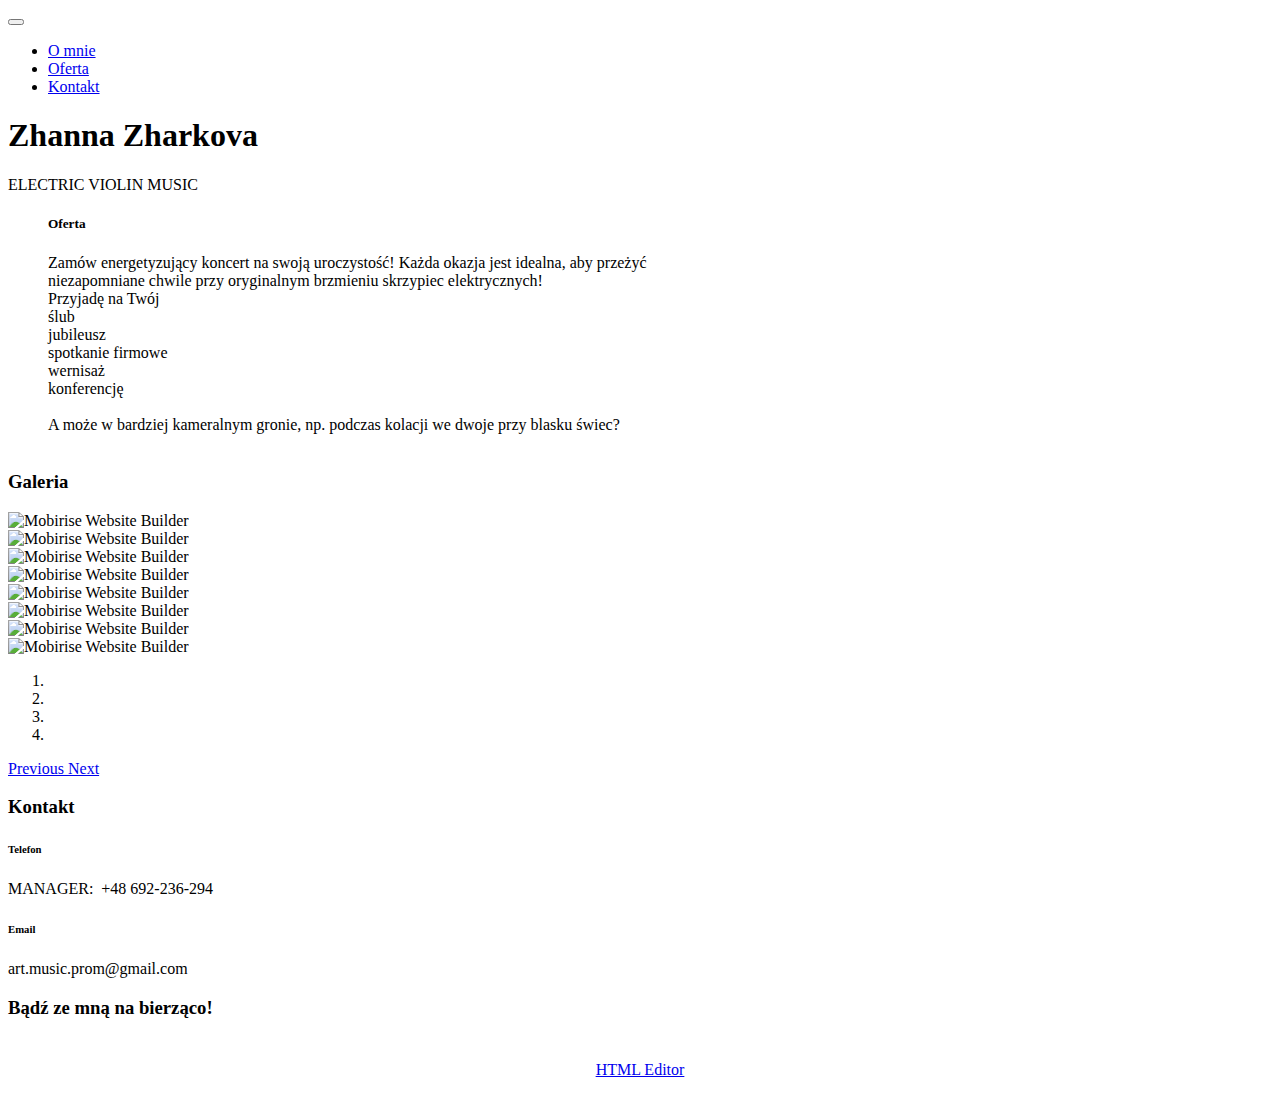
==== index.html @ 55a88ba4 "Add files via upload" ====
<!DOCTYPE html>
<html  >
<head>
  <!-- Site made with Mobirise Website Builder v5.9.6, https://mobirise.com -->
  <meta charset="UTF-8">
  <meta http-equiv="X-UA-Compatible" content="IE=edge">
  <meta name="generator" content="Mobirise v5.9.6, mobirise.com">
  <meta name="viewport" content="width=device-width, initial-scale=1, minimum-scale=1">
  <link rel="shortcut icon" href="assets/images/fb-128x128.png" type="image/x-icon">
  <meta name="description" content="">
  
  
  <title>Home</title>
  <link rel="stylesheet" href="assets/web/assets/mobirise-icons2/mobirise2.css">
  <link rel="stylesheet" href="assets/bootstrap/css/bootstrap.min.css">
  <link rel="stylesheet" href="assets/bootstrap/css/bootstrap-grid.min.css">
  <link rel="stylesheet" href="assets/bootstrap/css/bootstrap-reboot.min.css">
  <link rel="stylesheet" href="assets/parallax/jarallax.css">
  <link rel="stylesheet" href="assets/animatecss/animate.css">
  <link rel="stylesheet" href="assets/dropdown/css/style.css">
  <link rel="stylesheet" href="assets/socicon/css/styles.css">
  <link rel="stylesheet" href="assets/theme/css/style.css">
  <link rel="preload" href="https://fonts.googleapis.com/css?family=PT+Sans+Caption:400,700&display=swap" as="style" onload="this.onload=null;this.rel='stylesheet'">
  <noscript><link rel="stylesheet" href="https://fonts.googleapis.com/css?family=PT+Sans+Caption:400,700&display=swap"></noscript>
  <link rel="preload" href="https://fonts.googleapis.com/css?family=Inter+Tight:100,200,300,400,500,600,700,800,900,100i,200i,300i,400i,500i,600i,700i,800i,900i&display=swap" as="style" onload="this.onload=null;this.rel='stylesheet'">
  <noscript><link rel="stylesheet" href="https://fonts.googleapis.com/css?family=Inter+Tight:100,200,300,400,500,600,700,800,900,100i,200i,300i,400i,500i,600i,700i,800i,900i&display=swap"></noscript>
  <link rel="preload" href="https://fonts.googleapis.com/css?family=Caveat:400,500,600,700&display=swap" as="style" onload="this.onload=null;this.rel='stylesheet'">
  <noscript><link rel="stylesheet" href="https://fonts.googleapis.com/css?family=Caveat:400,500,600,700&display=swap"></noscript>
  <link rel="preload" as="style" href="assets/mobirise/css/mbr-additional.css"><link rel="stylesheet" href="assets/mobirise/css/mbr-additional.css" type="text/css">

  
  
  
</head>
<body>
  
  <section data-bs-version="5.1" class="menu menu2 cid-tUJLwpXNKQ" once="menu" id="menu02-1l">
	

	<nav class="navbar navbar-dropdown navbar-expand-lg">
		<div class="container">
			<div class="navbar-brand">
				
				
			</div>
			<button class="navbar-toggler" type="button" data-toggle="collapse" data-bs-toggle="collapse" data-target="#navbarSupportedContent" data-bs-target="#navbarSupportedContent" aria-controls="navbarNavAltMarkup" aria-expanded="false" aria-label="Toggle navigation">
				<div class="hamburger">
					<span></span>
					<span></span>
					<span></span>
					<span></span>
				</div>
			</button>
			<div class="collapse navbar-collapse" id="navbarSupportedContent">
				<ul class="navbar-nav nav-dropdown nav-right navbar-nav-top-padding" data-app-modern-menu="true"><li class="nav-item">
						<a class="nav-link link text-black display-7" href="https://mobiri.se">O mnie</a>
					</li>
					<li class="nav-item">
						<a class="nav-link link text-black text-primary display-7" href="index.html#content7-28" aria-expanded="false">Oferta</a>
					</li>
					<li class="nav-item">
						<a class="nav-link link text-black text-primary display-7" href="index.html#contacts01-1t">Kontakt</a>
					</li></ul>
				
				
			</div>
		</div>
	</nav>
</section>

<section data-bs-version="5.1" class="header10 cid-tUJQJvYsWj mbr-fullscreen mbr-parallax-background" id="header10-1q">
  
  
  <div class="container-fluid">
    <div class="row">
      <div class="content-wrap col-12 col-md-12">
        <h1 class="mbr-section-title mbr-fonts-style mbr-white mb-4 display-1"><strong>Zhanna Zharkova</strong></h1>
        
        <p class="mbr-fonts-style mbr-text mbr-white mb-4 display-2">ELECTRIC VIOLIN MUSIC</p>
        
      </div>
    </div>
  </div>
</section>

<section data-bs-version="5.1" class="content7 cid-tUKwWPxSkw" id="content7-28">
    
    <div class="container">
        <div class="row justify-content-center">
            <div class="col-12 col-md-12">
                <blockquote>
                <h5 class="mbr-section-title mbr-fonts-style mb-2 display-7"><strong>Oferta</strong></h5>
                <p class="mbr-text mbr-fonts-style display-4">Zamów energetyzujący koncert na swoją uroczystość!&nbsp;Każda okazja jest idealna, aby przeżyć <br>niezapomniane chwile przy oryginalnym brzmieniu skrzypiec elektrycznych!<br> Przyjadę na Twój<br>ślub<br>jubileusz<br>spotkanie firmowe<br>wernisaż <br>konferencję<br><br>A może w bardziej kameralnym gronie, np. podczas kolacji we dwoje przy blasku świec?<br><br></p></blockquote>
            </div>
        </div>
    </div>
</section>

<section data-bs-version="5.1" class="gallery6 mbr-gallery cid-tUKwRuwR7y" id="gallery6-27">
    

    
    

    <div class="container-fluid">
        <div class="mbr-section-head">
            <h3 class="mbr-section-title mbr-fonts-style align-center m-0 display-7"><strong>Galeria</strong></h3>
            
        </div>
        <div class="row mbr-gallery mt-4">
            <div class="col-12 col-md-6 col-lg-3 item gallery-image active">
                <div class="item-wrapper" data-toggle="modal" data-bs-toggle="modal" data-target="#tUKMWouZsG-modal" data-bs-target="#tUKMWouZsG-modal">
                    <img class="w-100" src="assets/images/img-1930-609x426.jpeg" alt="Mobirise Website Builder" data-slide-to="0" data-bs-slide-to="0" data-target="#lb-tUKMWouZsG" data-bs-target="#lb-tUKMWouZsG">
                    <div class="icon-wrapper">
                        <span class="mobi-mbri mobi-mbri-search mbr-iconfont mbr-iconfont-btn"></span>
                    </div>
                </div>
                
            </div>
            <div class="col-12 col-md-6 col-lg-3 item gallery-image">
                <div class="item-wrapper" data-toggle="modal" data-bs-toggle="modal" data-target="#tUKMWouZsG-modal" data-bs-target="#tUKMWouZsG-modal">
                    <img class="w-100" src="assets/images/img-1409-609x436.jpeg" alt="Mobirise Website Builder" data-slide-to="1" data-bs-slide-to="1" data-target="#lb-tUKMWouZsG" data-bs-target="#lb-tUKMWouZsG">
                    <div class="icon-wrapper">
                        <span class="mobi-mbri mobi-mbri-search mbr-iconfont mbr-iconfont-btn"></span>
                    </div>
                </div>
                
            </div>
            
            <div class="col-12 col-md-6 col-lg-3 item gallery-image">
                <div class="item-wrapper" data-toggle="modal" data-bs-toggle="modal" data-target="#tUKMWouZsG-modal" data-bs-target="#tUKMWouZsG-modal">
                    <img class="w-100" src="assets/images/img-e4713-609x457.jpeg" alt="Mobirise Website Builder" data-slide-to="2" data-bs-slide-to="2" data-target="#lb-tUKMWouZsG" data-bs-target="#lb-tUKMWouZsG">
                    <div class="icon-wrapper">
                        <span class="mobi-mbri mobi-mbri-search mbr-iconfont mbr-iconfont-btn"></span>
                    </div>
                </div>
                
            </div><div class="col-12 col-md-6 col-lg-3 item gallery-image">
                <div class="item-wrapper" data-toggle="modal" data-bs-toggle="modal" data-target="#tUKMWouZsG-modal" data-bs-target="#tUKMWouZsG-modal">
                    <img class="w-100" src="assets/images/img-e5365-609x812.jpeg" alt="Mobirise Website Builder" data-slide-to="3" data-bs-slide-to="3" data-target="#lb-tUKMWouZsG" data-bs-target="#lb-tUKMWouZsG">
                    <div class="icon-wrapper">
                        <span class="mobi-mbri mobi-mbri-search mbr-iconfont mbr-iconfont-btn"></span>
                    </div>
                </div>
                
            </div>
        </div>

        <div class="modal mbr-slider" tabindex="-1" role="dialog" aria-hidden="true" id="tUKMWouZsG-modal">
            <div class="modal-dialog" role="document">
                <div class="modal-content">
                    <div class="modal-body">
                        <div class="carousel slide" id="lb-tUKMWouZsG" data-interval="5000" data-bs-interval="5000">
                            <div class="carousel-inner">
                                <div class="carousel-item active">
                                    <img class="d-block w-100" src="assets/images/img-1930-609x426.jpeg" alt="Mobirise Website Builder">
                                </div>
                                <div class="carousel-item">
                                    <img class="d-block w-100" src="assets/images/img-1409-609x436.jpeg" alt="Mobirise Website Builder">
                                </div>
                                
                                <div class="carousel-item">
                                    <img class="d-block w-100" src="assets/images/img-e4713-609x457.jpeg" alt="Mobirise Website Builder">
                                </div><div class="carousel-item">
                                    <img class="d-block w-100" src="assets/images/img-e5365-609x812.jpeg" alt="Mobirise Website Builder">
                                </div>
                            </div>
                            <ol class="carousel-indicators">
                                <li data-slide-to="0" data-bs-slide-to="0" class="active" data-target="#lb-tUKMWouZsG" data-bs-target="#lb-tUKMWouZsG"></li>
                                <li data-slide-to="1" data-bs-slide-to="1" data-target="#lb-tUKMWouZsG" data-bs-target="#lb-tUKMWouZsG"></li>
                                <li data-slide-to="2" data-bs-slide-to="2" data-target="#lb-tUKMWouZsG" data-bs-target="#lb-tUKMWouZsG"></li>
                                <li data-slide-to="3" data-bs-slide-to="3" data-target="#lb-tUKMWouZsG" data-bs-target="#lb-tUKMWouZsG"></li>
                            </ol>
                            <a role="button" href="" class="close" data-dismiss="modal" data-bs-dismiss="modal" aria-label="Close">
                            </a>
                            <a class="carousel-control-prev carousel-control" role="button" data-slide="prev" data-bs-slide="prev" href="#lb-tUKMWouZsG">
                                <span class="mobi-mbri mobi-mbri-arrow-prev" aria-hidden="true"></span>
                                <span class="sr-only visually-hidden">Previous</span>
                            </a>
                            <a class="carousel-control-next carousel-control" role="button" data-slide="next" data-bs-slide="next" href="#lb-tUKMWouZsG">
                                <span class="mobi-mbri mobi-mbri-arrow-next" aria-hidden="true"></span>
                                <span class="sr-only visually-hidden">Next</span>
                            </a>
                        </div>
                    </div>
                </div>
            </div>
        </div>
    </div>
</section>

<section data-bs-version="5.1" class="contacts01 cid-tUK9Y1uUa4" id="contacts01-1t">
    

    
    
    <div class="container">
        <div class="row justify-content-center">
            <div class="col-12 content-head">
                <div class="mbr-section-head mb-5">
                    <h3 class="mbr-section-title mbr-fonts-style align-center mb-0 display-7"><strong>Kontakt</strong></h3>
                    
                </div>
            </div>
        </div>
        <div class="row">
            <div class="item features-without-image col-12 col-md-6 active">
                <div class="item-wrapper">
                    <div class="text-wrapper">
                        <h6 class="card-title mbr-fonts-style mb-3 display-7"><strong>Telefon</strong></h6>
                        <p class="mbr-text mbr-fonts-style display-5">MANAGER:&nbsp; +48 692-236-294</p>
                    </div>
                </div>
            </div>
            <div class="item features-without-image col-12 col-md-6">
                <div class="item-wrapper">
                    <div class="text-wrapper">
                        <h6 class="card-title mbr-fonts-style mb-3 display-7">
                            <strong>Email</strong>
                        </h6>
                        <p class="mbr-text mbr-fonts-style display-5">art.music.prom@gmail.com</p>
                    </div>
                </div>
            </div>
            
            
        </div>
    </div>
</section>

<section data-bs-version="5.1" class="share3 cid-tUKwksnj5Y" id="share3-24">
    
     
    
    
    

    <div class="container">
        <div class="media-container-row">
            <div class="col-12">
                <h3 class="mbr-section-title align-center mb-3 mbr-fonts-style display-4"><strong>Bądź ze mną na bierząco!</strong></h3>
                <div class="social-list align-center">
                   
                    <a class="iconfont-wrapper bg-facebook m-2 " target="_blank" href="https://www.facebook.com/zhanna.zharkova.376">
                            <span class="socicon-facebook socicon"></span>
                        </a>
                        
                        <a class="iconfont-wrapper bg-instagram m-2" href="https://www.instagram.com/zhanna_zharkova_violin/?fbclid=IwAR37mHgytPIfY0Ta3Z9OA874rUL0DGo09KaD--SPhFUNAhpJ6UYrJX3VeI4" target="_blank">
                            <span class="socicon-instagram socicon"></span>
                        </a>
                        
                        
                        
                        
                        
                        
                        
                        
                </div>
            </div>
        </div>
    </div>
</section><section class="display-7" style="padding: 0;align-items: center;justify-content: center;flex-wrap: wrap;    align-content: center;display: flex;position: relative;height: 4rem;"><a href="https://mobiri.se/3108109" style="flex: 1 1;height: 4rem;position: absolute;width: 100%;z-index: 1;"><img alt="" style="height: 4rem;" src="[data-uri]"></a><p style="margin: 0;text-align: center;" class="display-7">&#8204;</p><a style="z-index:1" href="https://mobirise.com/html-editor.html">HTML Editor</a></section><script src="assets/bootstrap/js/bootstrap.bundle.min.js"></script>  <script src="assets/parallax/jarallax.js"></script>  <script src="assets/web/assets/cookies-alert-plugin/cookies-alert-core.js"></script>  <script src="assets/web/assets/cookies-alert-plugin/cookies-alert-script.js"></script>  <script src="assets/smoothscroll/smooth-scroll.js"></script>  <script src="assets/ytplayer/index.js"></script>  <script src="assets/dropdown/js/navbar-dropdown.js"></script>  <script src="assets/theme/js/script.js"></script>  
  
  
<input name="cookieData" type="hidden" data-cookie-cookiesAlertType='false' data-cookie-customDialogSelector='null' data-cookie-colorText='#424a4d' data-cookie-colorBg='rgb(255, 255, 255)' data-cookie-opacityOverlay='0' data-cookie-bgOpacity='100' data-cookie-textButton='GOT IT' data-cookie-rejectText='REJECT' data-cookie-colorButton='#2b7a69' data-cookie-rejectColor='#ffffff' data-cookie-colorLink='#424a4d' data-cookie-underlineLink='true' data-cookie-text="We use cookies to give you the best experience. Read our <a href='polityka-prywatnosci.html'>Polityka Prywatności</a>.">
    <input name="animation" type="hidden">
  </body>
</html>
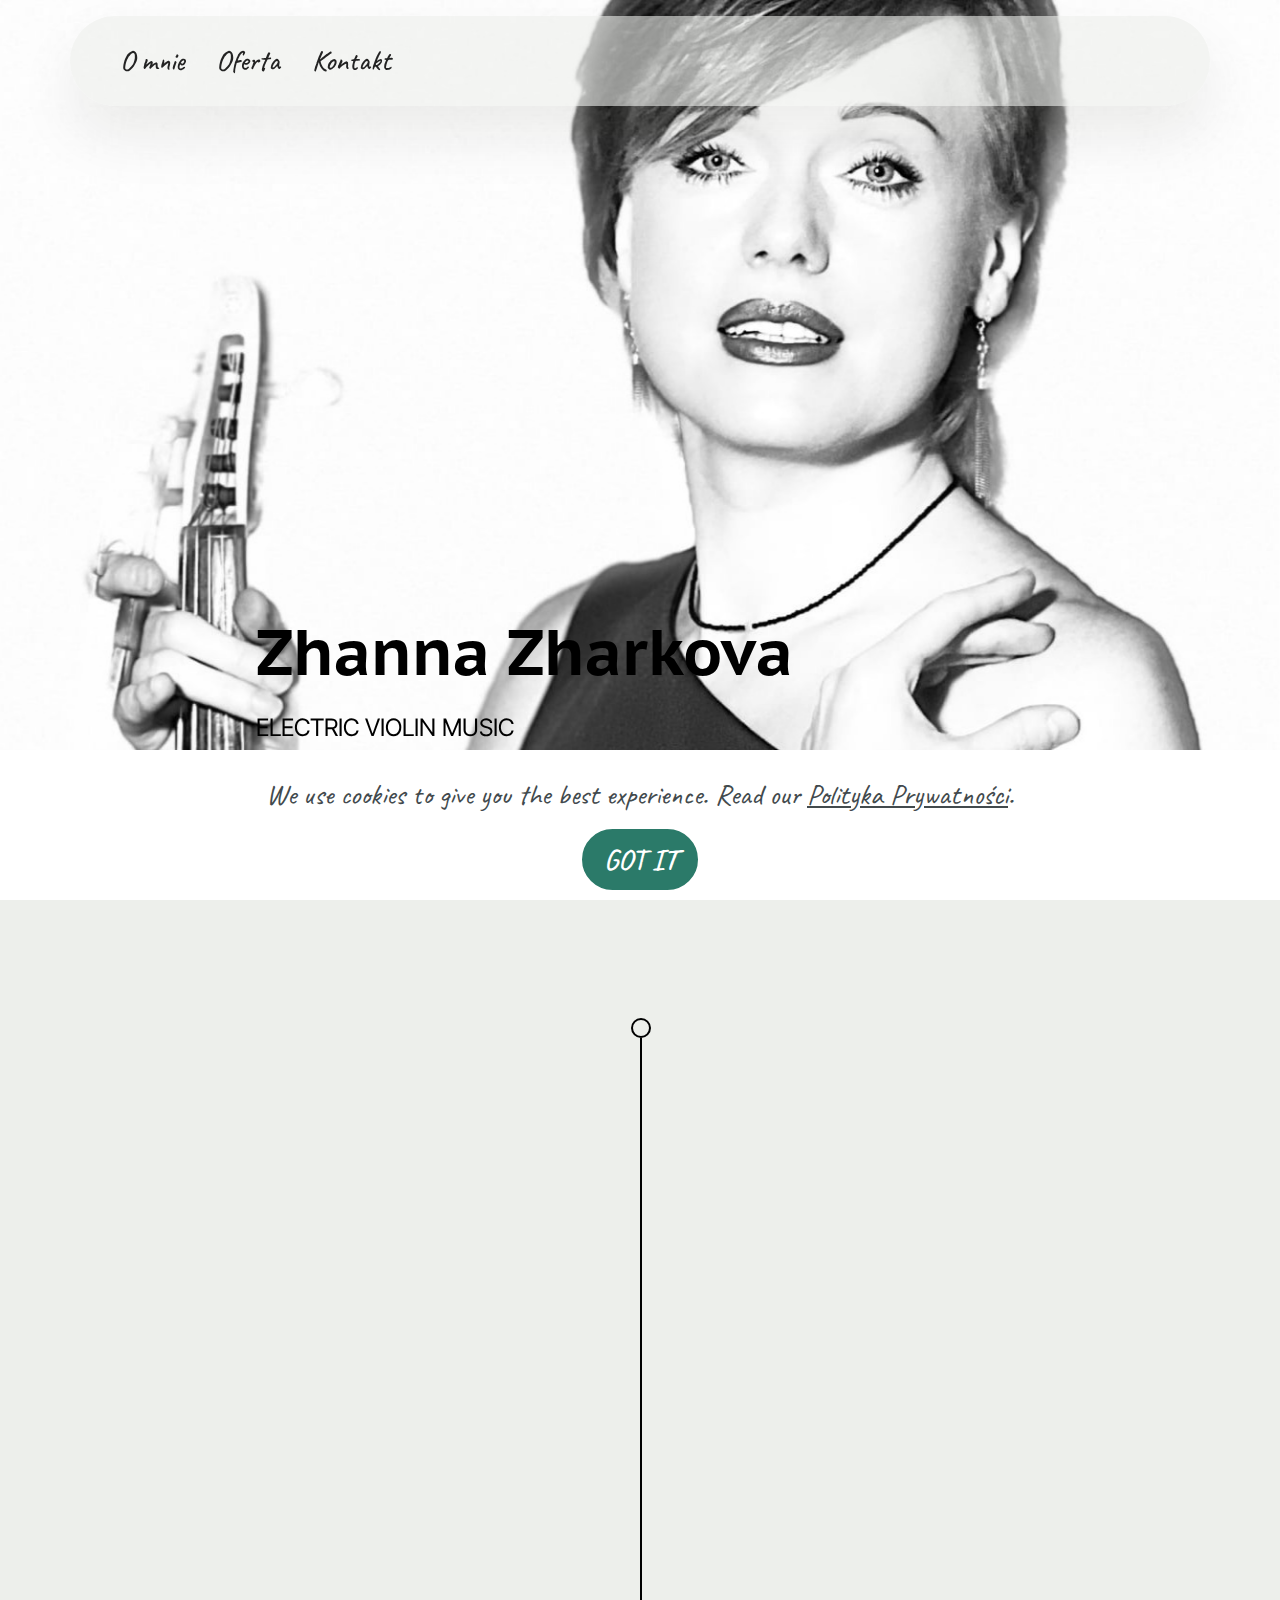
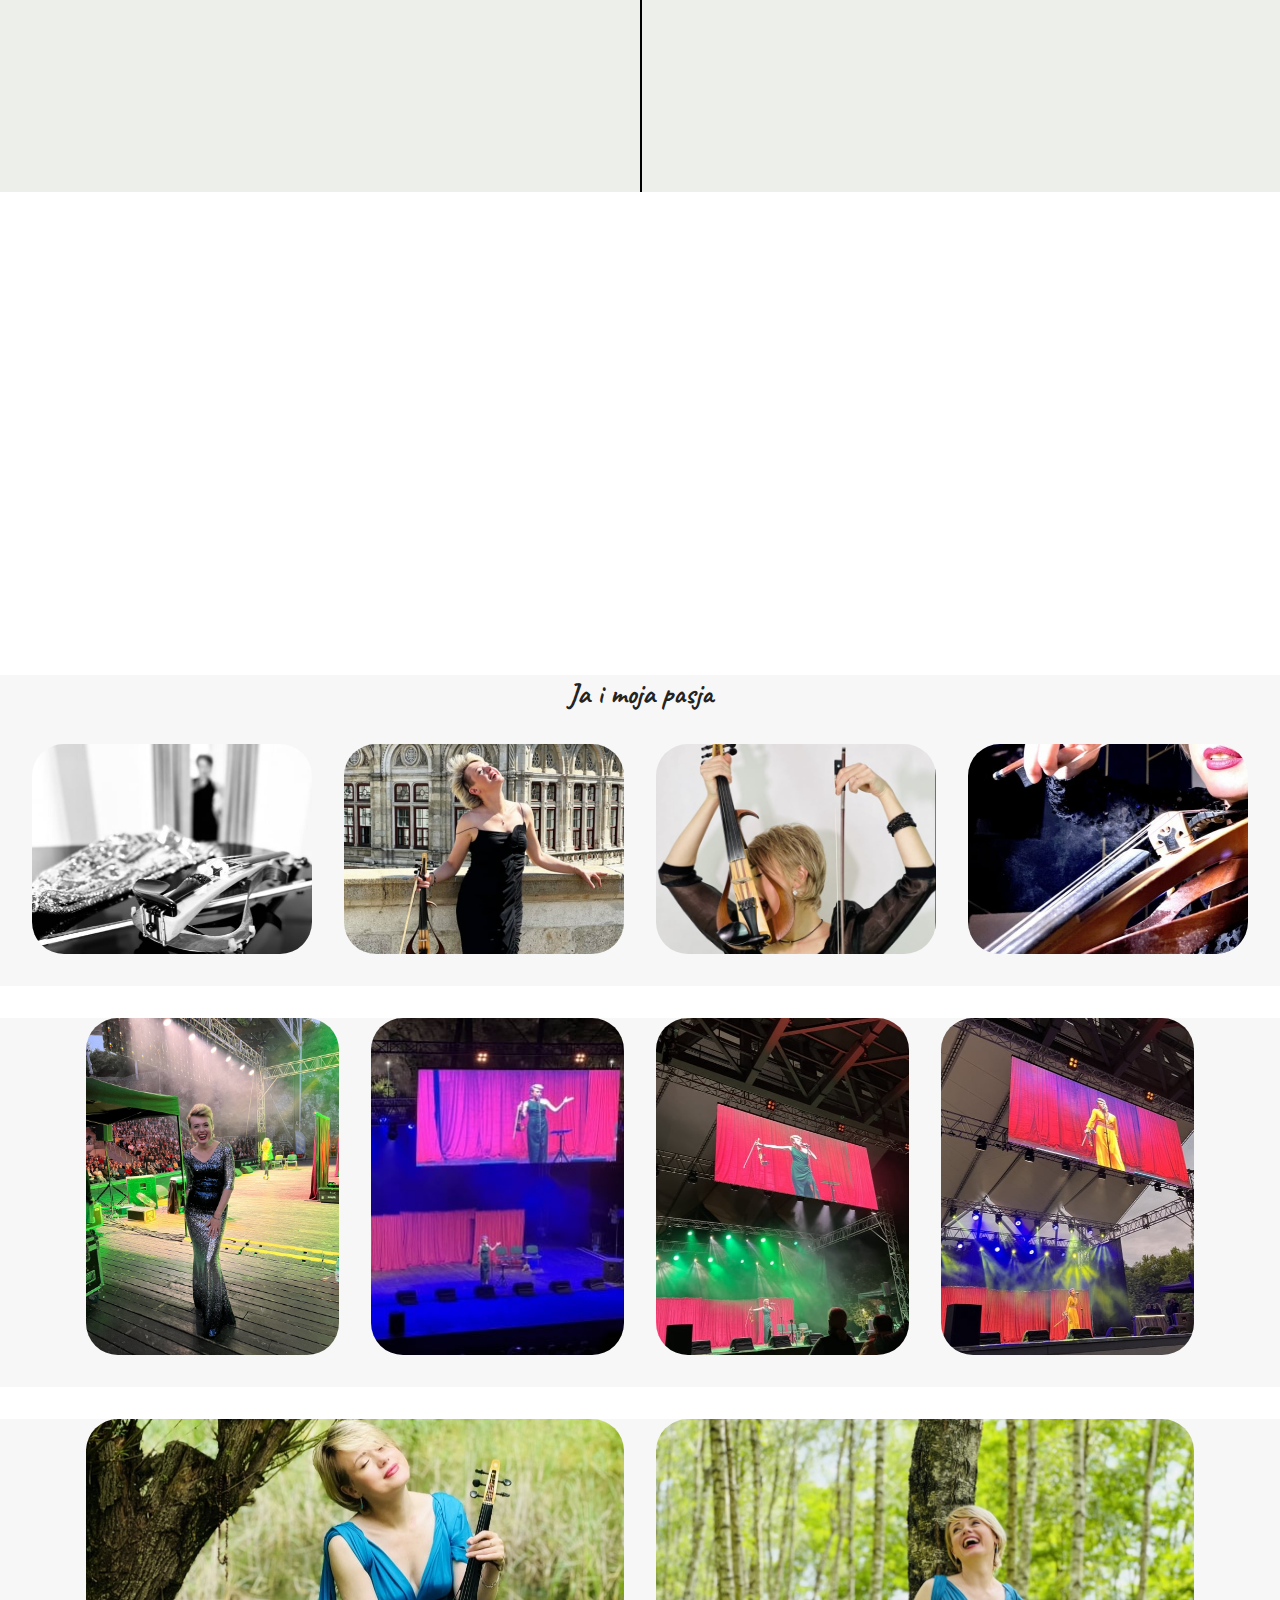
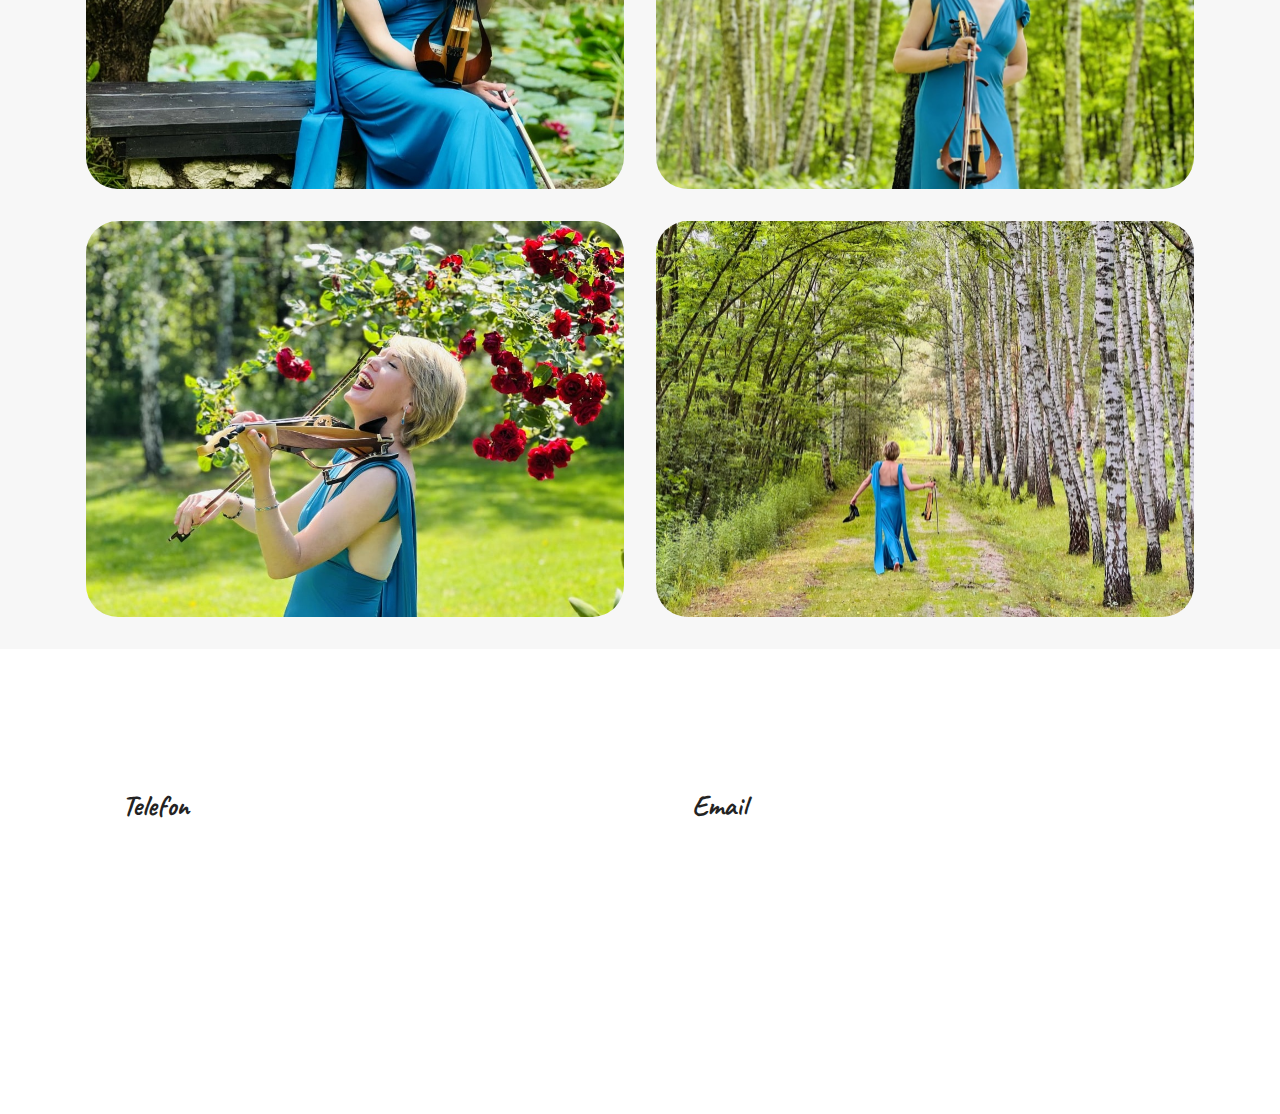
==== commit 80b557bb: "Add files via upload" ====
--- a/index.html
+++ b/index.html
@@ -53,7 +53,7 @@
 			</button>
 			<div class="collapse navbar-collapse" id="navbarSupportedContent">
 				<ul class="navbar-nav nav-dropdown nav-right navbar-nav-top-padding" data-app-modern-menu="true"><li class="nav-item">
-						<a class="nav-link link text-black display-7" href="https://mobiri.se">O mnie</a>
+						<a class="nav-link link text-black text-primary display-7" href="index.html#timeline3-2c">O mnie</a>
 					</li>
 					<li class="nav-item">
 						<a class="nav-link link text-black text-primary display-7" href="index.html#content7-28" aria-expanded="false">Oferta</a>
@@ -83,6 +83,50 @@
   </div>
 </section>
 
+<section data-bs-version="5.1" class="timeline3 cid-tUM5frnSaA" id="timeline3-2c">
+    
+
+    
+    
+    <div class="container">
+        
+        <div class="timelines-container mt-4">
+            <div class="row timeline-element first-separline mb-5">
+                <div class="timeline-date col-12">
+                    <div class="timeline-date-wrapper">
+                        
+                    </div>
+                </div>
+                <span class="iconBackground"></span>
+                <div class="col-12 col-md-6">
+                    <div class="image-wrapper">
+                        <img src="assets/images/img-2534-948x711.jpeg" alt="Mobirise Website Builder" title="">
+                    </div>
+                </div>
+                <div class="col-12 col-md-6">
+                    <div class="timeline-text-wrapper">
+                        <h4 class="mbr-timeline-title mbr-fonts-style mb-0 display-7"><strong>O mnie</strong></h4>
+                        <p class="mbr-text mbr-fonts-style mt-3 mb-0 display-7">Jestem ukraińską skrzypaczką, a mą miłością i pasją życiową są skrzypce. Chcę dzielić się tym głębokim uczuciem...<br>
+<br>Koncertuję w różnych miastach Polski i Europy wykonując muzykę do znanych cover'ów, posiadam bogaty repertuar i gram w różnych stylach. <br>Z wielką radością poprowadzę przy tym każdą uroczystość czy imprezę okolicznościową.&nbsp;<br>
+<br>Jeśli szukają Państwo oprawy muzycznej, by wzbogacić swój WYJĄTKOWY DZIEŃ nadając mu niepowtarzalnego charakteru, będę szczęśliwa stając się jego częścią.<br>&nbsp; &nbsp; &nbsp; &nbsp; &nbsp; &nbsp; &nbsp; &nbsp; &nbsp; &nbsp; &nbsp; &nbsp; &nbsp; &nbsp; &nbsp; &nbsp; &nbsp;Zhanna Zharkova</p>
+                    </div>
+                </div>
+            </div>
+            
+            
+            
+            
+            
+            
+            
+            
+            
+            
+            
+        </div>
+    </div>
+</section>
+
 <section data-bs-version="5.1" class="content7 cid-tUKwWPxSkw" id="content7-28">
     
     <div class="container">
@@ -90,7 +134,7 @@
             <div class="col-12 col-md-12">
                 <blockquote>
                 <h5 class="mbr-section-title mbr-fonts-style mb-2 display-7"><strong>Oferta</strong></h5>
-                <p class="mbr-text mbr-fonts-style display-4">Zamów energetyzujący koncert na swoją uroczystość!&nbsp;Każda okazja jest idealna, aby przeżyć <br>niezapomniane chwile przy oryginalnym brzmieniu skrzypiec elektrycznych!<br> Przyjadę na Twój<br>ślub<br>jubileusz<br>spotkanie firmowe<br>wernisaż <br>konferencję<br><br>A może w bardziej kameralnym gronie, np. podczas kolacji we dwoje przy blasku świec?<br><br></p></blockquote>
+                <p class="mbr-text mbr-fonts-style display-4">Zamów energetyzujący koncert na swoją uroczystość!&nbsp;Każda okazja jest idealna, aby przeżyć <br>niezapomniane chwile przy oryginalnym brzmieniu skrzypiec elektrycznych!<br> Przyjadę na Twój<br>&nbsp; &nbsp; &nbsp; &nbsp; &nbsp; &nbsp; &nbsp; &nbsp; &nbsp; &nbsp; &nbsp; &nbsp;ślub<br>&nbsp; &nbsp; &nbsp; &nbsp; &nbsp; &nbsp; &nbsp; &nbsp; &nbsp; &nbsp; &nbsp; &nbsp; &nbsp; &nbsp; &nbsp; &nbsp;jubileusz<br>&nbsp; &nbsp; &nbsp; &nbsp; &nbsp; &nbsp; &nbsp; &nbsp; &nbsp; &nbsp; &nbsp; &nbsp; &nbsp; &nbsp; &nbsp; &nbsp; &nbsp; &nbsp; &nbsp; &nbsp; spotkanie firmowe<br>&nbsp; &nbsp; &nbsp; &nbsp; &nbsp; &nbsp; &nbsp; &nbsp; &nbsp; &nbsp; &nbsp; &nbsp; &nbsp; &nbsp; &nbsp; &nbsp; &nbsp; &nbsp; &nbsp; &nbsp; &nbsp; &nbsp; &nbsp; &nbsp; &nbsp;wernisaż <br>&nbsp; &nbsp; &nbsp; &nbsp; &nbsp; &nbsp; &nbsp; &nbsp; &nbsp; &nbsp; &nbsp; &nbsp; &nbsp; &nbsp; &nbsp; &nbsp; &nbsp; &nbsp; &nbsp; &nbsp; &nbsp; &nbsp; &nbsp; &nbsp; &nbsp; &nbsp; &nbsp; &nbsp; &nbsp; konferencję<br>&nbsp; &nbsp; &nbsp; &nbsp; &nbsp; &nbsp; &nbsp; &nbsp; &nbsp; &nbsp; &nbsp; &nbsp; &nbsp; &nbsp; &nbsp; &nbsp; &nbsp; &nbsp; &nbsp; &nbsp; &nbsp; &nbsp; &nbsp; &nbsp; &nbsp; &nbsp; &nbsp; &nbsp; &nbsp; &nbsp; &nbsp; &nbsp; imprezę plenerową<br><br>A może w bardziej kameralnym gronie, np. podczas kolacji we dwoje przy muzyce i blasku świec?<br><br></p></blockquote>
             </div>
         </div>
     </div>
@@ -104,80 +148,80 @@
 
     <div class="container-fluid">
         <div class="mbr-section-head">
-            <h3 class="mbr-section-title mbr-fonts-style align-center m-0 display-7"><strong>Galeria</strong></h3>
+            <h3 class="mbr-section-title mbr-fonts-style align-center m-0 display-7"><strong>Ja i moja pasja</strong></h3>
             
         </div>
         <div class="row mbr-gallery mt-4">
             <div class="col-12 col-md-6 col-lg-3 item gallery-image active">
-                <div class="item-wrapper" data-toggle="modal" data-bs-toggle="modal" data-target="#tUKMWouZsG-modal" data-bs-target="#tUKMWouZsG-modal">
-                    <img class="w-100" src="assets/images/img-1930-609x426.jpeg" alt="Mobirise Website Builder" data-slide-to="0" data-bs-slide-to="0" data-target="#lb-tUKMWouZsG" data-bs-target="#lb-tUKMWouZsG">
-                    <div class="icon-wrapper">
-                        <span class="mobi-mbri mobi-mbri-search mbr-iconfont mbr-iconfont-btn"></span>
-                    </div>
-                </div>
-                
-            </div>
+                <div class="item-wrapper" data-toggle="modal" data-bs-toggle="modal" data-target="#tUMhgvOVwA-modal" data-bs-target="#tUMhgvOVwA-modal">
+                    <img class="w-100" src="assets/images/img-1930-609x426.jpeg" alt="Mobirise Website Builder" data-slide-to="0" data-bs-slide-to="0" data-target="#lb-tUMhgvOVwA" data-bs-target="#lb-tUMhgvOVwA">
+                    <div class="icon-wrapper">
+                        <span class="mobi-mbri mobi-mbri-search mbr-iconfont mbr-iconfont-btn"></span>
+                    </div>
+                </div>
+                
+            </div>
+            
+            
             <div class="col-12 col-md-6 col-lg-3 item gallery-image">
-                <div class="item-wrapper" data-toggle="modal" data-bs-toggle="modal" data-target="#tUKMWouZsG-modal" data-bs-target="#tUKMWouZsG-modal">
-                    <img class="w-100" src="assets/images/img-1409-609x436.jpeg" alt="Mobirise Website Builder" data-slide-to="1" data-bs-slide-to="1" data-target="#lb-tUKMWouZsG" data-bs-target="#lb-tUKMWouZsG">
-                    <div class="icon-wrapper">
-                        <span class="mobi-mbri mobi-mbri-search mbr-iconfont mbr-iconfont-btn"></span>
-                    </div>
-                </div>
-                
-            </div>
-            
-            <div class="col-12 col-md-6 col-lg-3 item gallery-image">
-                <div class="item-wrapper" data-toggle="modal" data-bs-toggle="modal" data-target="#tUKMWouZsG-modal" data-bs-target="#tUKMWouZsG-modal">
-                    <img class="w-100" src="assets/images/img-e4713-609x457.jpeg" alt="Mobirise Website Builder" data-slide-to="2" data-bs-slide-to="2" data-target="#lb-tUKMWouZsG" data-bs-target="#lb-tUKMWouZsG">
+                <div class="item-wrapper" data-toggle="modal" data-bs-toggle="modal" data-target="#tUMhgvOVwA-modal" data-bs-target="#tUMhgvOVwA-modal">
+                    <img class="w-100" src="assets/images/img-8738-kopia-561x427.jpeg" alt="Mobirise Website Builder" data-slide-to="1" data-bs-slide-to="1" data-target="#lb-tUMhgvOVwA" data-bs-target="#lb-tUMhgvOVwA">
                     <div class="icon-wrapper">
                         <span class="mobi-mbri mobi-mbri-search mbr-iconfont mbr-iconfont-btn"></span>
                     </div>
                 </div>
                 
             </div><div class="col-12 col-md-6 col-lg-3 item gallery-image">
-                <div class="item-wrapper" data-toggle="modal" data-bs-toggle="modal" data-target="#tUKMWouZsG-modal" data-bs-target="#tUKMWouZsG-modal">
-                    <img class="w-100" src="assets/images/img-e5365-609x812.jpeg" alt="Mobirise Website Builder" data-slide-to="3" data-bs-slide-to="3" data-target="#lb-tUKMWouZsG" data-bs-target="#lb-tUKMWouZsG">
-                    <div class="icon-wrapper">
-                        <span class="mobi-mbri mobi-mbri-search mbr-iconfont mbr-iconfont-btn"></span>
-                    </div>
-                </div>
-                
-            </div>
-        </div>
-
-        <div class="modal mbr-slider" tabindex="-1" role="dialog" aria-hidden="true" id="tUKMWouZsG-modal">
+                <div class="item-wrapper" data-toggle="modal" data-bs-toggle="modal" data-target="#tUMhgvOVwA-modal" data-bs-target="#tUMhgvOVwA-modal">
+                    <img class="w-100" src="assets/images/img-e5365-609x812.jpeg" alt="Mobirise Website Builder" data-slide-to="2" data-bs-slide-to="2" data-target="#lb-tUMhgvOVwA" data-bs-target="#lb-tUMhgvOVwA">
+                    <div class="icon-wrapper">
+                        <span class="mobi-mbri mobi-mbri-search mbr-iconfont mbr-iconfont-btn"></span>
+                    </div>
+                </div>
+                
+            </div><div class="col-12 col-md-6 col-lg-3 item gallery-image">
+                <div class="item-wrapper" data-toggle="modal" data-bs-toggle="modal" data-target="#tUMhgvOVwA-modal" data-bs-target="#tUMhgvOVwA-modal">
+                    <img class="w-100" src="assets/images/img-1409-609x436.jpeg" alt="Mobirise Website Builder" data-slide-to="3" data-bs-slide-to="3" data-target="#lb-tUMhgvOVwA" data-bs-target="#lb-tUMhgvOVwA">
+                    <div class="icon-wrapper">
+                        <span class="mobi-mbri mobi-mbri-search mbr-iconfont mbr-iconfont-btn"></span>
+                    </div>
+                </div>
+                
+            </div>
+        </div>
+
+        <div class="modal mbr-slider" tabindex="-1" role="dialog" aria-hidden="true" id="tUMhgvOVwA-modal">
             <div class="modal-dialog" role="document">
                 <div class="modal-content">
                     <div class="modal-body">
-                        <div class="carousel slide" id="lb-tUKMWouZsG" data-interval="5000" data-bs-interval="5000">
+                        <div class="carousel slide" id="lb-tUMhgvOVwA" data-interval="5000" data-bs-interval="5000">
                             <div class="carousel-inner">
                                 <div class="carousel-item active">
                                     <img class="d-block w-100" src="assets/images/img-1930-609x426.jpeg" alt="Mobirise Website Builder">
                                 </div>
+                                
+                                
                                 <div class="carousel-item">
+                                    <img class="d-block w-100" src="assets/images/img-8738-kopia-561x427.jpeg" alt="Mobirise Website Builder">
+                                </div><div class="carousel-item">
+                                    <img class="d-block w-100" src="assets/images/img-e5365-609x812.jpeg" alt="Mobirise Website Builder">
+                                </div><div class="carousel-item">
                                     <img class="d-block w-100" src="assets/images/img-1409-609x436.jpeg" alt="Mobirise Website Builder">
-                                </div>
-                                
-                                <div class="carousel-item">
-                                    <img class="d-block w-100" src="assets/images/img-e4713-609x457.jpeg" alt="Mobirise Website Builder">
-                                </div><div class="carousel-item">
-                                    <img class="d-block w-100" src="assets/images/img-e5365-609x812.jpeg" alt="Mobirise Website Builder">
                                 </div>
                             </div>
                             <ol class="carousel-indicators">
-                                <li data-slide-to="0" data-bs-slide-to="0" class="active" data-target="#lb-tUKMWouZsG" data-bs-target="#lb-tUKMWouZsG"></li>
-                                <li data-slide-to="1" data-bs-slide-to="1" data-target="#lb-tUKMWouZsG" data-bs-target="#lb-tUKMWouZsG"></li>
-                                <li data-slide-to="2" data-bs-slide-to="2" data-target="#lb-tUKMWouZsG" data-bs-target="#lb-tUKMWouZsG"></li>
-                                <li data-slide-to="3" data-bs-slide-to="3" data-target="#lb-tUKMWouZsG" data-bs-target="#lb-tUKMWouZsG"></li>
+                                <li data-slide-to="0" data-bs-slide-to="0" class="active" data-target="#lb-tUMhgvOVwA" data-bs-target="#lb-tUMhgvOVwA"></li>
+                                <li data-slide-to="1" data-bs-slide-to="1" data-target="#lb-tUMhgvOVwA" data-bs-target="#lb-tUMhgvOVwA"></li>
+                                <li data-slide-to="2" data-bs-slide-to="2" data-target="#lb-tUMhgvOVwA" data-bs-target="#lb-tUMhgvOVwA"></li>
+                                <li data-slide-to="3" data-bs-slide-to="3" data-target="#lb-tUMhgvOVwA" data-bs-target="#lb-tUMhgvOVwA"></li>
                             </ol>
                             <a role="button" href="" class="close" data-dismiss="modal" data-bs-dismiss="modal" aria-label="Close">
                             </a>
-                            <a class="carousel-control-prev carousel-control" role="button" data-slide="prev" data-bs-slide="prev" href="#lb-tUKMWouZsG">
+                            <a class="carousel-control-prev carousel-control" role="button" data-slide="prev" data-bs-slide="prev" href="#lb-tUMhgvOVwA">
                                 <span class="mobi-mbri mobi-mbri-arrow-prev" aria-hidden="true"></span>
                                 <span class="sr-only visually-hidden">Previous</span>
                             </a>
-                            <a class="carousel-control-next carousel-control" role="button" data-slide="next" data-bs-slide="next" href="#lb-tUKMWouZsG">
+                            <a class="carousel-control-next carousel-control" role="button" data-slide="next" data-bs-slide="next" href="#lb-tUMhgvOVwA">
                                 <span class="mobi-mbri mobi-mbri-arrow-next" aria-hidden="true"></span>
                                 <span class="sr-only visually-hidden">Next</span>
                             </a>
@@ -189,11 +233,192 @@
     </div>
 </section>
 
-<section data-bs-version="5.1" class="contacts01 cid-tUK9Y1uUa4" id="contacts01-1t">
-    
-
-    
-    
+<section data-bs-version="5.1" class="gallery6 mbr-gallery cid-tULKWG4HGP" id="gallery6-29">
+    
+
+    
+    
+
+    <div class="container">
+        
+        <div class="row mbr-gallery mt-4">
+            <div class="col-12 col-md-6 col-lg-3 item gallery-image active">
+                <div class="item-wrapper" data-toggle="modal" data-bs-toggle="modal" data-target="#tUMhgwsOCK-modal" data-bs-target="#tUMhgwsOCK-modal">
+                    <img class="w-100" src="assets/images/img-6471-3024x4032.jpg" alt="Mobirise Website Builder" data-slide-to="0" data-bs-slide-to="0" data-target="#lb-tUMhgwsOCK" data-bs-target="#lb-tUMhgwsOCK">
+                    <div class="icon-wrapper">
+                        <span class="mobi-mbri mobi-mbri-search mbr-iconfont mbr-iconfont-btn"></span>
+                    </div>
+                </div>
+                
+            </div><div class="col-12 col-md-6 col-lg-3 item gallery-image">
+                <div class="item-wrapper" data-toggle="modal" data-bs-toggle="modal" data-target="#tUMhgwsOCK-modal" data-bs-target="#tUMhgwsOCK-modal">
+                    <img class="w-100" src="assets/images/img-6495-506x380.jpeg" alt="Mobirise Website Builder" data-slide-to="1" data-bs-slide-to="1" data-target="#lb-tUMhgwsOCK" data-bs-target="#lb-tUMhgwsOCK">
+                    <div class="icon-wrapper">
+                        <span class="mobi-mbri mobi-mbri-search mbr-iconfont mbr-iconfont-btn"></span>
+                    </div>
+                </div>
+                
+            </div>
+            
+            
+            <div class="col-12 col-md-6 col-lg-3 item gallery-image">
+                <div class="item-wrapper" data-toggle="modal" data-bs-toggle="modal" data-target="#tUMhgwsOCK-modal" data-bs-target="#tUMhgwsOCK-modal">
+                    <img class="w-100" src="assets/images/img-6506-609x812.jpeg" alt="Mobirise Website Builder" data-slide-to="2" data-bs-slide-to="2" data-target="#lb-tUMhgwsOCK" data-bs-target="#lb-tUMhgwsOCK">
+                    <div class="icon-wrapper">
+                        <span class="mobi-mbri mobi-mbri-search mbr-iconfont mbr-iconfont-btn"></span>
+                    </div>
+                </div>
+                
+            </div><div class="col-12 col-md-6 col-lg-3 item gallery-image">
+                <div class="item-wrapper" data-toggle="modal" data-bs-toggle="modal" data-target="#tUMhgwsOCK-modal" data-bs-target="#tUMhgwsOCK-modal">
+                    <img class="w-100" src="assets/images/img-6452-609x812.jpeg" alt="Mobirise Website Builder" data-slide-to="3" data-bs-slide-to="3" data-target="#lb-tUMhgwsOCK" data-bs-target="#lb-tUMhgwsOCK">
+                    <div class="icon-wrapper">
+                        <span class="mobi-mbri mobi-mbri-search mbr-iconfont mbr-iconfont-btn"></span>
+                    </div>
+                </div>
+                
+            </div>
+        </div>
+
+        <div class="modal mbr-slider" tabindex="-1" role="dialog" aria-hidden="true" id="tUMhgwsOCK-modal">
+            <div class="modal-dialog" role="document">
+                <div class="modal-content">
+                    <div class="modal-body">
+                        <div class="carousel slide" id="lb-tUMhgwsOCK" data-interval="5000" data-bs-interval="5000">
+                            <div class="carousel-inner">
+                                <div class="carousel-item active">
+                                    <img class="d-block w-100" src="assets/images/img-6471-3024x4032.jpg" alt="Mobirise Website Builder">
+                                </div><div class="carousel-item">
+                                    <img class="d-block w-100" src="assets/images/img-6495-506x380.jpeg" alt="Mobirise Website Builder">
+                                </div>
+                                
+                                
+                                <div class="carousel-item">
+                                    <img class="d-block w-100" src="assets/images/img-6506-609x812.jpeg" alt="Mobirise Website Builder">
+                                </div><div class="carousel-item">
+                                    <img class="d-block w-100" src="assets/images/img-6452-609x812.jpeg" alt="Mobirise Website Builder">
+                                </div>
+                            </div>
+                            <ol class="carousel-indicators">
+                                <li data-slide-to="0" data-bs-slide-to="0" class="active" data-target="#lb-tUMhgwsOCK" data-bs-target="#lb-tUMhgwsOCK"></li>
+                                <li data-slide-to="1" data-bs-slide-to="1" data-target="#lb-tUMhgwsOCK" data-bs-target="#lb-tUMhgwsOCK"></li>
+                                <li data-slide-to="2" data-bs-slide-to="2" data-target="#lb-tUMhgwsOCK" data-bs-target="#lb-tUMhgwsOCK"></li><li data-slide-to="3" data-bs-slide-to="3" data-target="#lb-tUMhgwsOCK" data-bs-target="#lb-tUMhgwsOCK"></li>
+                                
+                            </ol>
+                            <a role="button" href="" class="close" data-dismiss="modal" data-bs-dismiss="modal" aria-label="Close">
+                            </a>
+                            <a class="carousel-control-prev carousel-control" role="button" data-slide="prev" data-bs-slide="prev" href="#lb-tUMhgwsOCK">
+                                <span class="mobi-mbri mobi-mbri-arrow-prev" aria-hidden="true"></span>
+                                <span class="sr-only visually-hidden">Previous</span>
+                            </a>
+                            <a class="carousel-control-next carousel-control" role="button" data-slide="next" data-bs-slide="next" href="#lb-tUMhgwsOCK">
+                                <span class="mobi-mbri mobi-mbri-arrow-next" aria-hidden="true"></span>
+                                <span class="sr-only visually-hidden">Next</span>
+                            </a>
+                        </div>
+                    </div>
+                </div>
+            </div>
+        </div>
+    </div>
+</section>
+
+<section data-bs-version="5.1" class="gallery4 mbr-gallery cid-tUM1V3l8sF" id="gallery4-2b">
+    
+
+    
+    
+
+    <div class="container">
+        
+        <div class="row mbr-gallery mt-4">
+            
+            
+            <div class="col-12 col-md-6 col-lg-6 item gallery-image active">
+                <div class="item-wrapper" data-toggle="modal" data-bs-toggle="modal" data-target="#tUMhgx57Pv-modal" data-bs-target="#tUMhgx57Pv-modal">
+                    <img class="w-100" src="assets/images/img-e6956-1-1108x831.jpeg" alt="Mobirise Website Builder" data-slide-to="0" data-bs-slide-to="0" data-target="#lb-tUMhgx57Pv" data-bs-target="#lb-tUMhgx57Pv">
+                    <div class="icon-wrapper">
+                        <span class="mobi-mbri mobi-mbri-search mbr-iconfont mbr-iconfont-btn"></span>
+                    </div>
+                </div>
+                
+            </div><div class="col-12 col-md-6 col-lg-6 item gallery-image">
+                <div class="item-wrapper" data-toggle="modal" data-bs-toggle="modal" data-target="#tUMhgx57Pv-modal" data-bs-target="#tUMhgx57Pv-modal">
+                    <img class="w-100" src="assets/images/img-e6863-1108x831.jpeg" alt="Mobirise Website Builder" data-slide-to="1" data-bs-slide-to="1" data-target="#lb-tUMhgx57Pv" data-bs-target="#lb-tUMhgx57Pv">
+                    <div class="icon-wrapper">
+                        <span class="mobi-mbri mobi-mbri-search mbr-iconfont mbr-iconfont-btn"></span>
+                    </div>
+                </div>
+                
+            </div><div class="col-12 col-md-6 col-lg-6 item gallery-image">
+                <div class="item-wrapper" data-toggle="modal" data-bs-toggle="modal" data-target="#tUMhgx57Pv-modal" data-bs-target="#tUMhgx57Pv-modal">
+                    <img class="w-100" src="assets/images/img-e6937-1108x754.jpeg" alt="Mobirise Website Builder" data-slide-to="2" data-bs-slide-to="2" data-target="#lb-tUMhgx57Pv" data-bs-target="#lb-tUMhgx57Pv">
+                    <div class="icon-wrapper">
+                        <span class="mobi-mbri mobi-mbri-search mbr-iconfont mbr-iconfont-btn"></span>
+                    </div>
+                </div>
+                
+            </div><div class="col-12 col-md-6 col-lg-6 item gallery-image">
+                <div class="item-wrapper" data-toggle="modal" data-bs-toggle="modal" data-target="#tUMhgx57Pv-modal" data-bs-target="#tUMhgx57Pv-modal">
+                    <img class="w-100" src="assets/images/img-e6892-1076x807.jpeg" alt="Mobirise Website Builder" data-slide-to="3" data-bs-slide-to="3" data-target="#lb-tUMhgx57Pv" data-bs-target="#lb-tUMhgx57Pv">
+                    <div class="icon-wrapper">
+                        <span class="mobi-mbri mobi-mbri-search mbr-iconfont mbr-iconfont-btn"></span>
+                    </div>
+                </div>
+                
+            </div>
+            
+        </div>
+
+        <div class="modal mbr-slider" tabindex="-1" role="dialog" aria-hidden="true" id="tUMhgx57Pv-modal">
+            <div class="modal-dialog" role="document">
+                <div class="modal-content">
+                    <div class="modal-body">
+                        <div class="carousel slide" id="lb-tUMhgx57Pv" data-interval="5000" data-bs-interval="5000">
+                            <div class="carousel-inner">
+                                
+                                
+                                <div class="carousel-item active">
+                                    <img class="d-block w-100" src="assets/images/img-e6956-1-1108x831.jpeg" alt="Mobirise Website Builder">
+                                </div><div class="carousel-item">
+                                    <img class="d-block w-100" src="assets/images/img-e6863-1108x831.jpeg" alt="Mobirise Website Builder">
+                                </div><div class="carousel-item active">
+                                    <img class="d-block w-100" src="assets/images/img-e6937-1108x754.jpeg" alt="Mobirise Website Builder">
+                                </div><div class="carousel-item">
+                                    <img class="d-block w-100" src="assets/images/img-e6892-1076x807.jpeg" alt="Mobirise Website Builder">
+                                </div>
+                                
+                            </div>
+                            <ol class="carousel-indicators">
+                                <li data-slide-to="0" data-bs-slide-to="0" class="active" data-target="#lb-tUMhgx57Pv" data-bs-target="#lb-tUMhgx57Pv"></li>
+                                <li data-slide-to="1" data-bs-slide-to="1" data-target="#lb-tUMhgx57Pv" data-bs-target="#lb-tUMhgx57Pv"></li>
+                                <li data-slide-to="2" data-bs-slide-to="2" data-target="#lb-tUMhgx57Pv" data-bs-target="#lb-tUMhgx57Pv"></li>
+                                <li data-slide-to="3" data-bs-slide-to="3" data-target="#lb-tUMhgx57Pv" data-bs-target="#lb-tUMhgx57Pv"></li>
+                            </ol>
+                            <a role="button" href="" class="close" data-dismiss="modal" data-bs-dismiss="modal" aria-label="Close">
+                            </a>
+                            <a class="carousel-control-prev carousel-control" role="button" data-slide="prev" data-bs-slide="prev" href="#lb-tUMhgx57Pv">
+                                <span class="mobi-mbri mobi-mbri-arrow-prev" aria-hidden="true"></span>
+                                <span class="sr-only visually-hidden">Previous</span>
+                            </a>
+                            <a class="carousel-control-next carousel-control" role="button" data-slide="next" data-bs-slide="next" href="#lb-tUMhgx57Pv">
+                                <span class="mobi-mbri mobi-mbri-arrow-next" aria-hidden="true"></span>
+                                <span class="sr-only visually-hidden">Next</span>
+                            </a>
+                        </div>
+                    </div>
+                </div>
+            </div>
+        </div>
+    </div>
+</section>
+
+<section data-bs-version="5.1" class="contacts01 cid-tUK9Y1uUa4 mbr-parallax-background" id="contacts01-1t">
+    
+
+    
+    <div class="mbr-overlay" style="opacity: 0; background-color: rgb(206, 191, 175);">
+    </div>
     <div class="container">
         <div class="row justify-content-center">
             <div class="col-12 content-head">
@@ -218,7 +443,7 @@
                         <h6 class="card-title mbr-fonts-style mb-3 display-7">
                             <strong>Email</strong>
                         </h6>
-                        <p class="mbr-text mbr-fonts-style display-5">art.music.prom@gmail.com</p>
+                        <p class="mbr-text mbr-fonts-style display-5">zhannazharkova18@gmail.com</p>
                     </div>
                 </div>
             </div>
@@ -238,7 +463,7 @@
     <div class="container">
         <div class="media-container-row">
             <div class="col-12">
-                <h3 class="mbr-section-title align-center mb-3 mbr-fonts-style display-4"><strong>Bądź ze mną na bierząco!</strong></h3>
+                <h3 class="mbr-section-title align-center mb-3 mbr-fonts-style display-5"><strong>Bądź ze mną na bierząco!</strong></h3>
                 <div class="social-list align-center">
                    
                     <a class="iconfont-wrapper bg-facebook m-2 " target="_blank" href="https://www.facebook.com/zhanna.zharkova.376">
@@ -260,7 +485,7 @@
             </div>
         </div>
     </div>
-</section><section class="display-7" style="padding: 0;align-items: center;justify-content: center;flex-wrap: wrap;    align-content: center;display: flex;position: relative;height: 4rem;"><a href="https://mobiri.se/3108109" style="flex: 1 1;height: 4rem;position: absolute;width: 100%;z-index: 1;"><img alt="" style="height: 4rem;" src="[data-uri]"></a><p style="margin: 0;text-align: center;" class="display-7">&#8204;</p><a style="z-index:1" href="https://mobirise.com/html-editor.html">HTML Editor</a></section><script src="assets/bootstrap/js/bootstrap.bundle.min.js"></script>  <script src="assets/parallax/jarallax.js"></script>  <script src="assets/web/assets/cookies-alert-plugin/cookies-alert-core.js"></script>  <script src="assets/web/assets/cookies-alert-plugin/cookies-alert-script.js"></script>  <script src="assets/smoothscroll/smooth-scroll.js"></script>  <script src="assets/ytplayer/index.js"></script>  <script src="assets/dropdown/js/navbar-dropdown.js"></script>  <script src="assets/theme/js/script.js"></script>  
+</section><section class="display-7" style="padding: 0;align-items: center;justify-content: center;flex-wrap: wrap;    align-content: center;display: flex;position: relative;height: 4rem;"><a href="https://mobiri.se/3108109" style="flex: 1 1;height: 4rem;position: absolute;width: 100%;z-index: 1;"><img alt="" style="height: 4rem;" src="[data-uri]"></a><p style="margin: 0;text-align: center;" class="display-7">&#8204;</p><a style="z-index:1" href="https://mobirise.com/builder/easiest-website-builder.html">Easy Website Builder</a></section><script src="assets/bootstrap/js/bootstrap.bundle.min.js"></script>  <script src="assets/parallax/jarallax.js"></script>  <script src="assets/web/assets/cookies-alert-plugin/cookies-alert-core.js"></script>  <script src="assets/web/assets/cookies-alert-plugin/cookies-alert-script.js"></script>  <script src="assets/smoothscroll/smooth-scroll.js"></script>  <script src="assets/ytplayer/index.js"></script>  <script src="assets/dropdown/js/navbar-dropdown.js"></script>  <script src="assets/theme/js/script.js"></script>  
   
   
 <input name="cookieData" type="hidden" data-cookie-cookiesAlertType='false' data-cookie-customDialogSelector='null' data-cookie-colorText='#424a4d' data-cookie-colorBg='rgb(255, 255, 255)' data-cookie-opacityOverlay='0' data-cookie-bgOpacity='100' data-cookie-textButton='GOT IT' data-cookie-rejectText='REJECT' data-cookie-colorButton='#2b7a69' data-cookie-rejectColor='#ffffff' data-cookie-colorLink='#424a4d' data-cookie-underlineLink='true' data-cookie-text="We use cookies to give you the best experience. Read our <a href='polityka-prywatnosci.html'>Polityka Prywatności</a>.">
--- a/assets/web/assets/mobirise-icons2/mobirise2.css
+++ b/assets/web/assets/mobirise-icons2/mobirise2.css
@@ -0,0 +1,498 @@
+@font-face {
+  font-family: 'Moririse2';
+  font-display: swap;
+  src:  url('mobirise2.eot?f2bix4');
+  src:  url('mobirise2.eot?f2bix4#iefix') format('embedded-opentype'),
+    url('mobirise2.ttf?f2bix4') format('truetype'),
+    url('mobirise2.woff?f2bix4') format('woff'),
+    url('mobirise2.svg?f2bix4#mobirise2') format('svg');
+  font-weight: normal;
+  font-style: normal;
+}
+
+[class^="mobi-"], [class*=" mobi-"] {
+  /* use !important to prevent issues with browser extensions that change fonts */
+  font-family: 'Moririse2' !important;
+  speak: none;
+  font-style: normal;
+  font-weight: normal;
+  font-variant: normal;
+  text-transform: none;
+  line-height: 1;
+
+  /* Better Font Rendering =========== */
+  -webkit-font-smoothing: antialiased;
+  -moz-osx-font-smoothing: grayscale;
+}
+
+.mobi-mbri-add-submenu:before {
+  content: "\e900";
+}
+.mobi-mbri-alert:before {
+  content: "\e901";
+}
+.mobi-mbri-align-center:before {
+  content: "\e902";
+}
+.mobi-mbri-align-justify:before {
+  content: "\e903";
+}
+.mobi-mbri-align-left:before {
+  content: "\e904";
+}
+.mobi-mbri-align-right:before {
+  content: "\e905";
+}
+.mobi-mbri-android:before {
+  content: "\e906";
+}
+.mobi-mbri-apple:before {
+  content: "\e907";
+}
+.mobi-mbri-arrow-down:before {
+  content: "\e908";
+}
+.mobi-mbri-arrow-next:before {
+  content: "\e909";
+}
+.mobi-mbri-arrow-prev:before {
+  content: "\e90a";
+}
+.mobi-mbri-arrow-up:before {
+  content: "\e90b";
+}
+.mobi-mbri-bold:before {
+  content: "\e90c";
+}
+.mobi-mbri-bookmark:before {
+  content: "\e90d";
+}
+.mobi-mbri-bootstrap:before {
+  content: "\e90e";
+}
+.mobi-mbri-briefcase:before {
+  content: "\e90f";
+}
+.mobi-mbri-browse:before {
+  content: "\e910";
+}
+.mobi-mbri-bulleted-list:before {
+  content: "\e911";
+}
+.mobi-mbri-calendar:before {
+  content: "\e912";
+}
+.mobi-mbri-camera:before {
+  content: "\e913";
+}
+.mobi-mbri-cart-add:before {
+  content: "\e914";
+}
+.mobi-mbri-cart-full:before {
+  content: "\e915";
+}
+.mobi-mbri-cash:before {
+  content: "\e916";
+}
+.mobi-mbri-change-style:before {
+  content: "\e917";
+}
+.mobi-mbri-chat:before {
+  content: "\e918";
+}
+.mobi-mbri-clock:before {
+  content: "\e919";
+}
+.mobi-mbri-close:before {
+  content: "\e91a";
+}
+.mobi-mbri-cloud:before {
+  content: "\e91b";
+}
+.mobi-mbri-code:before {
+  content: "\e91c";
+}
+.mobi-mbri-contact-form:before {
+  content: "\e91d";
+}
+.mobi-mbri-credit-card:before {
+  content: "\e91e";
+}
+.mobi-mbri-cursor-click:before {
+  content: "\e91f";
+}
+.mobi-mbri-cust-feedback:before {
+  content: "\e920";
+}
+.mobi-mbri-database:before {
+  content: "\e921";
+}
+.mobi-mbri-delivery:before {
+  content: "\e922";
+}
+.mobi-mbri-desktop:before {
+  content: "\e923";
+}
+.mobi-mbri-devices:before {
+  content: "\e924";
+}
+.mobi-mbri-down:before {
+  content: "\e925";
+}
+.mobi-mbri-download-2:before {
+  content: "\e926";
+}
+.mobi-mbri-download:before {
+  content: "\e927";
+}
+.mobi-mbri-drag-n-drop-2:before {
+  content: "\e928";
+}
+.mobi-mbri-drag-n-drop:before {
+  content: "\e929";
+}
+.mobi-mbri-edit-2:before {
+  content: "\e92a";
+}
+.mobi-mbri-edit:before {
+  content: "\e92b";
+}
+.mobi-mbri-error:before {
+  content: "\e92c";
+}
+.mobi-mbri-extension:before {
+  content: "\e92d";
+}
+.mobi-mbri-features:before {
+  content: "\e92e";
+}
+.mobi-mbri-file:before {
+  content: "\e92f";
+}
+.mobi-mbri-flag:before {
+  content: "\e930";
+}
+.mobi-mbri-folder:before {
+  content: "\e931";
+}
+.mobi-mbri-gift:before {
+  content: "\e932";
+}
+.mobi-mbri-github:before {
+  content: "\e933";
+}
+.mobi-mbri-globe-2:before {
+  content: "\e934";
+}
+.mobi-mbri-globe:before {
+  content: "\e935";
+}
+.mobi-mbri-growing-chart:before {
+  content: "\e936";
+}
+.mobi-mbri-hearth:before {
+  content: "\e937";
+}
+.mobi-mbri-help:before {
+  content: "\e938";
+}
+.mobi-mbri-home:before {
+  content: "\e939";
+}
+.mobi-mbri-hot-cup:before {
+  content: "\e93a";
+}
+.mobi-mbri-idea:before {
+  content: "\e93b";
+}
+.mobi-mbri-image-gallery:before {
+  content: "\e93c";
+}
+.mobi-mbri-image-slider:before {
+  content: "\e93d";
+}
+.mobi-mbri-info:before {
+  content: "\e93e";
+}
+.mobi-mbri-italic:before {
+  content: "\e93f";
+}
+.mobi-mbri-key:before {
+  content: "\e940";
+}
+.mobi-mbri-laptop:before {
+  content: "\e941";
+}
+.mobi-mbri-layers:before {
+  content: "\e942";
+}
+.mobi-mbri-left-right:before {
+  content: "\e943";
+}
+.mobi-mbri-left:before {
+  content: "\e944";
+}
+.mobi-mbri-letter:before {
+  content: "\e945";
+}
+.mobi-mbri-like:before {
+  content: "\e946";
+}
+.mobi-mbri-link:before {
+  content: "\e947";
+}
+.mobi-mbri-lock:before {
+  content: "\e948";
+}
+.mobi-mbri-login:before {
+  content: "\e949";
+}
+.mobi-mbri-logout:before {
+  content: "\e94a";
+}
+.mobi-mbri-magic-stick:before {
+  content: "\e94b";
+}
+.mobi-mbri-map-pin:before {
+  content: "\e94c";
+}
+.mobi-mbri-menu:before {
+  content: "\e94d";
+}
+.mobi-mbri-mobile-2:before {
+  content: "\e94e";
+}
+.mobi-mbri-mobile-horizontal:before {
+  content: "\e94f";
+}
+.mobi-mbri-mobile:before {
+  content: "\e950";
+}
+.mobi-mbri-mobirise:before {
+  content: "\e951";
+}
+.mobi-mbri-more-horizontal:before {
+  content: "\e952";
+}
+.mobi-mbri-more-vertical:before {
+  content: "\e953";
+}
+.mobi-mbri-music:before {
+  content: "\e954";
+}
+.mobi-mbri-new-file:before {
+  content: "\e955";
+}
+.mobi-mbri-numbered-list:before {
+  content: "\e956";
+}
+.mobi-mbri-opened-folder:before {
+  content: "\e957";
+}
+.mobi-mbri-pages:before {
+  content: "\e958";
+}
+.mobi-mbri-paper-plane:before {
+  content: "\e959";
+}
+.mobi-mbri-paperclip:before {
+  content: "\e95a";
+}
+.mobi-mbri-phone:before {
+  content: "\e95b";
+}
+.mobi-mbri-photo:before {
+  content: "\e95c";
+}
+.mobi-mbri-photos:before {
+  content: "\e95d";
+}
+.mobi-mbri-pin:before {
+  content: "\e95e";
+}
+.mobi-mbri-play:before {
+  content: "\e95f";
+}
+.mobi-mbri-plus:before {
+  content: "\e960";
+}
+.mobi-mbri-preview:before {
+  content: "\e961";
+}
+.mobi-mbri-print:before {
+  content: "\e962";
+}
+.mobi-mbri-protect:before {
+  content: "\e963";
+}
+.mobi-mbri-question:before {
+  content: "\e964";
+}
+.mobi-mbri-quote-left:before {
+  content: "\e965";
+}
+.mobi-mbri-quote-right:before {
+  content: "\e966";
+}
+.mobi-mbri-redo:before {
+  content: "\e967";
+}
+.mobi-mbri-refresh:before {
+  content: "\e968";
+}
+.mobi-mbri-responsive-2:before {
+  content: "\e969";
+}
+.mobi-mbri-responsive:before {
+  content: "\e96a";
+}
+.mobi-mbri-right:before {
+  content: "\e96b";
+}
+.mobi-mbri-rocket:before {
+  content: "\e96c";
+}
+.mobi-mbri-sad-face:before {
+  content: "\e96d";
+}
+.mobi-mbri-sale:before {
+  content: "\e96e";
+}
+.mobi-mbri-save:before {
+  content: "\e96f";
+}
+.mobi-mbri-search:before {
+  content: "\e970";
+}
+.mobi-mbri-setting-2:before {
+  content: "\e971";
+}
+.mobi-mbri-setting-3:before {
+  content: "\e972";
+}
+.mobi-mbri-setting:before {
+  content: "\e973";
+}
+.mobi-mbri-share:before {
+  content: "\e974";
+}
+.mobi-mbri-shopping-bag:before {
+  content: "\e975";
+}
+.mobi-mbri-shopping-basket:before {
+  content: "\e976";
+}
+.mobi-mbri-shopping-cart:before {
+  content: "\e977";
+}
+.mobi-mbri-sites:before {
+  content: "\e978";
+}
+.mobi-mbri-smile-face:before {
+  content: "\e979";
+}
+.mobi-mbri-speed:before {
+  content: "\e97a";
+}
+.mobi-mbri-star:before {
+  content: "\e97b";
+}
+.mobi-mbri-success:before {
+  content: "\e97c";
+}
+.mobi-mbri-sun:before {
+  content: "\e97d";
+}
+.mobi-mbri-sun2:before {
+  content: "\e97e";
+}
+.mobi-mbri-tablet-vertical:before {
+  content: "\e97f";
+}
+.mobi-mbri-tablet:before {
+  content: "\e980";
+}
+.mobi-mbri-target:before {
+  content: "\e981";
+}
+.mobi-mbri-timer:before {
+  content: "\e982";
+}
+.mobi-mbri-to-ftp:before {
+  content: "\e983";
+}
+.mobi-mbri-to-local-drive:before {
+  content: "\e984";
+}
+.mobi-mbri-touch-swipe:before {
+  content: "\e985";
+}
+.mobi-mbri-touch:before {
+  content: "\e986";
+}
+.mobi-mbri-trash:before {
+  content: "\e987";
+}
+.mobi-mbri-underline:before {
+  content: "\e988";
+}
+.mobi-mbri-undo:before {
+  content: "\e989";
+}
+.mobi-mbri-unlink:before {
+  content: "\e98a";
+}
+.mobi-mbri-unlock:before {
+  content: "\e98b";
+}
+.mobi-mbri-up-down:before {
+  content: "\e98c";
+}
+.mobi-mbri-up:before {
+  content: "\e98d";
+}
+.mobi-mbri-update:before {
+  content: "\e98e";
+}
+.mobi-mbri-upload-2:before {
+  content: "\e98f";
+}
+.mobi-mbri-upload:before {
+  content: "\e990";
+}
+.mobi-mbri-user-2:before {
+  content: "\e991";
+}
+.mobi-mbri-user:before {
+  content: "\e992";
+}
+.mobi-mbri-users:before {
+  content: "\e993";
+}
+.mobi-mbri-video-play:before {
+  content: "\e994";
+}
+.mobi-mbri-video:before {
+  content: "\e995";
+}
+.mobi-mbri-watch:before {
+  content: "\e996";
+}
+.mobi-mbri-website-theme-2:before {
+  content: "\e997";
+}
+.mobi-mbri-website-theme:before {
+  content: "\e998";
+}
+.mobi-mbri-wifi:before {
+  content: "\e999";
+}
+.mobi-mbri-windows:before {
+  content: "\e99a";
+}
+.mobi-mbri-zoom-in:before {
+  content: "\e99b";
+}
+.mobi-mbri-zoom-out:before {
+  content: "\e99c";
+}
--- a/assets/parallax/jarallax.css
+++ b/assets/parallax/jarallax.css
@@ -0,0 +1,15 @@
+.jarallax {
+    position: relative;
+    z-index: 0;
+}
+.jarallax > .jarallax-img {
+    position: absolute;
+    object-fit: cover;
+    /* support for plugin https://github.com/bfred-it/object-fit-images */
+    font-family: 'object-fit: cover;';
+    top: 0;
+    left: 0;
+    width: 100%;
+    height: 100%;
+    z-index: -1;
+}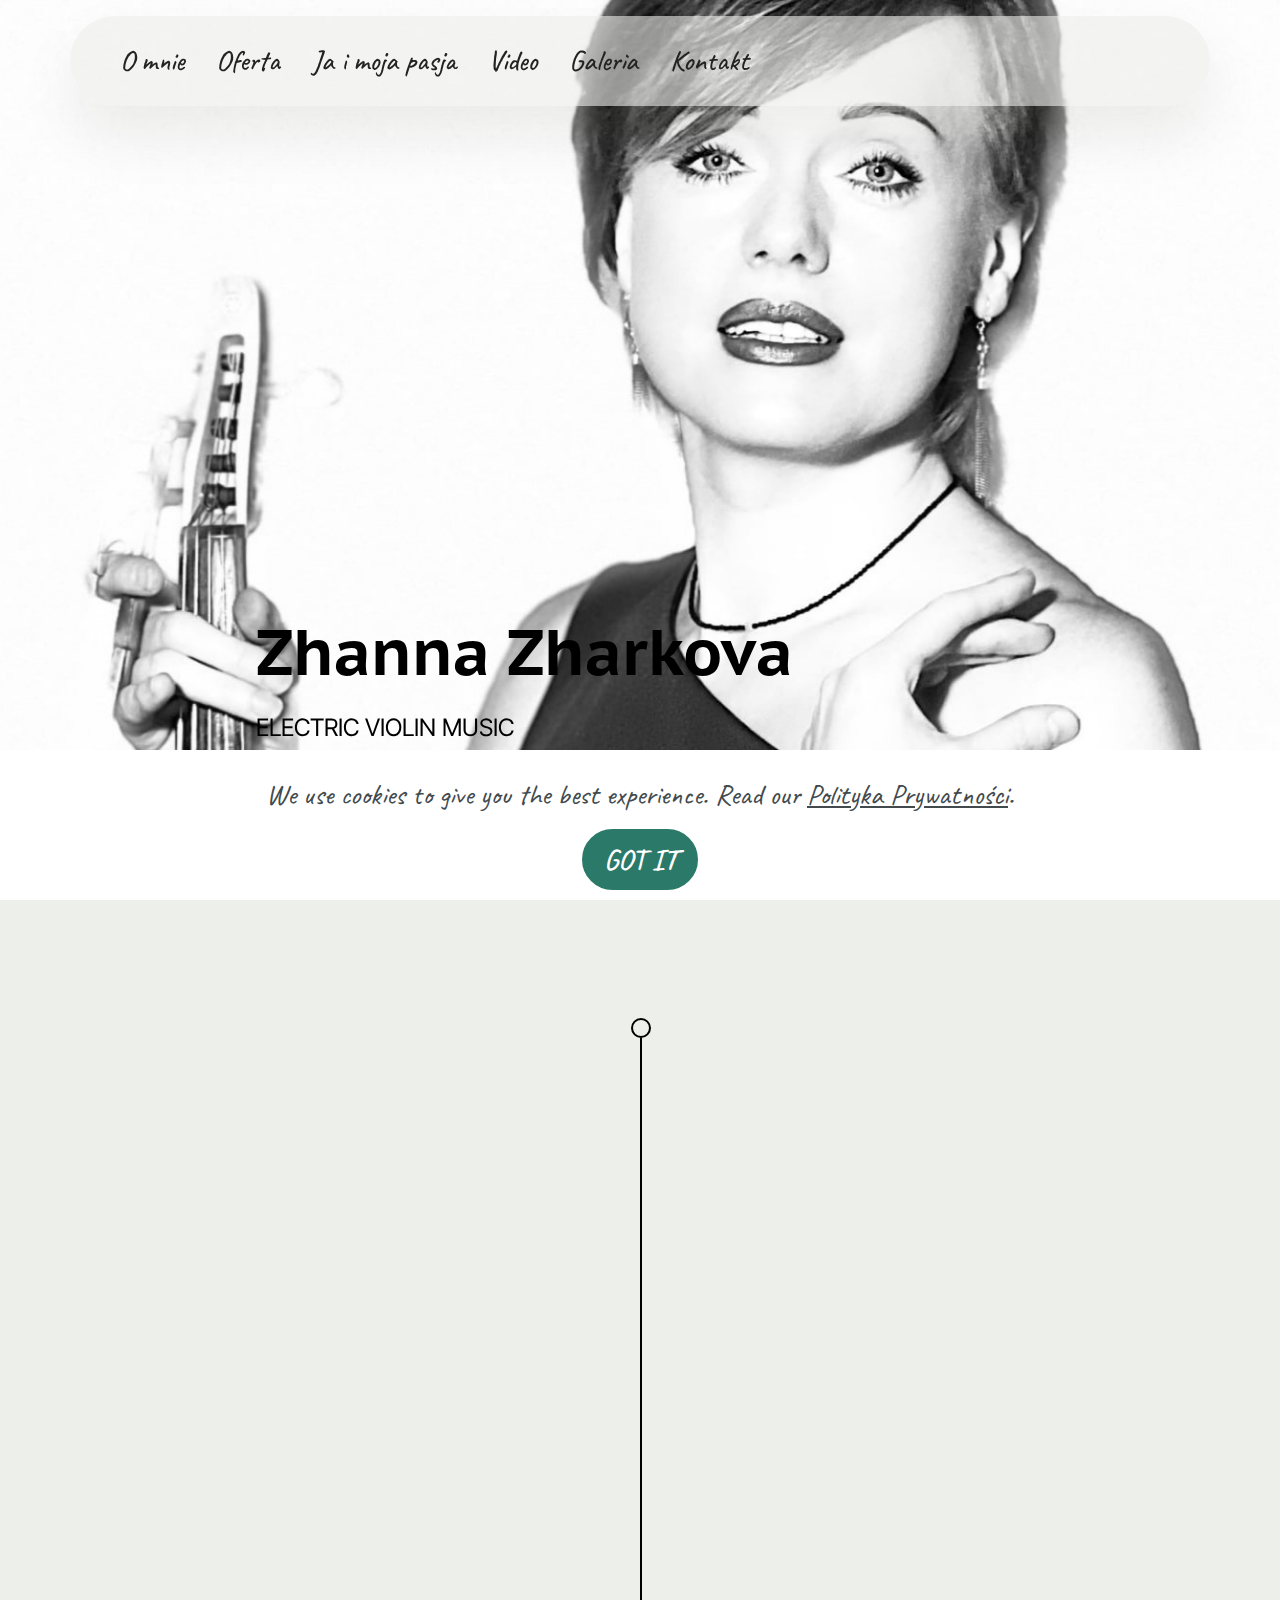
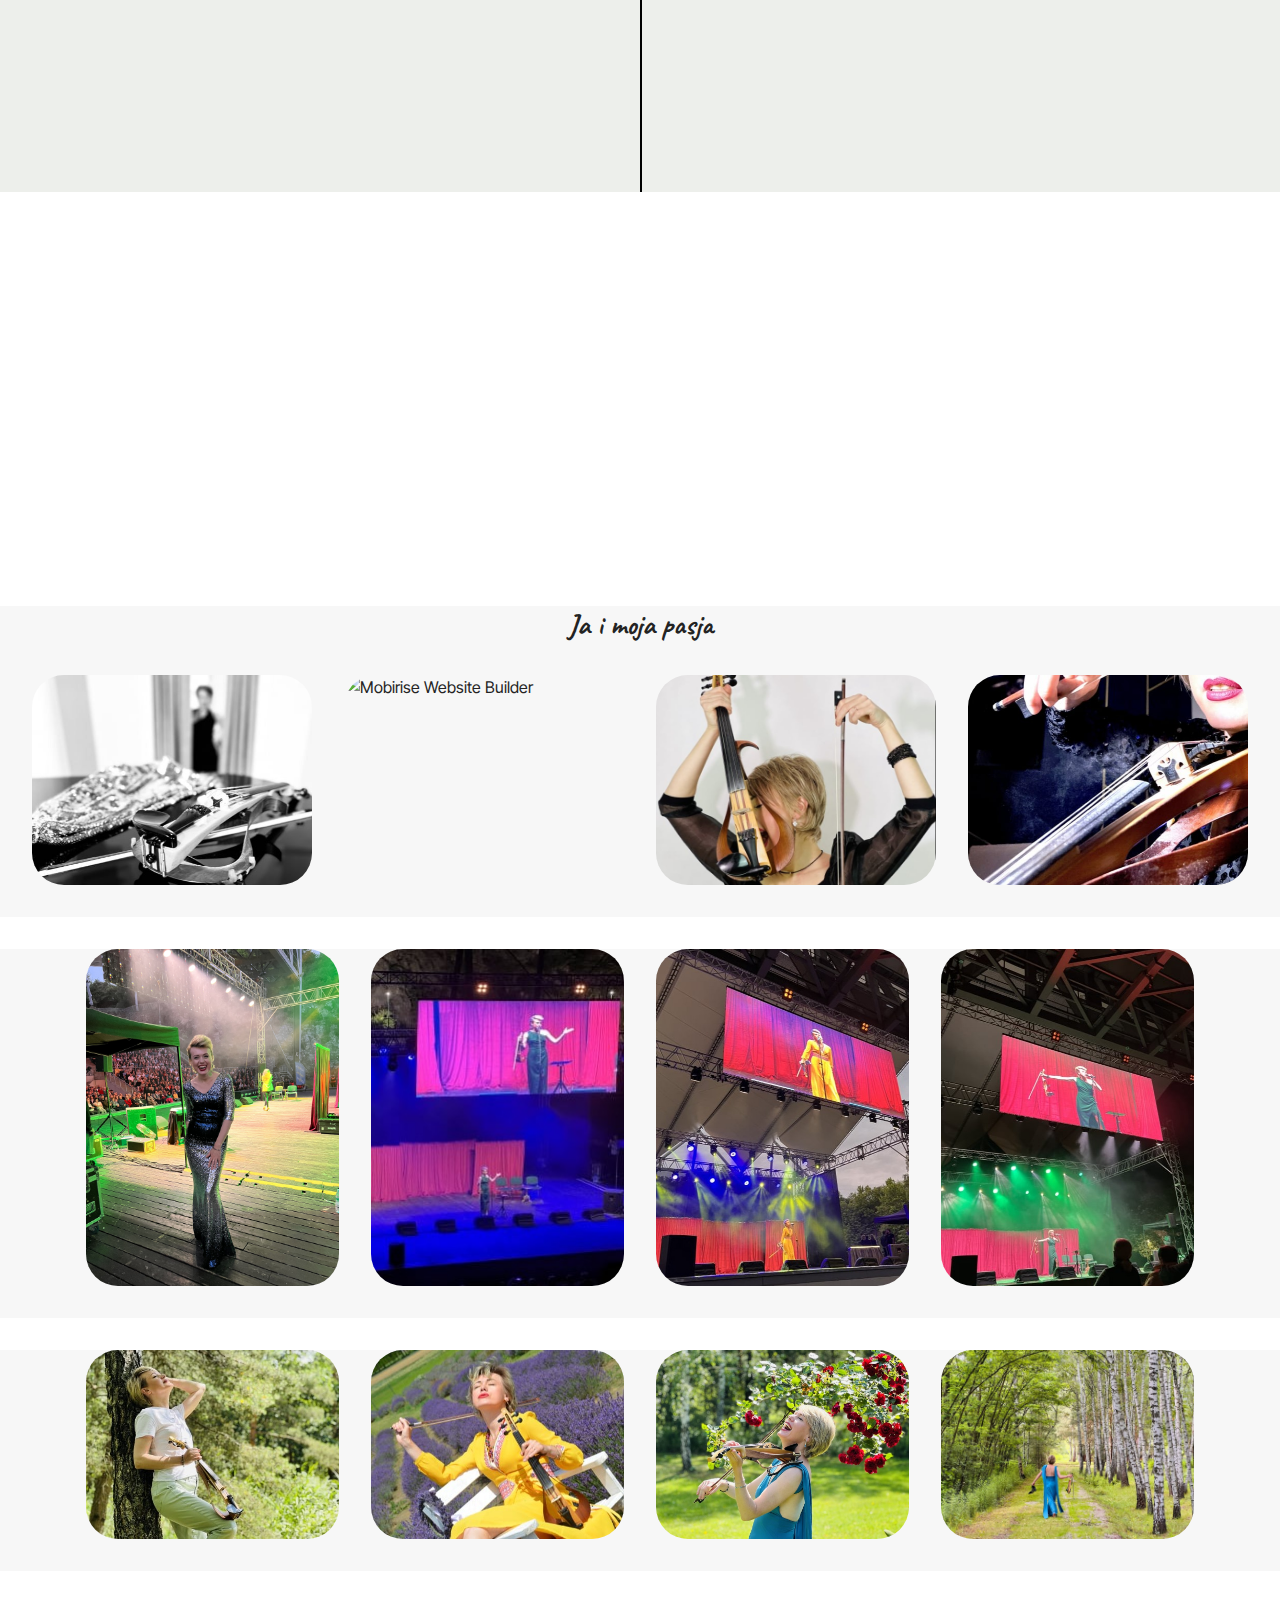
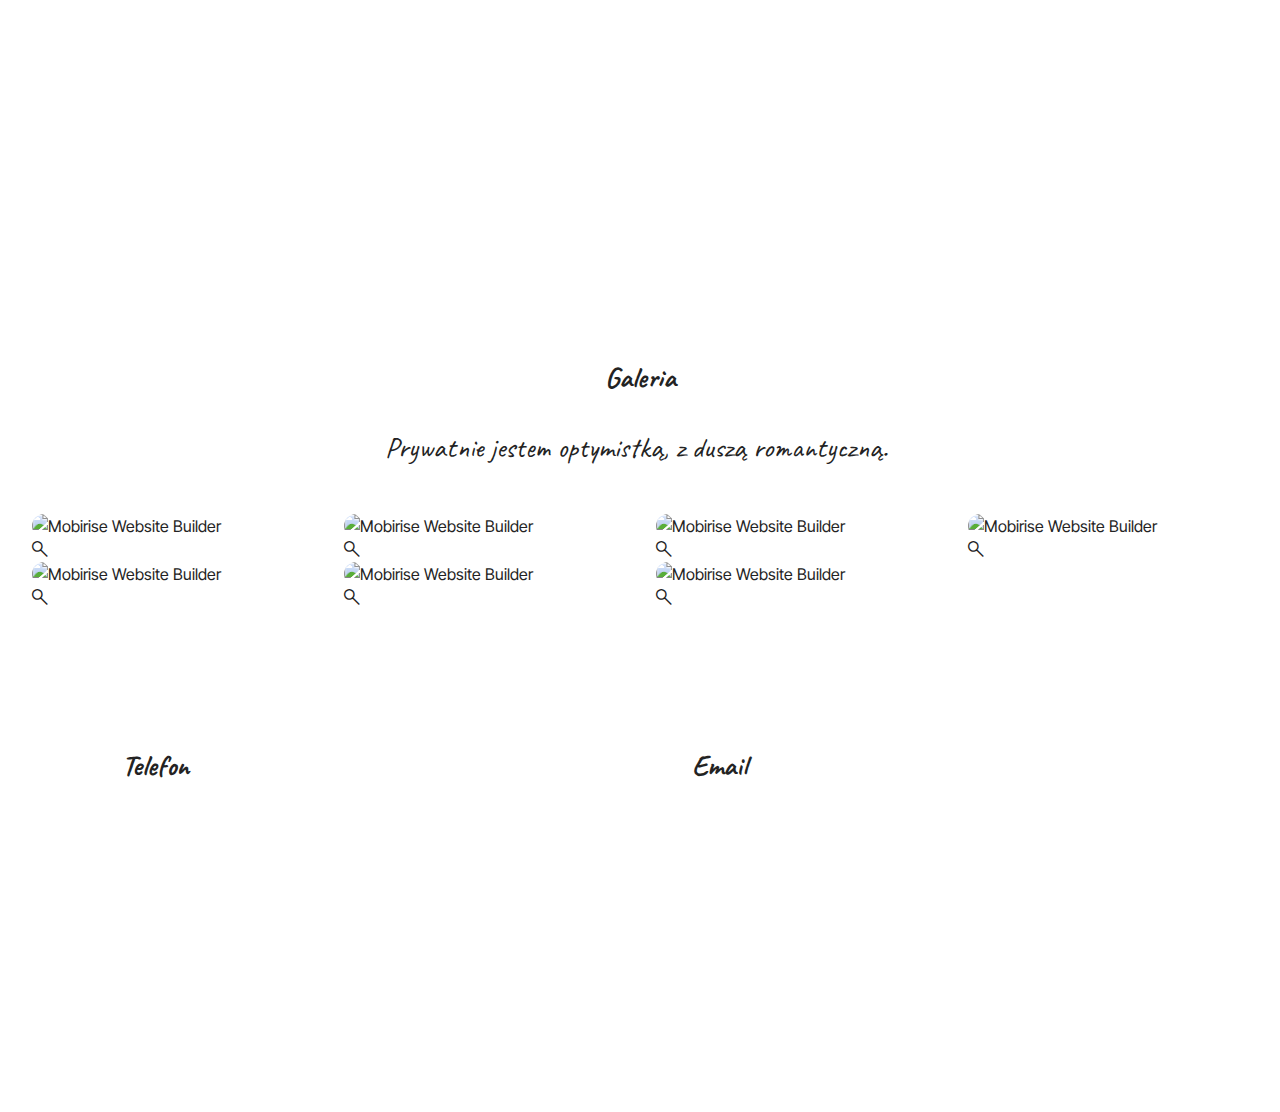
==== commit 6c371ba0: "Add files via upload" ====
--- a/index.html
+++ b/index.html
@@ -20,6 +20,7 @@
   <link rel="stylesheet" href="assets/dropdown/css/style.css">
   <link rel="stylesheet" href="assets/socicon/css/styles.css">
   <link rel="stylesheet" href="assets/theme/css/style.css">
+  <link rel="stylesheet" href="assets/gallery/style.css">
   <link rel="preload" href="https://fonts.googleapis.com/css?family=PT+Sans+Caption:400,700&display=swap" as="style" onload="this.onload=null;this.rel='stylesheet'">
   <noscript><link rel="stylesheet" href="https://fonts.googleapis.com/css?family=PT+Sans+Caption:400,700&display=swap"></noscript>
   <link rel="preload" href="https://fonts.googleapis.com/css?family=Inter+Tight:100,200,300,400,500,600,700,800,900,100i,200i,300i,400i,500i,600i,700i,800i,900i&display=swap" as="style" onload="this.onload=null;this.rel='stylesheet'">
@@ -57,8 +58,8 @@
 					</li>
 					<li class="nav-item">
 						<a class="nav-link link text-black text-primary display-7" href="index.html#content7-28" aria-expanded="false">Oferta</a>
-					</li>
-					<li class="nav-item">
+					</li><li class="nav-item"><a class="nav-link link text-black text-primary display-7" href="index.html#gallery6-27">Ja i moja pasja</a></li><li class="nav-item"><a class="nav-link link text-black text-primary display-7" href="index.html#video05-2d">Video</a></li>
+					<li class="nav-item"><a class="nav-link link text-black text-primary display-7" href="index.html#gallery02-2f">Galeria</a></li><li class="nav-item">
 						<a class="nav-link link text-black text-primary display-7" href="index.html#contacts01-1t">Kontakt</a>
 					</li></ul>
 				
@@ -100,44 +101,69 @@
                 <span class="iconBackground"></span>
                 <div class="col-12 col-md-6">
                     <div class="image-wrapper">
-                        <img src="assets/images/img-2534-948x711.jpeg" alt="Mobirise Website Builder" title="">
+                        <img src="assets/images/img-8045-948x1264.jpeg" alt="Mobirise Website Builder" title="">
                     </div>
                 </div>
                 <div class="col-12 col-md-6">
                     <div class="timeline-text-wrapper">
                         <h4 class="mbr-timeline-title mbr-fonts-style mb-0 display-7"><strong>O mnie</strong></h4>
-                        <p class="mbr-text mbr-fonts-style mt-3 mb-0 display-7">Jestem ukraińską skrzypaczką, a mą miłością i pasją życiową są skrzypce. Chcę dzielić się tym głębokim uczuciem...<br>
+                        <p class="mbr-text mbr-fonts-style mt-3 mb-0 display-7">Jestem ukraińską skrzypaczką, a moją pasją życiową są skrzypce. Pragnę dzielić się tą miłością do muzyki z innymi!<br>
 <br>Koncertuję w różnych miastach Polski i Europy wykonując muzykę do znanych cover'ów, posiadam bogaty repertuar i gram w różnych stylach. <br>Z wielką radością poprowadzę przy tym każdą uroczystość czy imprezę okolicznościową.&nbsp;<br>
-<br>Jeśli szukają Państwo oprawy muzycznej, by wzbogacić swój WYJĄTKOWY DZIEŃ nadając mu niepowtarzalnego charakteru, będę szczęśliwa stając się jego częścią.<br>&nbsp; &nbsp; &nbsp; &nbsp; &nbsp; &nbsp; &nbsp; &nbsp; &nbsp; &nbsp; &nbsp; &nbsp; &nbsp; &nbsp; &nbsp; &nbsp; &nbsp;Zhanna Zharkova</p>
-                    </div>
-                </div>
-            </div>
-            
-            
-            
-            
-            
-            
-            
-            
-            
-            
-            
-        </div>
-    </div>
-</section>
-
-<section data-bs-version="5.1" class="content7 cid-tUKwWPxSkw" id="content7-28">
-    
-    <div class="container">
-        <div class="row justify-content-center">
-            <div class="col-12 col-md-12">
-                <blockquote>
-                <h5 class="mbr-section-title mbr-fonts-style mb-2 display-7"><strong>Oferta</strong></h5>
-                <p class="mbr-text mbr-fonts-style display-4">Zamów energetyzujący koncert na swoją uroczystość!&nbsp;Każda okazja jest idealna, aby przeżyć <br>niezapomniane chwile przy oryginalnym brzmieniu skrzypiec elektrycznych!<br> Przyjadę na Twój<br>&nbsp; &nbsp; &nbsp; &nbsp; &nbsp; &nbsp; &nbsp; &nbsp; &nbsp; &nbsp; &nbsp; &nbsp;ślub<br>&nbsp; &nbsp; &nbsp; &nbsp; &nbsp; &nbsp; &nbsp; &nbsp; &nbsp; &nbsp; &nbsp; &nbsp; &nbsp; &nbsp; &nbsp; &nbsp;jubileusz<br>&nbsp; &nbsp; &nbsp; &nbsp; &nbsp; &nbsp; &nbsp; &nbsp; &nbsp; &nbsp; &nbsp; &nbsp; &nbsp; &nbsp; &nbsp; &nbsp; &nbsp; &nbsp; &nbsp; &nbsp; spotkanie firmowe<br>&nbsp; &nbsp; &nbsp; &nbsp; &nbsp; &nbsp; &nbsp; &nbsp; &nbsp; &nbsp; &nbsp; &nbsp; &nbsp; &nbsp; &nbsp; &nbsp; &nbsp; &nbsp; &nbsp; &nbsp; &nbsp; &nbsp; &nbsp; &nbsp; &nbsp;wernisaż <br>&nbsp; &nbsp; &nbsp; &nbsp; &nbsp; &nbsp; &nbsp; &nbsp; &nbsp; &nbsp; &nbsp; &nbsp; &nbsp; &nbsp; &nbsp; &nbsp; &nbsp; &nbsp; &nbsp; &nbsp; &nbsp; &nbsp; &nbsp; &nbsp; &nbsp; &nbsp; &nbsp; &nbsp; &nbsp; konferencję<br>&nbsp; &nbsp; &nbsp; &nbsp; &nbsp; &nbsp; &nbsp; &nbsp; &nbsp; &nbsp; &nbsp; &nbsp; &nbsp; &nbsp; &nbsp; &nbsp; &nbsp; &nbsp; &nbsp; &nbsp; &nbsp; &nbsp; &nbsp; &nbsp; &nbsp; &nbsp; &nbsp; &nbsp; &nbsp; &nbsp; &nbsp; &nbsp; imprezę plenerową<br><br>A może w bardziej kameralnym gronie, np. podczas kolacji we dwoje przy muzyce i blasku świec?<br><br></p></blockquote>
-            </div>
-        </div>
-    </div>
+<br>Jeśli szukają Państwo oprawy muzycznej, by wzbogacić swój WYJĄTKOWY DZIEŃ nadając mu niepowtarzalny charakter, będę szczęśliwa stając się jego częścią.<br>&nbsp; &nbsp; &nbsp; &nbsp; &nbsp; &nbsp; &nbsp; &nbsp; &nbsp; &nbsp; &nbsp; &nbsp; &nbsp; &nbsp; &nbsp; &nbsp; &nbsp;Zhanna Zharkova</p>
+                    </div>
+                </div>
+            </div>
+            
+            
+            
+            
+            
+            
+            
+            
+            
+            
+            
+        </div>
+    </div>
+</section>
+
+<section data-bs-version="5.1" class="article05 cid-tURIvfn29y" id="article05-2e">
+  
+
+  
+  
+
+  <div class="container-fluid">
+    <div class="row justify-content-center align-items-center">
+      <div class="col-12">
+        <div class="card-wrapper">
+          <div class="row">
+            <div class="col-12 col-md-12 col-lg-5 image-wrapper">
+              <img class="w-100" src="assets/images/img-8814-978x734.jpeg" alt="Mobirise Website Builder">
+            </div>
+            <div class="col-12 col-lg col-md-12">
+              <div class="text-wrapper align-left">
+                <h1 class="mbr-section-title mbr-fonts-style mb-4 display-7"><strong>Oferta</strong></h1>
+                <p class="mbr-text mbr-fonts-style mb-4 display-4">Zamów energetyzujący koncert na swoją uroczystość! Każda okazja jest idealna, <br>aby przeżyć niezapomniane chwile przy oryginalnym brzmieniu skrzypiec elektrycznych!
+<br>Przyjadę na Twój:<br>              ślub
+<br>              urodziny
+<br>              jubileusz
+<br>              spotkanie firmowe
+<br>              wernisaż
+<br>              konferencję
+<br>              imprezę plenerową
+<br>              bankiet
+<br>
+<br>A może w bardziej kameralnym gronie, np. podczas kolacji we dwoje, przy muzyce i blasku świec?</p>
+                
+              </div>
+            </div>
+          </div>
+        </div>
+      </div>
+    </div>
+  </div>
 </section>
 
 <section data-bs-version="5.1" class="gallery6 mbr-gallery cid-tUKwRuwR7y" id="gallery6-27">
@@ -153,8 +179,8 @@
         </div>
         <div class="row mbr-gallery mt-4">
             <div class="col-12 col-md-6 col-lg-3 item gallery-image active">
-                <div class="item-wrapper" data-toggle="modal" data-bs-toggle="modal" data-target="#tUMhgvOVwA-modal" data-bs-target="#tUMhgvOVwA-modal">
-                    <img class="w-100" src="assets/images/img-1930-609x426.jpeg" alt="Mobirise Website Builder" data-slide-to="0" data-bs-slide-to="0" data-target="#lb-tUMhgvOVwA" data-bs-target="#lb-tUMhgvOVwA">
+                <div class="item-wrapper" data-toggle="modal" data-bs-toggle="modal" data-target="#tUSedi7y4S-modal" data-bs-target="#tUSedi7y4S-modal">
+                    <img class="w-100" src="assets/images/img-1930-609x426.jpeg" alt="Mobirise Website Builder" data-slide-to="0" data-bs-slide-to="0" data-target="#lb-tUSedi7y4S" data-bs-target="#lb-tUSedi7y4S">
                     <div class="icon-wrapper">
                         <span class="mobi-mbri mobi-mbri-search mbr-iconfont mbr-iconfont-btn"></span>
                     </div>
@@ -164,37 +190,37 @@
             
             
             <div class="col-12 col-md-6 col-lg-3 item gallery-image">
-                <div class="item-wrapper" data-toggle="modal" data-bs-toggle="modal" data-target="#tUMhgvOVwA-modal" data-bs-target="#tUMhgvOVwA-modal">
-                    <img class="w-100" src="assets/images/img-8738-kopia-561x427.jpeg" alt="Mobirise Website Builder" data-slide-to="1" data-bs-slide-to="1" data-target="#lb-tUMhgvOVwA" data-bs-target="#lb-tUMhgvOVwA">
-                    <div class="icon-wrapper">
-                        <span class="mobi-mbri mobi-mbri-search mbr-iconfont mbr-iconfont-btn"></span>
-                    </div>
-                </div>
-                
-            </div><div class="col-12 col-md-6 col-lg-3 item gallery-image">
-                <div class="item-wrapper" data-toggle="modal" data-bs-toggle="modal" data-target="#tUMhgvOVwA-modal" data-bs-target="#tUMhgvOVwA-modal">
-                    <img class="w-100" src="assets/images/img-e5365-609x812.jpeg" alt="Mobirise Website Builder" data-slide-to="2" data-bs-slide-to="2" data-target="#lb-tUMhgvOVwA" data-bs-target="#lb-tUMhgvOVwA">
-                    <div class="icon-wrapper">
-                        <span class="mobi-mbri mobi-mbri-search mbr-iconfont mbr-iconfont-btn"></span>
-                    </div>
-                </div>
-                
-            </div><div class="col-12 col-md-6 col-lg-3 item gallery-image">
-                <div class="item-wrapper" data-toggle="modal" data-bs-toggle="modal" data-target="#tUMhgvOVwA-modal" data-bs-target="#tUMhgvOVwA-modal">
-                    <img class="w-100" src="assets/images/img-1409-609x436.jpeg" alt="Mobirise Website Builder" data-slide-to="3" data-bs-slide-to="3" data-target="#lb-tUMhgvOVwA" data-bs-target="#lb-tUMhgvOVwA">
-                    <div class="icon-wrapper">
-                        <span class="mobi-mbri mobi-mbri-search mbr-iconfont mbr-iconfont-btn"></span>
-                    </div>
-                </div>
-                
-            </div>
-        </div>
-
-        <div class="modal mbr-slider" tabindex="-1" role="dialog" aria-hidden="true" id="tUMhgvOVwA-modal">
+                <div class="item-wrapper" data-toggle="modal" data-bs-toggle="modal" data-target="#tUSedi7y4S-modal" data-bs-target="#tUSedi7y4S-modal">
+                    <img class="w-100" src="assets/images/img-8739-561x748.jpeg" alt="Mobirise Website Builder" data-slide-to="1" data-bs-slide-to="1" data-target="#lb-tUSedi7y4S" data-bs-target="#lb-tUSedi7y4S">
+                    <div class="icon-wrapper">
+                        <span class="mobi-mbri mobi-mbri-search mbr-iconfont mbr-iconfont-btn"></span>
+                    </div>
+                </div>
+                
+            </div><div class="col-12 col-md-6 col-lg-3 item gallery-image">
+                <div class="item-wrapper" data-toggle="modal" data-bs-toggle="modal" data-target="#tUSedi7y4S-modal" data-bs-target="#tUSedi7y4S-modal">
+                    <img class="w-100" src="assets/images/img-e5365-609x812.jpeg" alt="Mobirise Website Builder" data-slide-to="2" data-bs-slide-to="2" data-target="#lb-tUSedi7y4S" data-bs-target="#lb-tUSedi7y4S">
+                    <div class="icon-wrapper">
+                        <span class="mobi-mbri mobi-mbri-search mbr-iconfont mbr-iconfont-btn"></span>
+                    </div>
+                </div>
+                
+            </div><div class="col-12 col-md-6 col-lg-3 item gallery-image">
+                <div class="item-wrapper" data-toggle="modal" data-bs-toggle="modal" data-target="#tUSedi7y4S-modal" data-bs-target="#tUSedi7y4S-modal">
+                    <img class="w-100" src="assets/images/img-1409-609x436.jpeg" alt="Mobirise Website Builder" data-slide-to="3" data-bs-slide-to="3" data-target="#lb-tUSedi7y4S" data-bs-target="#lb-tUSedi7y4S">
+                    <div class="icon-wrapper">
+                        <span class="mobi-mbri mobi-mbri-search mbr-iconfont mbr-iconfont-btn"></span>
+                    </div>
+                </div>
+                
+            </div>
+        </div>
+
+        <div class="modal mbr-slider" tabindex="-1" role="dialog" aria-hidden="true" id="tUSedi7y4S-modal">
             <div class="modal-dialog" role="document">
                 <div class="modal-content">
                     <div class="modal-body">
-                        <div class="carousel slide" id="lb-tUMhgvOVwA" data-interval="5000" data-bs-interval="5000">
+                        <div class="carousel slide" id="lb-tUSedi7y4S" data-interval="5000" data-bs-interval="5000">
                             <div class="carousel-inner">
                                 <div class="carousel-item active">
                                     <img class="d-block w-100" src="assets/images/img-1930-609x426.jpeg" alt="Mobirise Website Builder">
@@ -202,7 +228,7 @@
                                 
                                 
                                 <div class="carousel-item">
-                                    <img class="d-block w-100" src="assets/images/img-8738-kopia-561x427.jpeg" alt="Mobirise Website Builder">
+                                    <img class="d-block w-100" src="assets/images/img-8739-561x748.jpeg" alt="Mobirise Website Builder">
                                 </div><div class="carousel-item">
                                     <img class="d-block w-100" src="assets/images/img-e5365-609x812.jpeg" alt="Mobirise Website Builder">
                                 </div><div class="carousel-item">
@@ -210,18 +236,18 @@
                                 </div>
                             </div>
                             <ol class="carousel-indicators">
-                                <li data-slide-to="0" data-bs-slide-to="0" class="active" data-target="#lb-tUMhgvOVwA" data-bs-target="#lb-tUMhgvOVwA"></li>
-                                <li data-slide-to="1" data-bs-slide-to="1" data-target="#lb-tUMhgvOVwA" data-bs-target="#lb-tUMhgvOVwA"></li>
-                                <li data-slide-to="2" data-bs-slide-to="2" data-target="#lb-tUMhgvOVwA" data-bs-target="#lb-tUMhgvOVwA"></li>
-                                <li data-slide-to="3" data-bs-slide-to="3" data-target="#lb-tUMhgvOVwA" data-bs-target="#lb-tUMhgvOVwA"></li>
+                                <li data-slide-to="0" data-bs-slide-to="0" class="active" data-target="#lb-tUSedi7y4S" data-bs-target="#lb-tUSedi7y4S"></li>
+                                <li data-slide-to="1" data-bs-slide-to="1" data-target="#lb-tUSedi7y4S" data-bs-target="#lb-tUSedi7y4S"></li>
+                                <li data-slide-to="2" data-bs-slide-to="2" data-target="#lb-tUSedi7y4S" data-bs-target="#lb-tUSedi7y4S"></li>
+                                <li data-slide-to="3" data-bs-slide-to="3" data-target="#lb-tUSedi7y4S" data-bs-target="#lb-tUSedi7y4S"></li>
                             </ol>
                             <a role="button" href="" class="close" data-dismiss="modal" data-bs-dismiss="modal" aria-label="Close">
                             </a>
-                            <a class="carousel-control-prev carousel-control" role="button" data-slide="prev" data-bs-slide="prev" href="#lb-tUMhgvOVwA">
+                            <a class="carousel-control-prev carousel-control" role="button" data-slide="prev" data-bs-slide="prev" href="#lb-tUSedi7y4S">
                                 <span class="mobi-mbri mobi-mbri-arrow-prev" aria-hidden="true"></span>
                                 <span class="sr-only visually-hidden">Previous</span>
                             </a>
-                            <a class="carousel-control-next carousel-control" role="button" data-slide="next" data-bs-slide="next" href="#lb-tUMhgvOVwA">
+                            <a class="carousel-control-next carousel-control" role="button" data-slide="next" data-bs-slide="next" href="#lb-tUSedi7y4S">
                                 <span class="mobi-mbri mobi-mbri-arrow-next" aria-hidden="true"></span>
                                 <span class="sr-only visually-hidden">Next</span>
                             </a>
@@ -243,16 +269,16 @@
         
         <div class="row mbr-gallery mt-4">
             <div class="col-12 col-md-6 col-lg-3 item gallery-image active">
-                <div class="item-wrapper" data-toggle="modal" data-bs-toggle="modal" data-target="#tUMhgwsOCK-modal" data-bs-target="#tUMhgwsOCK-modal">
-                    <img class="w-100" src="assets/images/img-6471-3024x4032.jpg" alt="Mobirise Website Builder" data-slide-to="0" data-bs-slide-to="0" data-target="#lb-tUMhgwsOCK" data-bs-target="#lb-tUMhgwsOCK">
-                    <div class="icon-wrapper">
-                        <span class="mobi-mbri mobi-mbri-search mbr-iconfont mbr-iconfont-btn"></span>
-                    </div>
-                </div>
-                
-            </div><div class="col-12 col-md-6 col-lg-3 item gallery-image">
-                <div class="item-wrapper" data-toggle="modal" data-bs-toggle="modal" data-target="#tUMhgwsOCK-modal" data-bs-target="#tUMhgwsOCK-modal">
-                    <img class="w-100" src="assets/images/img-6495-506x380.jpeg" alt="Mobirise Website Builder" data-slide-to="1" data-bs-slide-to="1" data-target="#lb-tUMhgwsOCK" data-bs-target="#lb-tUMhgwsOCK">
+                <div class="item-wrapper" data-toggle="modal" data-bs-toggle="modal" data-target="#tUSediPSpB-modal" data-bs-target="#tUSediPSpB-modal">
+                    <img class="w-100" src="assets/images/img-6471-3024x4032.jpg" alt="Mobirise Website Builder" data-slide-to="0" data-bs-slide-to="0" data-target="#lb-tUSediPSpB" data-bs-target="#lb-tUSediPSpB">
+                    <div class="icon-wrapper">
+                        <span class="mobi-mbri mobi-mbri-search mbr-iconfont mbr-iconfont-btn"></span>
+                    </div>
+                </div>
+                
+            </div><div class="col-12 col-md-6 col-lg-3 item gallery-image">
+                <div class="item-wrapper" data-toggle="modal" data-bs-toggle="modal" data-target="#tUSediPSpB-modal" data-bs-target="#tUSediPSpB-modal">
+                    <img class="w-100" src="assets/images/img-6495-506x380.jpeg" alt="Mobirise Website Builder" data-slide-to="1" data-bs-slide-to="1" data-target="#lb-tUSediPSpB" data-bs-target="#lb-tUSediPSpB">
                     <div class="icon-wrapper">
                         <span class="mobi-mbri mobi-mbri-search mbr-iconfont mbr-iconfont-btn"></span>
                     </div>
@@ -262,29 +288,29 @@
             
             
             <div class="col-12 col-md-6 col-lg-3 item gallery-image">
-                <div class="item-wrapper" data-toggle="modal" data-bs-toggle="modal" data-target="#tUMhgwsOCK-modal" data-bs-target="#tUMhgwsOCK-modal">
-                    <img class="w-100" src="assets/images/img-6506-609x812.jpeg" alt="Mobirise Website Builder" data-slide-to="2" data-bs-slide-to="2" data-target="#lb-tUMhgwsOCK" data-bs-target="#lb-tUMhgwsOCK">
-                    <div class="icon-wrapper">
-                        <span class="mobi-mbri mobi-mbri-search mbr-iconfont mbr-iconfont-btn"></span>
-                    </div>
-                </div>
-                
-            </div><div class="col-12 col-md-6 col-lg-3 item gallery-image">
-                <div class="item-wrapper" data-toggle="modal" data-bs-toggle="modal" data-target="#tUMhgwsOCK-modal" data-bs-target="#tUMhgwsOCK-modal">
-                    <img class="w-100" src="assets/images/img-6452-609x812.jpeg" alt="Mobirise Website Builder" data-slide-to="3" data-bs-slide-to="3" data-target="#lb-tUMhgwsOCK" data-bs-target="#lb-tUMhgwsOCK">
-                    <div class="icon-wrapper">
-                        <span class="mobi-mbri mobi-mbri-search mbr-iconfont mbr-iconfont-btn"></span>
-                    </div>
-                </div>
-                
-            </div>
-        </div>
-
-        <div class="modal mbr-slider" tabindex="-1" role="dialog" aria-hidden="true" id="tUMhgwsOCK-modal">
+                <div class="item-wrapper" data-toggle="modal" data-bs-toggle="modal" data-target="#tUSediPSpB-modal" data-bs-target="#tUSediPSpB-modal">
+                    <img class="w-100" src="assets/images/img-6452-609x812.jpeg" alt="Mobirise Website Builder" data-slide-to="2" data-bs-slide-to="2" data-target="#lb-tUSediPSpB" data-bs-target="#lb-tUSediPSpB">
+                    <div class="icon-wrapper">
+                        <span class="mobi-mbri mobi-mbri-search mbr-iconfont mbr-iconfont-btn"></span>
+                    </div>
+                </div>
+                
+            </div><div class="col-12 col-md-6 col-lg-3 item gallery-image">
+                <div class="item-wrapper" data-toggle="modal" data-bs-toggle="modal" data-target="#tUSediPSpB-modal" data-bs-target="#tUSediPSpB-modal">
+                    <img class="w-100" src="assets/images/img-6506-609x812.jpeg" alt="Mobirise Website Builder" data-slide-to="3" data-bs-slide-to="3" data-target="#lb-tUSediPSpB" data-bs-target="#lb-tUSediPSpB">
+                    <div class="icon-wrapper">
+                        <span class="mobi-mbri mobi-mbri-search mbr-iconfont mbr-iconfont-btn"></span>
+                    </div>
+                </div>
+                
+            </div>
+        </div>
+
+        <div class="modal mbr-slider" tabindex="-1" role="dialog" aria-hidden="true" id="tUSediPSpB-modal">
             <div class="modal-dialog" role="document">
                 <div class="modal-content">
                     <div class="modal-body">
-                        <div class="carousel slide" id="lb-tUMhgwsOCK" data-interval="5000" data-bs-interval="5000">
+                        <div class="carousel slide" id="lb-tUSediPSpB" data-interval="5000" data-bs-interval="5000">
                             <div class="carousel-inner">
                                 <div class="carousel-item active">
                                     <img class="d-block w-100" src="assets/images/img-6471-3024x4032.jpg" alt="Mobirise Website Builder">
@@ -294,24 +320,24 @@
                                 
                                 
                                 <div class="carousel-item">
+                                    <img class="d-block w-100" src="assets/images/img-6452-609x812.jpeg" alt="Mobirise Website Builder">
+                                </div><div class="carousel-item">
                                     <img class="d-block w-100" src="assets/images/img-6506-609x812.jpeg" alt="Mobirise Website Builder">
-                                </div><div class="carousel-item">
-                                    <img class="d-block w-100" src="assets/images/img-6452-609x812.jpeg" alt="Mobirise Website Builder">
                                 </div>
                             </div>
                             <ol class="carousel-indicators">
-                                <li data-slide-to="0" data-bs-slide-to="0" class="active" data-target="#lb-tUMhgwsOCK" data-bs-target="#lb-tUMhgwsOCK"></li>
-                                <li data-slide-to="1" data-bs-slide-to="1" data-target="#lb-tUMhgwsOCK" data-bs-target="#lb-tUMhgwsOCK"></li>
-                                <li data-slide-to="2" data-bs-slide-to="2" data-target="#lb-tUMhgwsOCK" data-bs-target="#lb-tUMhgwsOCK"></li><li data-slide-to="3" data-bs-slide-to="3" data-target="#lb-tUMhgwsOCK" data-bs-target="#lb-tUMhgwsOCK"></li>
+                                <li data-slide-to="0" data-bs-slide-to="0" class="active" data-target="#lb-tUSediPSpB" data-bs-target="#lb-tUSediPSpB"></li>
+                                <li data-slide-to="1" data-bs-slide-to="1" data-target="#lb-tUSediPSpB" data-bs-target="#lb-tUSediPSpB"></li>
+                                <li data-slide-to="2" data-bs-slide-to="2" data-target="#lb-tUSediPSpB" data-bs-target="#lb-tUSediPSpB"></li><li data-slide-to="3" data-bs-slide-to="3" data-target="#lb-tUSediPSpB" data-bs-target="#lb-tUSediPSpB"></li>
                                 
                             </ol>
                             <a role="button" href="" class="close" data-dismiss="modal" data-bs-dismiss="modal" aria-label="Close">
                             </a>
-                            <a class="carousel-control-prev carousel-control" role="button" data-slide="prev" data-bs-slide="prev" href="#lb-tUMhgwsOCK">
+                            <a class="carousel-control-prev carousel-control" role="button" data-slide="prev" data-bs-slide="prev" href="#lb-tUSediPSpB">
                                 <span class="mobi-mbri mobi-mbri-arrow-prev" aria-hidden="true"></span>
                                 <span class="sr-only visually-hidden">Previous</span>
                             </a>
-                            <a class="carousel-control-next carousel-control" role="button" data-slide="next" data-bs-slide="next" href="#lb-tUMhgwsOCK">
+                            <a class="carousel-control-next carousel-control" role="button" data-slide="next" data-bs-slide="next" href="#lb-tUSediPSpB">
                                 <span class="mobi-mbri mobi-mbri-arrow-next" aria-hidden="true"></span>
                                 <span class="sr-only visually-hidden">Next</span>
                             </a>
@@ -334,54 +360,54 @@
         <div class="row mbr-gallery mt-4">
             
             
-            <div class="col-12 col-md-6 col-lg-6 item gallery-image active">
-                <div class="item-wrapper" data-toggle="modal" data-bs-toggle="modal" data-target="#tUMhgx57Pv-modal" data-bs-target="#tUMhgx57Pv-modal">
-                    <img class="w-100" src="assets/images/img-e6956-1-1108x831.jpeg" alt="Mobirise Website Builder" data-slide-to="0" data-bs-slide-to="0" data-target="#lb-tUMhgx57Pv" data-bs-target="#lb-tUMhgx57Pv">
-                    <div class="icon-wrapper">
-                        <span class="mobi-mbri mobi-mbri-search mbr-iconfont mbr-iconfont-btn"></span>
-                    </div>
-                </div>
-                
-            </div><div class="col-12 col-md-6 col-lg-6 item gallery-image">
-                <div class="item-wrapper" data-toggle="modal" data-bs-toggle="modal" data-target="#tUMhgx57Pv-modal" data-bs-target="#tUMhgx57Pv-modal">
-                    <img class="w-100" src="assets/images/img-e6863-1108x831.jpeg" alt="Mobirise Website Builder" data-slide-to="1" data-bs-slide-to="1" data-target="#lb-tUMhgx57Pv" data-bs-target="#lb-tUMhgx57Pv">
-                    <div class="icon-wrapper">
-                        <span class="mobi-mbri mobi-mbri-search mbr-iconfont mbr-iconfont-btn"></span>
-                    </div>
-                </div>
-                
-            </div><div class="col-12 col-md-6 col-lg-6 item gallery-image">
-                <div class="item-wrapper" data-toggle="modal" data-bs-toggle="modal" data-target="#tUMhgx57Pv-modal" data-bs-target="#tUMhgx57Pv-modal">
-                    <img class="w-100" src="assets/images/img-e6937-1108x754.jpeg" alt="Mobirise Website Builder" data-slide-to="2" data-bs-slide-to="2" data-target="#lb-tUMhgx57Pv" data-bs-target="#lb-tUMhgx57Pv">
-                    <div class="icon-wrapper">
-                        <span class="mobi-mbri mobi-mbri-search mbr-iconfont mbr-iconfont-btn"></span>
-                    </div>
-                </div>
-                
-            </div><div class="col-12 col-md-6 col-lg-6 item gallery-image">
-                <div class="item-wrapper" data-toggle="modal" data-bs-toggle="modal" data-target="#tUMhgx57Pv-modal" data-bs-target="#tUMhgx57Pv-modal">
-                    <img class="w-100" src="assets/images/img-e6892-1076x807.jpeg" alt="Mobirise Website Builder" data-slide-to="3" data-bs-slide-to="3" data-target="#lb-tUMhgx57Pv" data-bs-target="#lb-tUMhgx57Pv">
-                    <div class="icon-wrapper">
-                        <span class="mobi-mbri mobi-mbri-search mbr-iconfont mbr-iconfont-btn"></span>
-                    </div>
-                </div>
-                
-            </div>
-            
-        </div>
-
-        <div class="modal mbr-slider" tabindex="-1" role="dialog" aria-hidden="true" id="tUMhgx57Pv-modal">
+            <div class="col-12 col-md-6 col-lg-3 item gallery-image active">
+                <div class="item-wrapper" data-toggle="modal" data-bs-toggle="modal" data-target="#tUSedjo1Um-modal" data-bs-target="#tUSedjo1Um-modal">
+                    <img class="w-100" src="assets/images/img-e6726-506x380.jpeg" alt="Mobirise Website Builder" data-slide-to="0" data-bs-slide-to="0" data-target="#lb-tUSedjo1Um" data-bs-target="#lb-tUSedjo1Um">
+                    <div class="icon-wrapper">
+                        <span class="mobi-mbri mobi-mbri-search mbr-iconfont mbr-iconfont-btn"></span>
+                    </div>
+                </div>
+                
+            </div><div class="col-12 col-md-6 col-lg-3 item gallery-image">
+                <div class="item-wrapper" data-toggle="modal" data-bs-toggle="modal" data-target="#tUSedjo1Um-modal" data-bs-target="#tUSedjo1Um-modal">
+                    <img class="w-100" src="assets/images/dsc-7613-506x335.jpeg" alt="Mobirise Website Builder" data-slide-to="1" data-bs-slide-to="1" data-target="#lb-tUSedjo1Um" data-bs-target="#lb-tUSedjo1Um">
+                    <div class="icon-wrapper">
+                        <span class="mobi-mbri mobi-mbri-search mbr-iconfont mbr-iconfont-btn"></span>
+                    </div>
+                </div>
+                
+            </div><div class="col-12 col-md-6 col-lg-3 item gallery-image">
+                <div class="item-wrapper" data-toggle="modal" data-bs-toggle="modal" data-target="#tUSedjo1Um-modal" data-bs-target="#tUSedjo1Um-modal">
+                    <img class="w-100" src="assets/images/img-e6937-1108x754.jpeg" alt="Mobirise Website Builder" data-slide-to="2" data-bs-slide-to="2" data-target="#lb-tUSedjo1Um" data-bs-target="#lb-tUSedjo1Um">
+                    <div class="icon-wrapper">
+                        <span class="mobi-mbri mobi-mbri-search mbr-iconfont mbr-iconfont-btn"></span>
+                    </div>
+                </div>
+                
+            </div><div class="col-12 col-md-6 col-lg-3 item gallery-image">
+                <div class="item-wrapper" data-toggle="modal" data-bs-toggle="modal" data-target="#tUSedjo1Um-modal" data-bs-target="#tUSedjo1Um-modal">
+                    <img class="w-100" src="assets/images/img-e6892-1076x807.jpeg" alt="Mobirise Website Builder" data-slide-to="3" data-bs-slide-to="3" data-target="#lb-tUSedjo1Um" data-bs-target="#lb-tUSedjo1Um">
+                    <div class="icon-wrapper">
+                        <span class="mobi-mbri mobi-mbri-search mbr-iconfont mbr-iconfont-btn"></span>
+                    </div>
+                </div>
+                
+            </div>
+            
+        </div>
+
+        <div class="modal mbr-slider" tabindex="-1" role="dialog" aria-hidden="true" id="tUSedjo1Um-modal">
             <div class="modal-dialog" role="document">
                 <div class="modal-content">
                     <div class="modal-body">
-                        <div class="carousel slide" id="lb-tUMhgx57Pv" data-interval="5000" data-bs-interval="5000">
+                        <div class="carousel slide carousel-fade" id="lb-tUSedjo1Um" data-ride="carousel" data-bs-ride="carousel" data-interval="5000" data-bs-interval="5000">
                             <div class="carousel-inner">
                                 
                                 
                                 <div class="carousel-item active">
-                                    <img class="d-block w-100" src="assets/images/img-e6956-1-1108x831.jpeg" alt="Mobirise Website Builder">
-                                </div><div class="carousel-item">
-                                    <img class="d-block w-100" src="assets/images/img-e6863-1108x831.jpeg" alt="Mobirise Website Builder">
+                                    <img class="d-block w-100" src="assets/images/img-e6726-506x380.jpeg" alt="Mobirise Website Builder">
+                                </div><div class="carousel-item">
+                                    <img class="d-block w-100" src="assets/images/dsc-7613-506x335.jpeg" alt="Mobirise Website Builder">
                                 </div><div class="carousel-item active">
                                     <img class="d-block w-100" src="assets/images/img-e6937-1108x754.jpeg" alt="Mobirise Website Builder">
                                 </div><div class="carousel-item">
@@ -390,18 +416,181 @@
                                 
                             </div>
                             <ol class="carousel-indicators">
-                                <li data-slide-to="0" data-bs-slide-to="0" class="active" data-target="#lb-tUMhgx57Pv" data-bs-target="#lb-tUMhgx57Pv"></li>
-                                <li data-slide-to="1" data-bs-slide-to="1" data-target="#lb-tUMhgx57Pv" data-bs-target="#lb-tUMhgx57Pv"></li>
-                                <li data-slide-to="2" data-bs-slide-to="2" data-target="#lb-tUMhgx57Pv" data-bs-target="#lb-tUMhgx57Pv"></li>
-                                <li data-slide-to="3" data-bs-slide-to="3" data-target="#lb-tUMhgx57Pv" data-bs-target="#lb-tUMhgx57Pv"></li>
+                                <li data-slide-to="0" data-bs-slide-to="0" class="active" data-target="#lb-tUSedjo1Um" data-bs-target="#lb-tUSedjo1Um"></li>
+                                <li data-slide-to="1" data-bs-slide-to="1" data-target="#lb-tUSedjo1Um" data-bs-target="#lb-tUSedjo1Um"></li>
+                                <li data-slide-to="2" data-bs-slide-to="2" data-target="#lb-tUSedjo1Um" data-bs-target="#lb-tUSedjo1Um"></li>
+                                <li data-slide-to="3" data-bs-slide-to="3" data-target="#lb-tUSedjo1Um" data-bs-target="#lb-tUSedjo1Um"></li>
                             </ol>
                             <a role="button" href="" class="close" data-dismiss="modal" data-bs-dismiss="modal" aria-label="Close">
                             </a>
-                            <a class="carousel-control-prev carousel-control" role="button" data-slide="prev" data-bs-slide="prev" href="#lb-tUMhgx57Pv">
+                            <a class="carousel-control-prev carousel-control" role="button" data-slide="prev" data-bs-slide="prev" href="#lb-tUSedjo1Um">
                                 <span class="mobi-mbri mobi-mbri-arrow-prev" aria-hidden="true"></span>
                                 <span class="sr-only visually-hidden">Previous</span>
                             </a>
-                            <a class="carousel-control-next carousel-control" role="button" data-slide="next" data-bs-slide="next" href="#lb-tUMhgx57Pv">
+                            <a class="carousel-control-next carousel-control" role="button" data-slide="next" data-bs-slide="next" href="#lb-tUSedjo1Um">
+                                <span class="mobi-mbri mobi-mbri-arrow-next" aria-hidden="true"></span>
+                                <span class="sr-only visually-hidden">Next</span>
+                            </a>
+                        </div>
+                    </div>
+                </div>
+            </div>
+        </div>
+    </div>
+</section>
+
+<section data-bs-version="5.1" class="video05 cid-tURCE1n4RX" id="video05-2d">
+    
+
+    
+    
+
+    <div class="container">
+        <div class="row justify-content-center">
+            <div class="title-wrapper mb-5">
+                <h4 class="mbr-section-title mbr-fonts-style mb-0 display-7"><strong>Video</strong>
+                </h4>
+            </div>
+            <div class="col-12 col-md">
+                <div class="text-wrapper">
+                    <h2 class="mb-4 mbr-fonts-style display-5"></h2>
+                    <p class="mbr-text mb-4 mbr-fonts-style display-7">Moim motto życiowym jest:<br>"Rób to, co kochasz i kochaj to, co robisz". <br>Nie wyobrażam sobie życia bez muzyki, która daje mi siłę do podejmowania nowych wyzwań. Poza grą na skrzypcach, uwielbiam przebywać w otoczeniu przyrody. To ona przekazuje to, co najważniejsze- energię życiową!</p>
+                    
+                </div>
+            </div>
+            <div class="col-12 col-md-6 video-block">
+                <div class="mbr-figure"><iframe class="mbr-embedded-video" src="https://www.youtube.com/embed/XmOs6L87G7E?rel=0&amp;amp;mute=1&amp;showinfo=0&amp;autoplay=1&amp;loop=1&amp;playlist=XmOs6L87G7E" width="1280" height="720" frameborder="0" allowfullscreen></iframe></div>
+                
+            </div>
+        </div>
+    </div>
+</section>
+
+<section data-bs-version="5.1" class="gallery1 mbr-gallery cid-tURNJOyL15" id="gallery02-2f">
+    
+
+    
+    
+
+    <div class="container-fluid">
+        <div class="row justify-content-center">
+            <div class="col-12 content-head">
+                <div class="mbr-section-head mb-5">
+                    <h3 class="mbr-section-title mbr-fonts-style align-center m-0 display-7"><strong>Galeria</strong></h3>
+                    <h4 class="mbr-section-subtitle mbr-fonts-style align-center mb-0 mt-4 display-7">Prywatnie jestem optymistką, z duszą romantyczną.&nbsp;</h4>
+                </div>
+            </div>
+        </div>
+        <div class="row mbr-gallery mbr-masonry" data-masonry="{&quot;percentPosition&quot;: true }">
+            <div class="col-12 col-md-6 col-lg-3 item gallery-image active">
+                <div class="item-wrapper" data-toggle="modal" data-bs-toggle="modal" data-target="#tUSedkm0az-modal" data-bs-target="#tUSedkm0az-modal">
+                    <img class="w-100" src="assets/images/img-6958-561x421.jpeg" alt="Mobirise Website Builder" data-slide-to="0" data-bs-slide-to="0" data-target="#lb-tUSedkm0az" data-bs-target="#lb-tUSedkm0az">
+                    <div class="icon-wrapper">
+                        <span class="mobi-mbri mobi-mbri-search mbr-iconfont mbr-iconfont-btn"></span>
+                    </div>
+                </div>
+                
+            </div><div class="col-12 col-md-6 col-lg-3 item gallery-image">
+                <div class="item-wrapper" data-toggle="modal" data-bs-toggle="modal" data-target="#tUSedkm0az-modal" data-bs-target="#tUSedkm0az-modal">
+                    <img class="w-100" src="assets/images/img-6965-561x421.jpeg" alt="Mobirise Website Builder" data-slide-to="1" data-bs-slide-to="1" data-target="#lb-tUSedkm0az" data-bs-target="#lb-tUSedkm0az">
+                    <div class="icon-wrapper">
+                        <span class="mobi-mbri mobi-mbri-search mbr-iconfont mbr-iconfont-btn"></span>
+                    </div>
+                </div>
+                
+            </div>
+            
+            <div class="col-12 col-md-6 col-lg-3 item gallery-image">
+                <div class="item-wrapper" data-toggle="modal" data-bs-toggle="modal" data-target="#tUSedkm0az-modal" data-bs-target="#tUSedkm0az-modal">
+                    <img class="w-100" src="assets/images/img-8011-561x748.jpeg" alt="Mobirise Website Builder" data-slide-to="2" data-bs-slide-to="2" data-target="#lb-tUSedkm0az" data-bs-target="#lb-tUSedkm0az">
+                    <div class="icon-wrapper">
+                        <span class="mobi-mbri mobi-mbri-search mbr-iconfont mbr-iconfont-btn"></span>
+                    </div>
+                </div>
+                
+            </div>
+            <div class="col-12 col-md-6 col-lg-3 item gallery-image">
+                <div class="item-wrapper" data-toggle="modal" data-bs-toggle="modal" data-target="#tUSedkm0az-modal" data-bs-target="#tUSedkm0az-modal">
+                    <img class="w-100" src="assets/images/img-8039-561x748.jpeg" alt="Mobirise Website Builder" data-slide-to="3" data-bs-slide-to="3" data-target="#lb-tUSedkm0az" data-bs-target="#lb-tUSedkm0az">
+                    <div class="icon-wrapper">
+                        <span class="mobi-mbri mobi-mbri-search mbr-iconfont mbr-iconfont-btn"></span>
+                    </div>
+                </div>
+                
+            </div>
+            <div class="col-12 col-md-6 col-lg-3 item gallery-image">
+                <div class="item-wrapper" data-toggle="modal" data-bs-toggle="modal" data-target="#tUSedkm0az-modal" data-bs-target="#tUSedkm0az-modal">
+                    <img class="w-100" src="assets/images/img-8008-561x748.jpeg" alt="Mobirise Website Builder" data-slide-to="4" data-bs-slide-to="4" data-target="#lb-tUSedkm0az" data-bs-target="#lb-tUSedkm0az">
+                    <div class="icon-wrapper">
+                        <span class="mobi-mbri mobi-mbri-search mbr-iconfont mbr-iconfont-btn"></span>
+                    </div>
+                </div>
+                
+            </div><div class="col-12 col-md-6 col-lg-3 item gallery-image">
+                <div class="item-wrapper" data-toggle="modal" data-bs-toggle="modal" data-target="#tUSedkm0az-modal" data-bs-target="#tUSedkm0az-modal">
+                    <img class="w-100" src="assets/images/img-e6933-561x748.jpeg" alt="Mobirise Website Builder" data-slide-to="5" data-bs-slide-to="5" data-target="#lb-tUSedkm0az" data-bs-target="#lb-tUSedkm0az">
+                    <div class="icon-wrapper">
+                        <span class="mobi-mbri mobi-mbri-search mbr-iconfont mbr-iconfont-btn"></span>
+                    </div>
+                </div>
+                
+            </div>
+            
+            <div class="col-12 col-md-6 col-lg-3 item gallery-image">
+                <div class="item-wrapper" data-toggle="modal" data-bs-toggle="modal" data-target="#tUSedkm0az-modal" data-bs-target="#tUSedkm0az-modal">
+                    <img class="w-100" src="assets/images/img-e8063-561x748.jpeg" alt="Mobirise Website Builder" data-slide-to="6" data-bs-slide-to="6" data-target="#lb-tUSedkm0az" data-bs-target="#lb-tUSedkm0az">
+                    <div class="icon-wrapper">
+                        <span class="mobi-mbri mobi-mbri-search mbr-iconfont mbr-iconfont-btn"></span>
+                    </div>
+                </div>
+                
+            </div>
+        </div>
+
+        <div class="modal mbr-slider" tabindex="-1" role="dialog" aria-hidden="true" id="tUSedkm0az-modal">
+            <div class="modal-dialog" role="document">
+                <div class="modal-content">
+                    <div class="modal-body">
+                        <div class="carousel slide" id="lb-tUSedkm0az" data-interval="5000" data-bs-interval="5000">
+                            <div class="carousel-inner">
+                                <div class="carousel-item active">
+                                    <img class="d-block w-100" src="assets/images/img-6958-561x421.jpeg" alt="Mobirise Website Builder">
+                                </div><div class="carousel-item">
+                                    <img class="d-block w-100" src="assets/images/img-6965-561x421.jpeg" alt="Mobirise Website Builder">
+                                </div>
+                                
+                                <div class="carousel-item">
+                                    <img class="d-block w-100" src="assets/images/img-8011-561x748.jpeg" alt="Mobirise Website Builder">
+                                </div>
+                                <div class="carousel-item">
+                                    <img class="d-block w-100" src="assets/images/img-8039-561x748.jpeg" alt="Mobirise Website Builder">
+                                </div>
+                                <div class="carousel-item">
+                                    <img class="d-block w-100" src="assets/images/img-8008-561x748.jpeg" alt="Mobirise Website Builder">
+                                </div><div class="carousel-item">
+                                    <img class="d-block w-100" src="assets/images/img-e6933-561x748.jpeg" alt="Mobirise Website Builder">
+                                </div>
+                                
+                                <div class="carousel-item">
+                                    <img class="d-block w-100" src="assets/images/img-e8063-561x748.jpeg" alt="Mobirise Website Builder">
+                                </div>
+                            </div>
+                            <ol class="carousel-indicators">
+                                <li data-slide-to="0" data-bs-slide-to="0" class="active" data-target="#lb-tUSedkm0az" data-bs-target="#lb-tUSedkm0az"></li>
+                                <li data-slide-to="1" data-bs-slide-to="1" data-target="#lb-tUSedkm0az" data-bs-target="#lb-tUSedkm0az"></li>
+                                <li data-slide-to="2" data-bs-slide-to="2" data-target="#lb-tUSedkm0az" data-bs-target="#lb-tUSedkm0az"></li>
+                                <li data-slide-to="3" data-bs-slide-to="3" data-target="#lb-tUSedkm0az" data-bs-target="#lb-tUSedkm0az"></li>
+                                <li data-slide-to="4" data-bs-slide-to="4" data-target="#lb-tUSedkm0az" data-bs-target="#lb-tUSedkm0az"></li>
+                                <li data-slide-to="5" data-bs-slide-to="5" data-target="#lb-tUSedkm0az" data-bs-target="#lb-tUSedkm0az"></li>
+                                <li data-slide-to="6" data-bs-slide-to="6" data-target="#lb-tUSedkm0az" data-bs-target="#lb-tUSedkm0az"></li>
+                            </ol>
+                            <a role="button" href="" class="close" data-dismiss="modal" data-bs-dismiss="modal" aria-label="Close">
+                            </a>
+                            <a class="carousel-control-prev carousel-control" role="button" data-slide="prev" data-bs-slide="prev" href="#lb-tUSedkm0az">
+                                <span class="mobi-mbri mobi-mbri-arrow-prev" aria-hidden="true"></span>
+                                <span class="sr-only visually-hidden">Previous</span>
+                            </a>
+                            <a class="carousel-control-next carousel-control" role="button" data-slide="next" data-bs-slide="next" href="#lb-tUSedkm0az">
                                 <span class="mobi-mbri mobi-mbri-arrow-next" aria-hidden="true"></span>
                                 <span class="sr-only visually-hidden">Next</span>
                             </a>
@@ -433,7 +622,7 @@
                 <div class="item-wrapper">
                     <div class="text-wrapper">
                         <h6 class="card-title mbr-fonts-style mb-3 display-7"><strong>Telefon</strong></h6>
-                        <p class="mbr-text mbr-fonts-style display-5">MANAGER:&nbsp; +48 692-236-294</p>
+                        <p class="mbr-text mbr-fonts-style display-5">Art &amp; Music Promotion<br>MANAGER:&nbsp; +48 692-236-294</p>
                     </div>
                 </div>
             </div>
@@ -443,7 +632,7 @@
                         <h6 class="card-title mbr-fonts-style mb-3 display-7">
                             <strong>Email</strong>
                         </h6>
-                        <p class="mbr-text mbr-fonts-style display-5">zhannazharkova18@gmail.com</p>
+                        <p class="mbr-text mbr-fonts-style display-5">zhannazharkova18@gmail.com<br>art.music.prom@gmail.com</p>
                     </div>
                 </div>
             </div>
@@ -463,7 +652,7 @@
     <div class="container">
         <div class="media-container-row">
             <div class="col-12">
-                <h3 class="mbr-section-title align-center mb-3 mbr-fonts-style display-5"><strong>Bądź ze mną na bierząco!</strong></h3>
+                <h3 class="mbr-section-title align-center mb-3 mbr-fonts-style display-7"><strong>Bądź ze mną na bierząco!</strong></h3>
                 <div class="social-list align-center">
                    
                     <a class="iconfont-wrapper bg-facebook m-2 " target="_blank" href="https://www.facebook.com/zhanna.zharkova.376">
@@ -485,7 +674,7 @@
             </div>
         </div>
     </div>
-</section><section class="display-7" style="padding: 0;align-items: center;justify-content: center;flex-wrap: wrap;    align-content: center;display: flex;position: relative;height: 4rem;"><a href="https://mobiri.se/3108109" style="flex: 1 1;height: 4rem;position: absolute;width: 100%;z-index: 1;"><img alt="" style="height: 4rem;" src="[data-uri]"></a><p style="margin: 0;text-align: center;" class="display-7">&#8204;</p><a style="z-index:1" href="https://mobirise.com/builder/easiest-website-builder.html">Easy Website Builder</a></section><script src="assets/bootstrap/js/bootstrap.bundle.min.js"></script>  <script src="assets/parallax/jarallax.js"></script>  <script src="assets/web/assets/cookies-alert-plugin/cookies-alert-core.js"></script>  <script src="assets/web/assets/cookies-alert-plugin/cookies-alert-script.js"></script>  <script src="assets/smoothscroll/smooth-scroll.js"></script>  <script src="assets/ytplayer/index.js"></script>  <script src="assets/dropdown/js/navbar-dropdown.js"></script>  <script src="assets/theme/js/script.js"></script>  
+</section><section class="display-7" style="padding: 0;align-items: center;justify-content: center;flex-wrap: wrap;    align-content: center;display: flex;position: relative;height: 4rem;"><a href="https://mobiri.se/3108109" style="flex: 1 1;height: 4rem;position: absolute;width: 100%;z-index: 1;"><img alt="" style="height: 4rem;" src="[data-uri]"></a><p style="margin: 0;text-align: center;" class="display-7">&#8204;</p><a style="z-index:1" href="https://mobirise.com/html-editor.html">WYSIWYG HTML Editor</a></section><script src="assets/bootstrap/js/bootstrap.bundle.min.js"></script>  <script src="assets/parallax/jarallax.js"></script>  <script src="assets/web/assets/cookies-alert-plugin/cookies-alert-core.js"></script>  <script src="assets/web/assets/cookies-alert-plugin/cookies-alert-script.js"></script>  <script src="assets/smoothscroll/smooth-scroll.js"></script>  <script src="assets/ytplayer/index.js"></script>  <script src="assets/dropdown/js/navbar-dropdown.js"></script>  <script src="assets/masonry/masonry.pkgd.min.js"></script>  <script src="assets/imagesloaded/imagesloaded.pkgd.min.js"></script>  <script src="assets/theme/js/script.js"></script>  <script src="assets/gallery/player.min.js"></script>  <script src="assets/gallery/script.js"></script>  
   
   
 <input name="cookieData" type="hidden" data-cookie-cookiesAlertType='false' data-cookie-customDialogSelector='null' data-cookie-colorText='#424a4d' data-cookie-colorBg='rgb(255, 255, 255)' data-cookie-opacityOverlay='0' data-cookie-bgOpacity='100' data-cookie-textButton='GOT IT' data-cookie-rejectText='REJECT' data-cookie-colorButton='#2b7a69' data-cookie-rejectColor='#ffffff' data-cookie-colorLink='#424a4d' data-cookie-underlineLink='true' data-cookie-text="We use cookies to give you the best experience. Read our <a href='polityka-prywatnosci.html'>Polityka Prywatności</a>.">
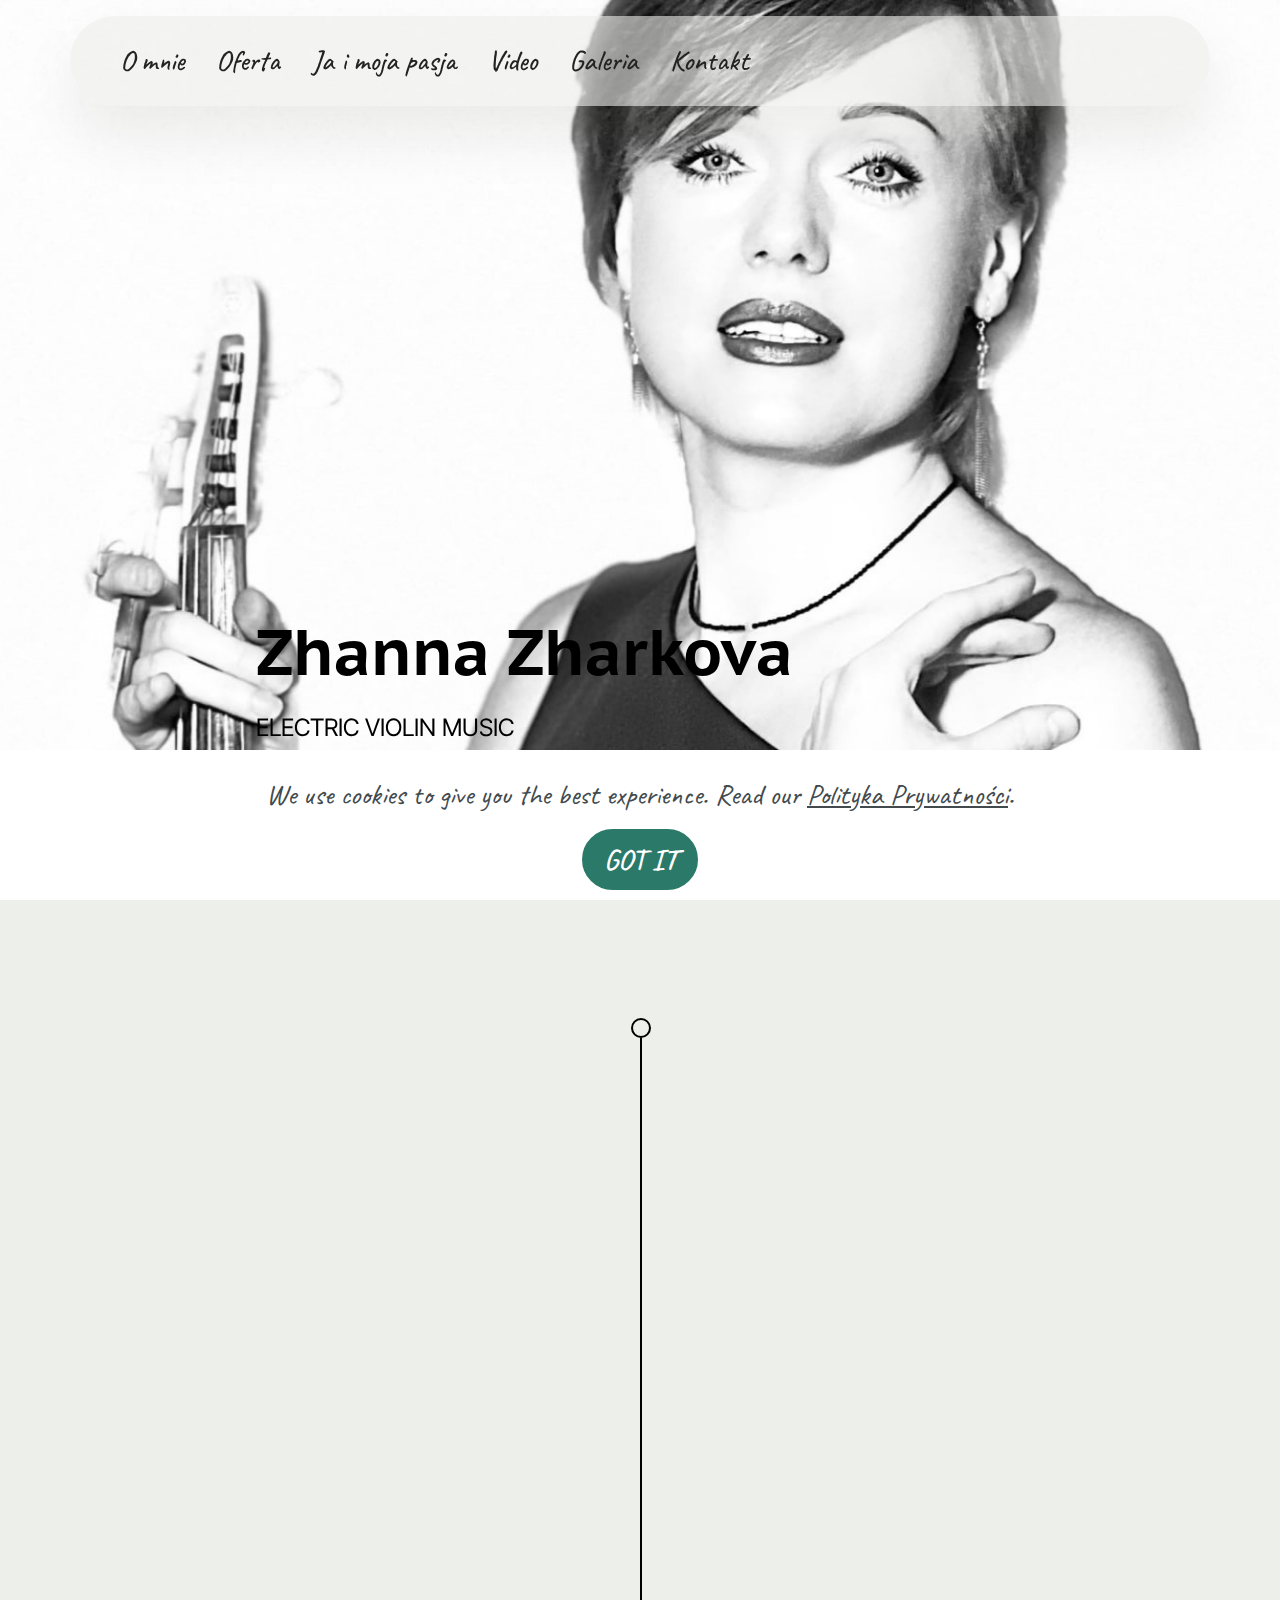
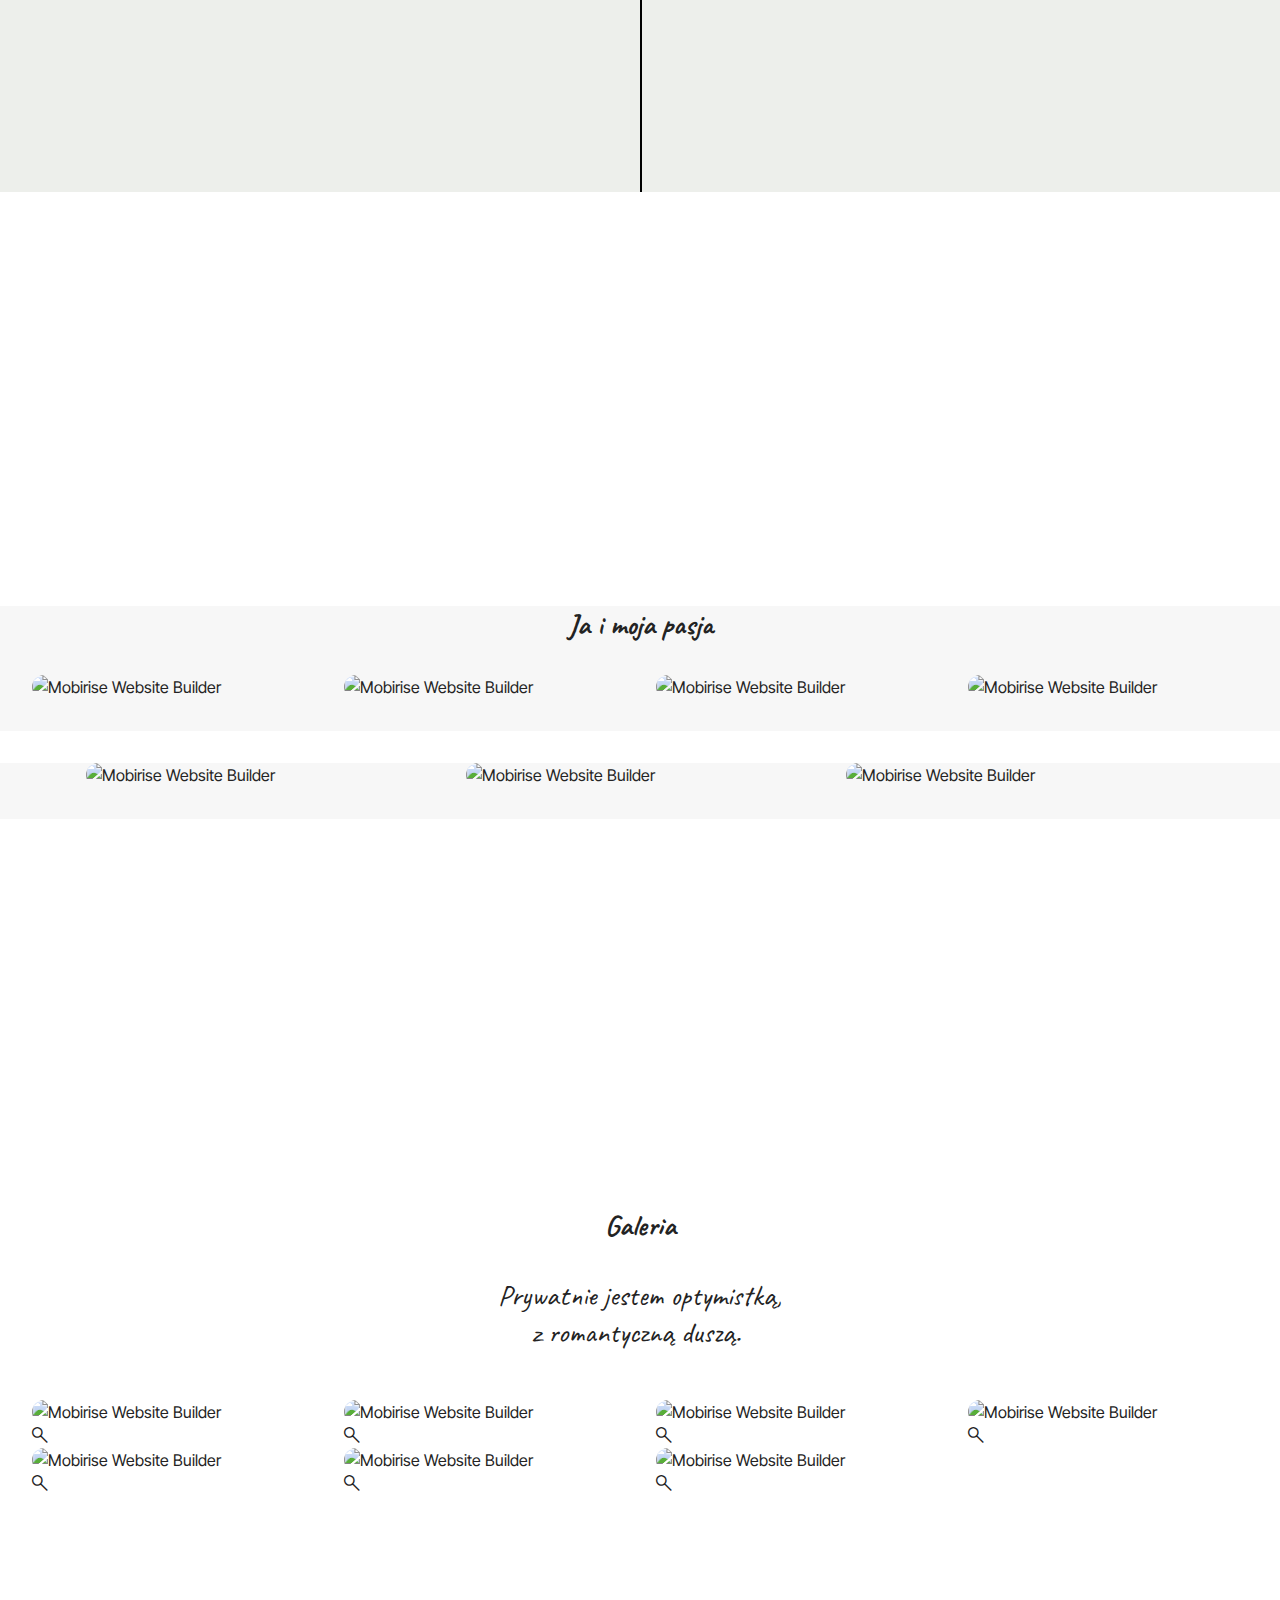
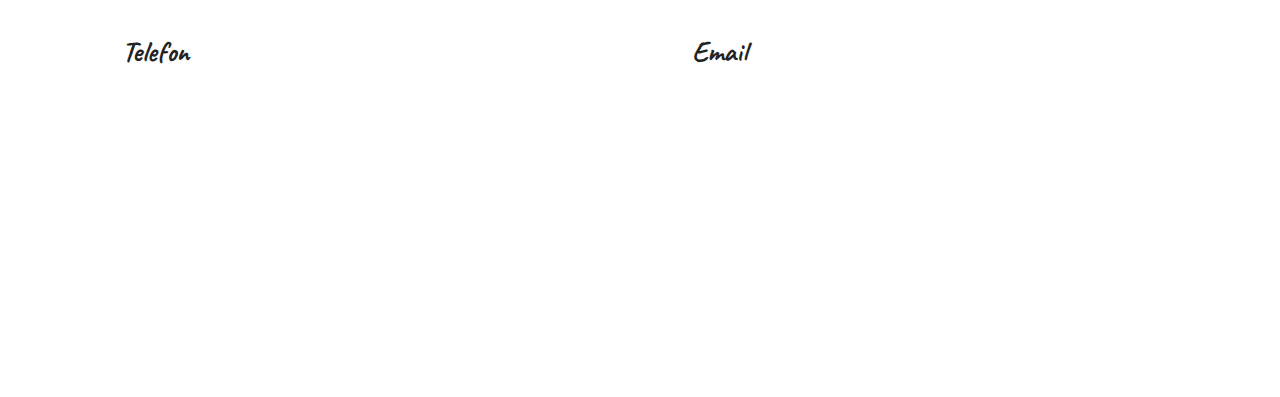
==== commit 6210ccf7: "Add files via upload" ====
--- a/index.html
+++ b/index.html
@@ -101,7 +101,7 @@
                 <span class="iconBackground"></span>
                 <div class="col-12 col-md-6">
                     <div class="image-wrapper">
-                        <img src="assets/images/img-8045-948x1264.jpeg" alt="Mobirise Website Builder" title="">
+                        <img src="assets/images/img-8045-948x1264.webp" alt="Mobirise Website Builder" title="">
                     </div>
                 </div>
                 <div class="col-12 col-md-6">
@@ -140,7 +140,7 @@
         <div class="card-wrapper">
           <div class="row">
             <div class="col-12 col-md-12 col-lg-5 image-wrapper">
-              <img class="w-100" src="assets/images/img-8814-978x734.jpeg" alt="Mobirise Website Builder">
+              <img class="w-100" src="assets/images/img-e4217-1-978x1304.webp" alt="Mobirise Website Builder">
             </div>
             <div class="col-12 col-lg col-md-12">
               <div class="text-wrapper align-left">
@@ -179,8 +179,8 @@
         </div>
         <div class="row mbr-gallery mt-4">
             <div class="col-12 col-md-6 col-lg-3 item gallery-image active">
-                <div class="item-wrapper" data-toggle="modal" data-bs-toggle="modal" data-target="#tUSedi7y4S-modal" data-bs-target="#tUSedi7y4S-modal">
-                    <img class="w-100" src="assets/images/img-1930-609x426.jpeg" alt="Mobirise Website Builder" data-slide-to="0" data-bs-slide-to="0" data-target="#lb-tUSedi7y4S" data-bs-target="#lb-tUSedi7y4S">
+                <div class="item-wrapper" data-toggle="modal" data-bs-toggle="modal" data-target="#tZ0RqpIjsg-modal" data-bs-target="#tZ0RqpIjsg-modal">
+                    <img class="w-100" src="assets/images/img-1930-609x426.webp" alt="Mobirise Website Builder" data-slide-to="0" data-bs-slide-to="0" data-target="#lb-tZ0RqpIjsg" data-bs-target="#lb-tZ0RqpIjsg">
                     <div class="icon-wrapper">
                         <span class="mobi-mbri mobi-mbri-search mbr-iconfont mbr-iconfont-btn"></span>
                     </div>
@@ -190,64 +190,64 @@
             
             
             <div class="col-12 col-md-6 col-lg-3 item gallery-image">
-                <div class="item-wrapper" data-toggle="modal" data-bs-toggle="modal" data-target="#tUSedi7y4S-modal" data-bs-target="#tUSedi7y4S-modal">
-                    <img class="w-100" src="assets/images/img-8739-561x748.jpeg" alt="Mobirise Website Builder" data-slide-to="1" data-bs-slide-to="1" data-target="#lb-tUSedi7y4S" data-bs-target="#lb-tUSedi7y4S">
+                <div class="item-wrapper" data-toggle="modal" data-bs-toggle="modal" data-target="#tZ0RqpIjsg-modal" data-bs-target="#tZ0RqpIjsg-modal">
+                    <img class="w-100" src="assets/images/img-8738-kopia-561x427.webp" alt="Mobirise Website Builder" data-slide-to="1" data-bs-slide-to="1" data-target="#lb-tZ0RqpIjsg" data-bs-target="#lb-tZ0RqpIjsg">
                     <div class="icon-wrapper">
                         <span class="mobi-mbri mobi-mbri-search mbr-iconfont mbr-iconfont-btn"></span>
                     </div>
                 </div>
                 
             </div><div class="col-12 col-md-6 col-lg-3 item gallery-image">
-                <div class="item-wrapper" data-toggle="modal" data-bs-toggle="modal" data-target="#tUSedi7y4S-modal" data-bs-target="#tUSedi7y4S-modal">
-                    <img class="w-100" src="assets/images/img-e5365-609x812.jpeg" alt="Mobirise Website Builder" data-slide-to="2" data-bs-slide-to="2" data-target="#lb-tUSedi7y4S" data-bs-target="#lb-tUSedi7y4S">
+                <div class="item-wrapper" data-toggle="modal" data-bs-toggle="modal" data-target="#tZ0RqpIjsg-modal" data-bs-target="#tZ0RqpIjsg-modal">
+                    <img class="w-100" src="assets/images/img-e5365-609x812.webp" alt="Mobirise Website Builder" data-slide-to="2" data-bs-slide-to="2" data-target="#lb-tZ0RqpIjsg" data-bs-target="#lb-tZ0RqpIjsg">
                     <div class="icon-wrapper">
                         <span class="mobi-mbri mobi-mbri-search mbr-iconfont mbr-iconfont-btn"></span>
                     </div>
                 </div>
                 
             </div><div class="col-12 col-md-6 col-lg-3 item gallery-image">
-                <div class="item-wrapper" data-toggle="modal" data-bs-toggle="modal" data-target="#tUSedi7y4S-modal" data-bs-target="#tUSedi7y4S-modal">
-                    <img class="w-100" src="assets/images/img-1409-609x436.jpeg" alt="Mobirise Website Builder" data-slide-to="3" data-bs-slide-to="3" data-target="#lb-tUSedi7y4S" data-bs-target="#lb-tUSedi7y4S">
-                    <div class="icon-wrapper">
-                        <span class="mobi-mbri mobi-mbri-search mbr-iconfont mbr-iconfont-btn"></span>
-                    </div>
-                </div>
-                
-            </div>
-        </div>
-
-        <div class="modal mbr-slider" tabindex="-1" role="dialog" aria-hidden="true" id="tUSedi7y4S-modal">
+                <div class="item-wrapper" data-toggle="modal" data-bs-toggle="modal" data-target="#tZ0RqpIjsg-modal" data-bs-target="#tZ0RqpIjsg-modal">
+                    <img class="w-100" src="assets/images/img-1409-609x436.webp" alt="Mobirise Website Builder" data-slide-to="3" data-bs-slide-to="3" data-target="#lb-tZ0RqpIjsg" data-bs-target="#lb-tZ0RqpIjsg">
+                    <div class="icon-wrapper">
+                        <span class="mobi-mbri mobi-mbri-search mbr-iconfont mbr-iconfont-btn"></span>
+                    </div>
+                </div>
+                
+            </div>
+        </div>
+
+        <div class="modal mbr-slider" tabindex="-1" role="dialog" aria-hidden="true" id="tZ0RqpIjsg-modal">
             <div class="modal-dialog" role="document">
                 <div class="modal-content">
                     <div class="modal-body">
-                        <div class="carousel slide" id="lb-tUSedi7y4S" data-interval="5000" data-bs-interval="5000">
+                        <div class="carousel slide" id="lb-tZ0RqpIjsg" data-interval="5000" data-bs-interval="5000">
                             <div class="carousel-inner">
                                 <div class="carousel-item active">
-                                    <img class="d-block w-100" src="assets/images/img-1930-609x426.jpeg" alt="Mobirise Website Builder">
+                                    <img class="d-block w-100" src="assets/images/img-1930-609x426.webp" alt="Mobirise Website Builder">
                                 </div>
                                 
                                 
                                 <div class="carousel-item">
-                                    <img class="d-block w-100" src="assets/images/img-8739-561x748.jpeg" alt="Mobirise Website Builder">
+                                    <img class="d-block w-100" src="assets/images/img-8738-kopia-561x427.webp" alt="Mobirise Website Builder">
                                 </div><div class="carousel-item">
-                                    <img class="d-block w-100" src="assets/images/img-e5365-609x812.jpeg" alt="Mobirise Website Builder">
+                                    <img class="d-block w-100" src="assets/images/img-e5365-609x812.webp" alt="Mobirise Website Builder">
                                 </div><div class="carousel-item">
-                                    <img class="d-block w-100" src="assets/images/img-1409-609x436.jpeg" alt="Mobirise Website Builder">
+                                    <img class="d-block w-100" src="assets/images/img-1409-609x436.webp" alt="Mobirise Website Builder">
                                 </div>
                             </div>
                             <ol class="carousel-indicators">
-                                <li data-slide-to="0" data-bs-slide-to="0" class="active" data-target="#lb-tUSedi7y4S" data-bs-target="#lb-tUSedi7y4S"></li>
-                                <li data-slide-to="1" data-bs-slide-to="1" data-target="#lb-tUSedi7y4S" data-bs-target="#lb-tUSedi7y4S"></li>
-                                <li data-slide-to="2" data-bs-slide-to="2" data-target="#lb-tUSedi7y4S" data-bs-target="#lb-tUSedi7y4S"></li>
-                                <li data-slide-to="3" data-bs-slide-to="3" data-target="#lb-tUSedi7y4S" data-bs-target="#lb-tUSedi7y4S"></li>
+                                <li data-slide-to="0" data-bs-slide-to="0" class="active" data-target="#lb-tZ0RqpIjsg" data-bs-target="#lb-tZ0RqpIjsg"></li>
+                                <li data-slide-to="1" data-bs-slide-to="1" data-target="#lb-tZ0RqpIjsg" data-bs-target="#lb-tZ0RqpIjsg"></li>
+                                <li data-slide-to="2" data-bs-slide-to="2" data-target="#lb-tZ0RqpIjsg" data-bs-target="#lb-tZ0RqpIjsg"></li>
+                                <li data-slide-to="3" data-bs-slide-to="3" data-target="#lb-tZ0RqpIjsg" data-bs-target="#lb-tZ0RqpIjsg"></li>
                             </ol>
                             <a role="button" href="" class="close" data-dismiss="modal" data-bs-dismiss="modal" aria-label="Close">
                             </a>
-                            <a class="carousel-control-prev carousel-control" role="button" data-slide="prev" data-bs-slide="prev" href="#lb-tUSedi7y4S">
+                            <a class="carousel-control-prev carousel-control" role="button" data-slide="prev" data-bs-slide="prev" href="#lb-tZ0RqpIjsg">
                                 <span class="mobi-mbri mobi-mbri-arrow-prev" aria-hidden="true"></span>
                                 <span class="sr-only visually-hidden">Previous</span>
                             </a>
-                            <a class="carousel-control-next carousel-control" role="button" data-slide="next" data-bs-slide="next" href="#lb-tUSedi7y4S">
+                            <a class="carousel-control-next carousel-control" role="button" data-slide="next" data-bs-slide="next" href="#lb-tZ0RqpIjsg">
                                 <span class="mobi-mbri mobi-mbri-arrow-next" aria-hidden="true"></span>
                                 <span class="sr-only visually-hidden">Next</span>
                             </a>
@@ -259,7 +259,7 @@
     </div>
 </section>
 
-<section data-bs-version="5.1" class="gallery6 mbr-gallery cid-tULKWG4HGP" id="gallery6-29">
+<section data-bs-version="5.1" class="gallery4 mbr-gallery cid-tUM1V3l8sF" id="gallery4-2b">
     
 
     
@@ -268,166 +268,66 @@
     <div class="container">
         
         <div class="row mbr-gallery mt-4">
-            <div class="col-12 col-md-6 col-lg-3 item gallery-image active">
-                <div class="item-wrapper" data-toggle="modal" data-bs-toggle="modal" data-target="#tUSediPSpB-modal" data-bs-target="#tUSediPSpB-modal">
-                    <img class="w-100" src="assets/images/img-6471-3024x4032.jpg" alt="Mobirise Website Builder" data-slide-to="0" data-bs-slide-to="0" data-target="#lb-tUSediPSpB" data-bs-target="#lb-tUSediPSpB">
-                    <div class="icon-wrapper">
-                        <span class="mobi-mbri mobi-mbri-search mbr-iconfont mbr-iconfont-btn"></span>
-                    </div>
-                </div>
-                
-            </div><div class="col-12 col-md-6 col-lg-3 item gallery-image">
-                <div class="item-wrapper" data-toggle="modal" data-bs-toggle="modal" data-target="#tUSediPSpB-modal" data-bs-target="#tUSediPSpB-modal">
-                    <img class="w-100" src="assets/images/img-6495-506x380.jpeg" alt="Mobirise Website Builder" data-slide-to="1" data-bs-slide-to="1" data-target="#lb-tUSediPSpB" data-bs-target="#lb-tUSediPSpB">
-                    <div class="icon-wrapper">
-                        <span class="mobi-mbri mobi-mbri-search mbr-iconfont mbr-iconfont-btn"></span>
-                    </div>
-                </div>
-                
-            </div>
-            
-            
-            <div class="col-12 col-md-6 col-lg-3 item gallery-image">
-                <div class="item-wrapper" data-toggle="modal" data-bs-toggle="modal" data-target="#tUSediPSpB-modal" data-bs-target="#tUSediPSpB-modal">
-                    <img class="w-100" src="assets/images/img-6452-609x812.jpeg" alt="Mobirise Website Builder" data-slide-to="2" data-bs-slide-to="2" data-target="#lb-tUSediPSpB" data-bs-target="#lb-tUSediPSpB">
-                    <div class="icon-wrapper">
-                        <span class="mobi-mbri mobi-mbri-search mbr-iconfont mbr-iconfont-btn"></span>
-                    </div>
-                </div>
-                
-            </div><div class="col-12 col-md-6 col-lg-3 item gallery-image">
-                <div class="item-wrapper" data-toggle="modal" data-bs-toggle="modal" data-target="#tUSediPSpB-modal" data-bs-target="#tUSediPSpB-modal">
-                    <img class="w-100" src="assets/images/img-6506-609x812.jpeg" alt="Mobirise Website Builder" data-slide-to="3" data-bs-slide-to="3" data-target="#lb-tUSediPSpB" data-bs-target="#lb-tUSediPSpB">
-                    <div class="icon-wrapper">
-                        <span class="mobi-mbri mobi-mbri-search mbr-iconfont mbr-iconfont-btn"></span>
-                    </div>
-                </div>
-                
-            </div>
-        </div>
-
-        <div class="modal mbr-slider" tabindex="-1" role="dialog" aria-hidden="true" id="tUSediPSpB-modal">
+            
+            
+            <div class="col-12 col-md-6 col-lg-4 item gallery-image active">
+                <div class="item-wrapper" data-toggle="modal" data-bs-toggle="modal" data-target="#tZ0RqqpnoQ-modal" data-bs-target="#tZ0RqqpnoQ-modal">
+                    <img class="w-100" src="assets/images/img-e6726-506x380.webp" alt="Mobirise Website Builder" data-slide-to="0" data-bs-slide-to="0" data-target="#lb-tZ0RqqpnoQ" data-bs-target="#lb-tZ0RqqpnoQ">
+                    <div class="icon-wrapper">
+                        <span class="mobi-mbri mobi-mbri-search mbr-iconfont mbr-iconfont-btn"></span>
+                    </div>
+                </div>
+                
+            </div><div class="col-12 col-md-6 col-lg-4 item gallery-image">
+                <div class="item-wrapper" data-toggle="modal" data-bs-toggle="modal" data-target="#tZ0RqqpnoQ-modal" data-bs-target="#tZ0RqqpnoQ-modal">
+                    <img class="w-100" src="assets/images/img-e6937-1108x754.webp" alt="Mobirise Website Builder" data-slide-to="1" data-bs-slide-to="1" data-target="#lb-tZ0RqqpnoQ" data-bs-target="#lb-tZ0RqqpnoQ">
+                    <div class="icon-wrapper">
+                        <span class="mobi-mbri mobi-mbri-search mbr-iconfont mbr-iconfont-btn"></span>
+                    </div>
+                </div>
+                
+            </div><div class="col-12 col-md-6 col-lg-4 item gallery-image">
+                <div class="item-wrapper" data-toggle="modal" data-bs-toggle="modal" data-target="#tZ0RqqpnoQ-modal" data-bs-target="#tZ0RqqpnoQ-modal">
+                    <img class="w-100" src="assets/images/img-e6892-1076x807.webp" alt="Mobirise Website Builder" data-slide-to="2" data-bs-slide-to="2" data-target="#lb-tZ0RqqpnoQ" data-bs-target="#lb-tZ0RqqpnoQ">
+                    <div class="icon-wrapper">
+                        <span class="mobi-mbri mobi-mbri-search mbr-iconfont mbr-iconfont-btn"></span>
+                    </div>
+                </div>
+                
+            </div>
+            
+        </div>
+
+        <div class="modal mbr-slider" tabindex="-1" role="dialog" aria-hidden="true" id="tZ0RqqpnoQ-modal">
             <div class="modal-dialog" role="document">
                 <div class="modal-content">
                     <div class="modal-body">
-                        <div class="carousel slide" id="lb-tUSediPSpB" data-interval="5000" data-bs-interval="5000">
+                        <div class="carousel slide carousel-fade" id="lb-tZ0RqqpnoQ" data-ride="carousel" data-bs-ride="carousel" data-interval="5000" data-bs-interval="5000">
                             <div class="carousel-inner">
+                                
+                                
                                 <div class="carousel-item active">
-                                    <img class="d-block w-100" src="assets/images/img-6471-3024x4032.jpg" alt="Mobirise Website Builder">
+                                    <img class="d-block w-100" src="assets/images/img-e6726-506x380.webp" alt="Mobirise Website Builder">
+                                </div><div class="carousel-item active">
+                                    <img class="d-block w-100" src="assets/images/img-e6937-1108x754.webp" alt="Mobirise Website Builder">
                                 </div><div class="carousel-item">
-                                    <img class="d-block w-100" src="assets/images/img-6495-506x380.jpeg" alt="Mobirise Website Builder">
-                                </div>
-                                
-                                
-                                <div class="carousel-item">
-                                    <img class="d-block w-100" src="assets/images/img-6452-609x812.jpeg" alt="Mobirise Website Builder">
-                                </div><div class="carousel-item">
-                                    <img class="d-block w-100" src="assets/images/img-6506-609x812.jpeg" alt="Mobirise Website Builder">
-                                </div>
+                                    <img class="d-block w-100" src="assets/images/img-e6892-1076x807.webp" alt="Mobirise Website Builder">
+                                </div>
+                                
                             </div>
                             <ol class="carousel-indicators">
-                                <li data-slide-to="0" data-bs-slide-to="0" class="active" data-target="#lb-tUSediPSpB" data-bs-target="#lb-tUSediPSpB"></li>
-                                <li data-slide-to="1" data-bs-slide-to="1" data-target="#lb-tUSediPSpB" data-bs-target="#lb-tUSediPSpB"></li>
-                                <li data-slide-to="2" data-bs-slide-to="2" data-target="#lb-tUSediPSpB" data-bs-target="#lb-tUSediPSpB"></li><li data-slide-to="3" data-bs-slide-to="3" data-target="#lb-tUSediPSpB" data-bs-target="#lb-tUSediPSpB"></li>
+                                <li data-slide-to="0" data-bs-slide-to="0" class="active" data-target="#lb-tZ0RqqpnoQ" data-bs-target="#lb-tZ0RqqpnoQ"></li>
+                                <li data-slide-to="1" data-bs-slide-to="1" data-target="#lb-tZ0RqqpnoQ" data-bs-target="#lb-tZ0RqqpnoQ"></li>
+                                <li data-slide-to="2" data-bs-slide-to="2" data-target="#lb-tZ0RqqpnoQ" data-bs-target="#lb-tZ0RqqpnoQ"></li>
                                 
                             </ol>
                             <a role="button" href="" class="close" data-dismiss="modal" data-bs-dismiss="modal" aria-label="Close">
                             </a>
-                            <a class="carousel-control-prev carousel-control" role="button" data-slide="prev" data-bs-slide="prev" href="#lb-tUSediPSpB">
+                            <a class="carousel-control-prev carousel-control" role="button" data-slide="prev" data-bs-slide="prev" href="#lb-tZ0RqqpnoQ">
                                 <span class="mobi-mbri mobi-mbri-arrow-prev" aria-hidden="true"></span>
                                 <span class="sr-only visually-hidden">Previous</span>
                             </a>
-                            <a class="carousel-control-next carousel-control" role="button" data-slide="next" data-bs-slide="next" href="#lb-tUSediPSpB">
-                                <span class="mobi-mbri mobi-mbri-arrow-next" aria-hidden="true"></span>
-                                <span class="sr-only visually-hidden">Next</span>
-                            </a>
-                        </div>
-                    </div>
-                </div>
-            </div>
-        </div>
-    </div>
-</section>
-
-<section data-bs-version="5.1" class="gallery4 mbr-gallery cid-tUM1V3l8sF" id="gallery4-2b">
-    
-
-    
-    
-
-    <div class="container">
-        
-        <div class="row mbr-gallery mt-4">
-            
-            
-            <div class="col-12 col-md-6 col-lg-3 item gallery-image active">
-                <div class="item-wrapper" data-toggle="modal" data-bs-toggle="modal" data-target="#tUSedjo1Um-modal" data-bs-target="#tUSedjo1Um-modal">
-                    <img class="w-100" src="assets/images/img-e6726-506x380.jpeg" alt="Mobirise Website Builder" data-slide-to="0" data-bs-slide-to="0" data-target="#lb-tUSedjo1Um" data-bs-target="#lb-tUSedjo1Um">
-                    <div class="icon-wrapper">
-                        <span class="mobi-mbri mobi-mbri-search mbr-iconfont mbr-iconfont-btn"></span>
-                    </div>
-                </div>
-                
-            </div><div class="col-12 col-md-6 col-lg-3 item gallery-image">
-                <div class="item-wrapper" data-toggle="modal" data-bs-toggle="modal" data-target="#tUSedjo1Um-modal" data-bs-target="#tUSedjo1Um-modal">
-                    <img class="w-100" src="assets/images/dsc-7613-506x335.jpeg" alt="Mobirise Website Builder" data-slide-to="1" data-bs-slide-to="1" data-target="#lb-tUSedjo1Um" data-bs-target="#lb-tUSedjo1Um">
-                    <div class="icon-wrapper">
-                        <span class="mobi-mbri mobi-mbri-search mbr-iconfont mbr-iconfont-btn"></span>
-                    </div>
-                </div>
-                
-            </div><div class="col-12 col-md-6 col-lg-3 item gallery-image">
-                <div class="item-wrapper" data-toggle="modal" data-bs-toggle="modal" data-target="#tUSedjo1Um-modal" data-bs-target="#tUSedjo1Um-modal">
-                    <img class="w-100" src="assets/images/img-e6937-1108x754.jpeg" alt="Mobirise Website Builder" data-slide-to="2" data-bs-slide-to="2" data-target="#lb-tUSedjo1Um" data-bs-target="#lb-tUSedjo1Um">
-                    <div class="icon-wrapper">
-                        <span class="mobi-mbri mobi-mbri-search mbr-iconfont mbr-iconfont-btn"></span>
-                    </div>
-                </div>
-                
-            </div><div class="col-12 col-md-6 col-lg-3 item gallery-image">
-                <div class="item-wrapper" data-toggle="modal" data-bs-toggle="modal" data-target="#tUSedjo1Um-modal" data-bs-target="#tUSedjo1Um-modal">
-                    <img class="w-100" src="assets/images/img-e6892-1076x807.jpeg" alt="Mobirise Website Builder" data-slide-to="3" data-bs-slide-to="3" data-target="#lb-tUSedjo1Um" data-bs-target="#lb-tUSedjo1Um">
-                    <div class="icon-wrapper">
-                        <span class="mobi-mbri mobi-mbri-search mbr-iconfont mbr-iconfont-btn"></span>
-                    </div>
-                </div>
-                
-            </div>
-            
-        </div>
-
-        <div class="modal mbr-slider" tabindex="-1" role="dialog" aria-hidden="true" id="tUSedjo1Um-modal">
-            <div class="modal-dialog" role="document">
-                <div class="modal-content">
-                    <div class="modal-body">
-                        <div class="carousel slide carousel-fade" id="lb-tUSedjo1Um" data-ride="carousel" data-bs-ride="carousel" data-interval="5000" data-bs-interval="5000">
-                            <div class="carousel-inner">
-                                
-                                
-                                <div class="carousel-item active">
-                                    <img class="d-block w-100" src="assets/images/img-e6726-506x380.jpeg" alt="Mobirise Website Builder">
-                                </div><div class="carousel-item">
-                                    <img class="d-block w-100" src="assets/images/dsc-7613-506x335.jpeg" alt="Mobirise Website Builder">
-                                </div><div class="carousel-item active">
-                                    <img class="d-block w-100" src="assets/images/img-e6937-1108x754.jpeg" alt="Mobirise Website Builder">
-                                </div><div class="carousel-item">
-                                    <img class="d-block w-100" src="assets/images/img-e6892-1076x807.jpeg" alt="Mobirise Website Builder">
-                                </div>
-                                
-                            </div>
-                            <ol class="carousel-indicators">
-                                <li data-slide-to="0" data-bs-slide-to="0" class="active" data-target="#lb-tUSedjo1Um" data-bs-target="#lb-tUSedjo1Um"></li>
-                                <li data-slide-to="1" data-bs-slide-to="1" data-target="#lb-tUSedjo1Um" data-bs-target="#lb-tUSedjo1Um"></li>
-                                <li data-slide-to="2" data-bs-slide-to="2" data-target="#lb-tUSedjo1Um" data-bs-target="#lb-tUSedjo1Um"></li>
-                                <li data-slide-to="3" data-bs-slide-to="3" data-target="#lb-tUSedjo1Um" data-bs-target="#lb-tUSedjo1Um"></li>
-                            </ol>
-                            <a role="button" href="" class="close" data-dismiss="modal" data-bs-dismiss="modal" aria-label="Close">
-                            </a>
-                            <a class="carousel-control-prev carousel-control" role="button" data-slide="prev" data-bs-slide="prev" href="#lb-tUSedjo1Um">
-                                <span class="mobi-mbri mobi-mbri-arrow-prev" aria-hidden="true"></span>
-                                <span class="sr-only visually-hidden">Previous</span>
-                            </a>
-                            <a class="carousel-control-next carousel-control" role="button" data-slide="next" data-bs-slide="next" href="#lb-tUSedjo1Um">
+                            <a class="carousel-control-next carousel-control" role="button" data-slide="next" data-bs-slide="next" href="#lb-tZ0RqqpnoQ">
                                 <span class="mobi-mbri mobi-mbri-arrow-next" aria-hidden="true"></span>
                                 <span class="sr-only visually-hidden">Next</span>
                             </a>
@@ -477,22 +377,22 @@
             <div class="col-12 content-head">
                 <div class="mbr-section-head mb-5">
                     <h3 class="mbr-section-title mbr-fonts-style align-center m-0 display-7"><strong>Galeria</strong></h3>
-                    <h4 class="mbr-section-subtitle mbr-fonts-style align-center mb-0 mt-4 display-7">Prywatnie jestem optymistką, z duszą romantyczną.&nbsp;</h4>
+                    <h4 class="mbr-section-subtitle mbr-fonts-style align-center mb-0 mt-4 display-7">Prywatnie jestem optymistką, <br>z romantyczną duszą.&nbsp;</h4>
                 </div>
             </div>
         </div>
         <div class="row mbr-gallery mbr-masonry" data-masonry="{&quot;percentPosition&quot;: true }">
             <div class="col-12 col-md-6 col-lg-3 item gallery-image active">
-                <div class="item-wrapper" data-toggle="modal" data-bs-toggle="modal" data-target="#tUSedkm0az-modal" data-bs-target="#tUSedkm0az-modal">
-                    <img class="w-100" src="assets/images/img-6958-561x421.jpeg" alt="Mobirise Website Builder" data-slide-to="0" data-bs-slide-to="0" data-target="#lb-tUSedkm0az" data-bs-target="#lb-tUSedkm0az">
+                <div class="item-wrapper" data-toggle="modal" data-bs-toggle="modal" data-target="#tZ0RqrmnFE-modal" data-bs-target="#tZ0RqrmnFE-modal">
+                    <img class="w-100" src="assets/images/img-6958-561x421.webp" alt="Mobirise Website Builder" data-slide-to="0" data-bs-slide-to="0" data-target="#lb-tZ0RqrmnFE" data-bs-target="#lb-tZ0RqrmnFE">
                     <div class="icon-wrapper">
                         <span class="mobi-mbri mobi-mbri-search mbr-iconfont mbr-iconfont-btn"></span>
                     </div>
                 </div>
                 
             </div><div class="col-12 col-md-6 col-lg-3 item gallery-image">
-                <div class="item-wrapper" data-toggle="modal" data-bs-toggle="modal" data-target="#tUSedkm0az-modal" data-bs-target="#tUSedkm0az-modal">
-                    <img class="w-100" src="assets/images/img-6965-561x421.jpeg" alt="Mobirise Website Builder" data-slide-to="1" data-bs-slide-to="1" data-target="#lb-tUSedkm0az" data-bs-target="#lb-tUSedkm0az">
+                <div class="item-wrapper" data-toggle="modal" data-bs-toggle="modal" data-target="#tZ0RqrmnFE-modal" data-bs-target="#tZ0RqrmnFE-modal">
+                    <img class="w-100" src="assets/images/img-6507-561x421.webp" alt="Mobirise Website Builder" data-slide-to="1" data-bs-slide-to="1" data-target="#lb-tZ0RqrmnFE" data-bs-target="#lb-tZ0RqrmnFE">
                     <div class="icon-wrapper">
                         <span class="mobi-mbri mobi-mbri-search mbr-iconfont mbr-iconfont-btn"></span>
                     </div>
@@ -501,8 +401,8 @@
             </div>
             
             <div class="col-12 col-md-6 col-lg-3 item gallery-image">
-                <div class="item-wrapper" data-toggle="modal" data-bs-toggle="modal" data-target="#tUSedkm0az-modal" data-bs-target="#tUSedkm0az-modal">
-                    <img class="w-100" src="assets/images/img-8011-561x748.jpeg" alt="Mobirise Website Builder" data-slide-to="2" data-bs-slide-to="2" data-target="#lb-tUSedkm0az" data-bs-target="#lb-tUSedkm0az">
+                <div class="item-wrapper" data-toggle="modal" data-bs-toggle="modal" data-target="#tZ0RqrmnFE-modal" data-bs-target="#tZ0RqrmnFE-modal">
+                    <img class="w-100" src="assets/images/img-8011-561x748.webp" alt="Mobirise Website Builder" data-slide-to="2" data-bs-slide-to="2" data-target="#lb-tZ0RqrmnFE" data-bs-target="#lb-tZ0RqrmnFE">
                     <div class="icon-wrapper">
                         <span class="mobi-mbri mobi-mbri-search mbr-iconfont mbr-iconfont-btn"></span>
                     </div>
@@ -510,8 +410,8 @@
                 
             </div>
             <div class="col-12 col-md-6 col-lg-3 item gallery-image">
-                <div class="item-wrapper" data-toggle="modal" data-bs-toggle="modal" data-target="#tUSedkm0az-modal" data-bs-target="#tUSedkm0az-modal">
-                    <img class="w-100" src="assets/images/img-8039-561x748.jpeg" alt="Mobirise Website Builder" data-slide-to="3" data-bs-slide-to="3" data-target="#lb-tUSedkm0az" data-bs-target="#lb-tUSedkm0az">
+                <div class="item-wrapper" data-toggle="modal" data-bs-toggle="modal" data-target="#tZ0RqrmnFE-modal" data-bs-target="#tZ0RqrmnFE-modal">
+                    <img class="w-100" src="assets/images/img-8039-561x748.webp" alt="Mobirise Website Builder" data-slide-to="3" data-bs-slide-to="3" data-target="#lb-tZ0RqrmnFE" data-bs-target="#lb-tZ0RqrmnFE">
                     <div class="icon-wrapper">
                         <span class="mobi-mbri mobi-mbri-search mbr-iconfont mbr-iconfont-btn"></span>
                     </div>
@@ -519,16 +419,16 @@
                 
             </div>
             <div class="col-12 col-md-6 col-lg-3 item gallery-image">
-                <div class="item-wrapper" data-toggle="modal" data-bs-toggle="modal" data-target="#tUSedkm0az-modal" data-bs-target="#tUSedkm0az-modal">
-                    <img class="w-100" src="assets/images/img-8008-561x748.jpeg" alt="Mobirise Website Builder" data-slide-to="4" data-bs-slide-to="4" data-target="#lb-tUSedkm0az" data-bs-target="#lb-tUSedkm0az">
+                <div class="item-wrapper" data-toggle="modal" data-bs-toggle="modal" data-target="#tZ0RqrmnFE-modal" data-bs-target="#tZ0RqrmnFE-modal">
+                    <img class="w-100" src="assets/images/img-8008-561x748.webp" alt="Mobirise Website Builder" data-slide-to="4" data-bs-slide-to="4" data-target="#lb-tZ0RqrmnFE" data-bs-target="#lb-tZ0RqrmnFE">
                     <div class="icon-wrapper">
                         <span class="mobi-mbri mobi-mbri-search mbr-iconfont mbr-iconfont-btn"></span>
                     </div>
                 </div>
                 
             </div><div class="col-12 col-md-6 col-lg-3 item gallery-image">
-                <div class="item-wrapper" data-toggle="modal" data-bs-toggle="modal" data-target="#tUSedkm0az-modal" data-bs-target="#tUSedkm0az-modal">
-                    <img class="w-100" src="assets/images/img-e6933-561x748.jpeg" alt="Mobirise Website Builder" data-slide-to="5" data-bs-slide-to="5" data-target="#lb-tUSedkm0az" data-bs-target="#lb-tUSedkm0az">
+                <div class="item-wrapper" data-toggle="modal" data-bs-toggle="modal" data-target="#tZ0RqrmnFE-modal" data-bs-target="#tZ0RqrmnFE-modal">
+                    <img class="w-100" src="assets/images/img-e6933-561x748.webp" alt="Mobirise Website Builder" data-slide-to="5" data-bs-slide-to="5" data-target="#lb-tZ0RqrmnFE" data-bs-target="#lb-tZ0RqrmnFE">
                     <div class="icon-wrapper">
                         <span class="mobi-mbri mobi-mbri-search mbr-iconfont mbr-iconfont-btn"></span>
                     </div>
@@ -537,60 +437,60 @@
             </div>
             
             <div class="col-12 col-md-6 col-lg-3 item gallery-image">
-                <div class="item-wrapper" data-toggle="modal" data-bs-toggle="modal" data-target="#tUSedkm0az-modal" data-bs-target="#tUSedkm0az-modal">
-                    <img class="w-100" src="assets/images/img-e8063-561x748.jpeg" alt="Mobirise Website Builder" data-slide-to="6" data-bs-slide-to="6" data-target="#lb-tUSedkm0az" data-bs-target="#lb-tUSedkm0az">
-                    <div class="icon-wrapper">
-                        <span class="mobi-mbri mobi-mbri-search mbr-iconfont mbr-iconfont-btn"></span>
-                    </div>
-                </div>
-                
-            </div>
-        </div>
-
-        <div class="modal mbr-slider" tabindex="-1" role="dialog" aria-hidden="true" id="tUSedkm0az-modal">
+                <div class="item-wrapper" data-toggle="modal" data-bs-toggle="modal" data-target="#tZ0RqrmnFE-modal" data-bs-target="#tZ0RqrmnFE-modal">
+                    <img class="w-100" src="assets/images/img-e8063-561x748.webp" alt="Mobirise Website Builder" data-slide-to="6" data-bs-slide-to="6" data-target="#lb-tZ0RqrmnFE" data-bs-target="#lb-tZ0RqrmnFE">
+                    <div class="icon-wrapper">
+                        <span class="mobi-mbri mobi-mbri-search mbr-iconfont mbr-iconfont-btn"></span>
+                    </div>
+                </div>
+                
+            </div>
+        </div>
+
+        <div class="modal mbr-slider" tabindex="-1" role="dialog" aria-hidden="true" id="tZ0RqrmnFE-modal">
             <div class="modal-dialog" role="document">
                 <div class="modal-content">
                     <div class="modal-body">
-                        <div class="carousel slide" id="lb-tUSedkm0az" data-interval="5000" data-bs-interval="5000">
+                        <div class="carousel slide" id="lb-tZ0RqrmnFE" data-interval="5000" data-bs-interval="5000">
                             <div class="carousel-inner">
                                 <div class="carousel-item active">
-                                    <img class="d-block w-100" src="assets/images/img-6958-561x421.jpeg" alt="Mobirise Website Builder">
+                                    <img class="d-block w-100" src="assets/images/img-6958-561x421.webp" alt="Mobirise Website Builder">
                                 </div><div class="carousel-item">
-                                    <img class="d-block w-100" src="assets/images/img-6965-561x421.jpeg" alt="Mobirise Website Builder">
+                                    <img class="d-block w-100" src="assets/images/img-6507-561x421.webp" alt="Mobirise Website Builder">
                                 </div>
                                 
                                 <div class="carousel-item">
-                                    <img class="d-block w-100" src="assets/images/img-8011-561x748.jpeg" alt="Mobirise Website Builder">
+                                    <img class="d-block w-100" src="assets/images/img-8011-561x748.webp" alt="Mobirise Website Builder">
                                 </div>
                                 <div class="carousel-item">
-                                    <img class="d-block w-100" src="assets/images/img-8039-561x748.jpeg" alt="Mobirise Website Builder">
+                                    <img class="d-block w-100" src="assets/images/img-8039-561x748.webp" alt="Mobirise Website Builder">
                                 </div>
                                 <div class="carousel-item">
-                                    <img class="d-block w-100" src="assets/images/img-8008-561x748.jpeg" alt="Mobirise Website Builder">
+                                    <img class="d-block w-100" src="assets/images/img-8008-561x748.webp" alt="Mobirise Website Builder">
                                 </div><div class="carousel-item">
-                                    <img class="d-block w-100" src="assets/images/img-e6933-561x748.jpeg" alt="Mobirise Website Builder">
+                                    <img class="d-block w-100" src="assets/images/img-e6933-561x748.webp" alt="Mobirise Website Builder">
                                 </div>
                                 
                                 <div class="carousel-item">
-                                    <img class="d-block w-100" src="assets/images/img-e8063-561x748.jpeg" alt="Mobirise Website Builder">
+                                    <img class="d-block w-100" src="assets/images/img-e8063-561x748.webp" alt="Mobirise Website Builder">
                                 </div>
                             </div>
                             <ol class="carousel-indicators">
-                                <li data-slide-to="0" data-bs-slide-to="0" class="active" data-target="#lb-tUSedkm0az" data-bs-target="#lb-tUSedkm0az"></li>
-                                <li data-slide-to="1" data-bs-slide-to="1" data-target="#lb-tUSedkm0az" data-bs-target="#lb-tUSedkm0az"></li>
-                                <li data-slide-to="2" data-bs-slide-to="2" data-target="#lb-tUSedkm0az" data-bs-target="#lb-tUSedkm0az"></li>
-                                <li data-slide-to="3" data-bs-slide-to="3" data-target="#lb-tUSedkm0az" data-bs-target="#lb-tUSedkm0az"></li>
-                                <li data-slide-to="4" data-bs-slide-to="4" data-target="#lb-tUSedkm0az" data-bs-target="#lb-tUSedkm0az"></li>
-                                <li data-slide-to="5" data-bs-slide-to="5" data-target="#lb-tUSedkm0az" data-bs-target="#lb-tUSedkm0az"></li>
-                                <li data-slide-to="6" data-bs-slide-to="6" data-target="#lb-tUSedkm0az" data-bs-target="#lb-tUSedkm0az"></li>
+                                <li data-slide-to="0" data-bs-slide-to="0" class="active" data-target="#lb-tZ0RqrmnFE" data-bs-target="#lb-tZ0RqrmnFE"></li>
+                                <li data-slide-to="1" data-bs-slide-to="1" data-target="#lb-tZ0RqrmnFE" data-bs-target="#lb-tZ0RqrmnFE"></li>
+                                <li data-slide-to="2" data-bs-slide-to="2" data-target="#lb-tZ0RqrmnFE" data-bs-target="#lb-tZ0RqrmnFE"></li>
+                                <li data-slide-to="3" data-bs-slide-to="3" data-target="#lb-tZ0RqrmnFE" data-bs-target="#lb-tZ0RqrmnFE"></li>
+                                <li data-slide-to="4" data-bs-slide-to="4" data-target="#lb-tZ0RqrmnFE" data-bs-target="#lb-tZ0RqrmnFE"></li>
+                                <li data-slide-to="5" data-bs-slide-to="5" data-target="#lb-tZ0RqrmnFE" data-bs-target="#lb-tZ0RqrmnFE"></li>
+                                <li data-slide-to="6" data-bs-slide-to="6" data-target="#lb-tZ0RqrmnFE" data-bs-target="#lb-tZ0RqrmnFE"></li>
                             </ol>
                             <a role="button" href="" class="close" data-dismiss="modal" data-bs-dismiss="modal" aria-label="Close">
                             </a>
-                            <a class="carousel-control-prev carousel-control" role="button" data-slide="prev" data-bs-slide="prev" href="#lb-tUSedkm0az">
+                            <a class="carousel-control-prev carousel-control" role="button" data-slide="prev" data-bs-slide="prev" href="#lb-tZ0RqrmnFE">
                                 <span class="mobi-mbri mobi-mbri-arrow-prev" aria-hidden="true"></span>
                                 <span class="sr-only visually-hidden">Previous</span>
                             </a>
-                            <a class="carousel-control-next carousel-control" role="button" data-slide="next" data-bs-slide="next" href="#lb-tUSedkm0az">
+                            <a class="carousel-control-next carousel-control" role="button" data-slide="next" data-bs-slide="next" href="#lb-tZ0RqrmnFE">
                                 <span class="mobi-mbri mobi-mbri-arrow-next" aria-hidden="true"></span>
                                 <span class="sr-only visually-hidden">Next</span>
                             </a>
@@ -674,7 +574,7 @@
             </div>
         </div>
     </div>
-</section><section class="display-7" style="padding: 0;align-items: center;justify-content: center;flex-wrap: wrap;    align-content: center;display: flex;position: relative;height: 4rem;"><a href="https://mobiri.se/3108109" style="flex: 1 1;height: 4rem;position: absolute;width: 100%;z-index: 1;"><img alt="" style="height: 4rem;" src="[data-uri]"></a><p style="margin: 0;text-align: center;" class="display-7">&#8204;</p><a style="z-index:1" href="https://mobirise.com/html-editor.html">WYSIWYG HTML Editor</a></section><script src="assets/bootstrap/js/bootstrap.bundle.min.js"></script>  <script src="assets/parallax/jarallax.js"></script>  <script src="assets/web/assets/cookies-alert-plugin/cookies-alert-core.js"></script>  <script src="assets/web/assets/cookies-alert-plugin/cookies-alert-script.js"></script>  <script src="assets/smoothscroll/smooth-scroll.js"></script>  <script src="assets/ytplayer/index.js"></script>  <script src="assets/dropdown/js/navbar-dropdown.js"></script>  <script src="assets/masonry/masonry.pkgd.min.js"></script>  <script src="assets/imagesloaded/imagesloaded.pkgd.min.js"></script>  <script src="assets/theme/js/script.js"></script>  <script src="assets/gallery/player.min.js"></script>  <script src="assets/gallery/script.js"></script>  
+</section><section class="display-7" style="padding: 0;align-items: center;justify-content: center;flex-wrap: wrap;    align-content: center;display: flex;position: relative;height: 4rem;"><a href="https://mobiri.se/3108109" style="flex: 1 1;height: 4rem;position: absolute;width: 100%;z-index: 1;"><img alt="" style="height: 4rem;" src="[data-uri]"></a><p style="margin: 0;text-align: center;" class="display-7">&#8204;</p><a style="z-index:1" href="https://mobirise.com"> Website Building Software</a></section><script src="assets/bootstrap/js/bootstrap.bundle.min.js"></script>  <script src="assets/parallax/jarallax.js"></script>  <script src="assets/web/assets/cookies-alert-plugin/cookies-alert-core.js"></script>  <script src="assets/web/assets/cookies-alert-plugin/cookies-alert-script.js"></script>  <script src="assets/smoothscroll/smooth-scroll.js"></script>  <script src="assets/ytplayer/index.js"></script>  <script src="assets/dropdown/js/navbar-dropdown.js"></script>  <script src="assets/masonry/masonry.pkgd.min.js"></script>  <script src="assets/imagesloaded/imagesloaded.pkgd.min.js"></script>  <script src="assets/theme/js/script.js"></script>  <script src="assets/gallery/player.min.js"></script>  <script src="assets/gallery/script.js"></script>  
   
   
 <input name="cookieData" type="hidden" data-cookie-cookiesAlertType='false' data-cookie-customDialogSelector='null' data-cookie-colorText='#424a4d' data-cookie-colorBg='rgb(255, 255, 255)' data-cookie-opacityOverlay='0' data-cookie-bgOpacity='100' data-cookie-textButton='GOT IT' data-cookie-rejectText='REJECT' data-cookie-colorButton='#2b7a69' data-cookie-rejectColor='#ffffff' data-cookie-colorLink='#424a4d' data-cookie-underlineLink='true' data-cookie-text="We use cookies to give you the best experience. Read our <a href='polityka-prywatnosci.html'>Polityka Prywatności</a>.">
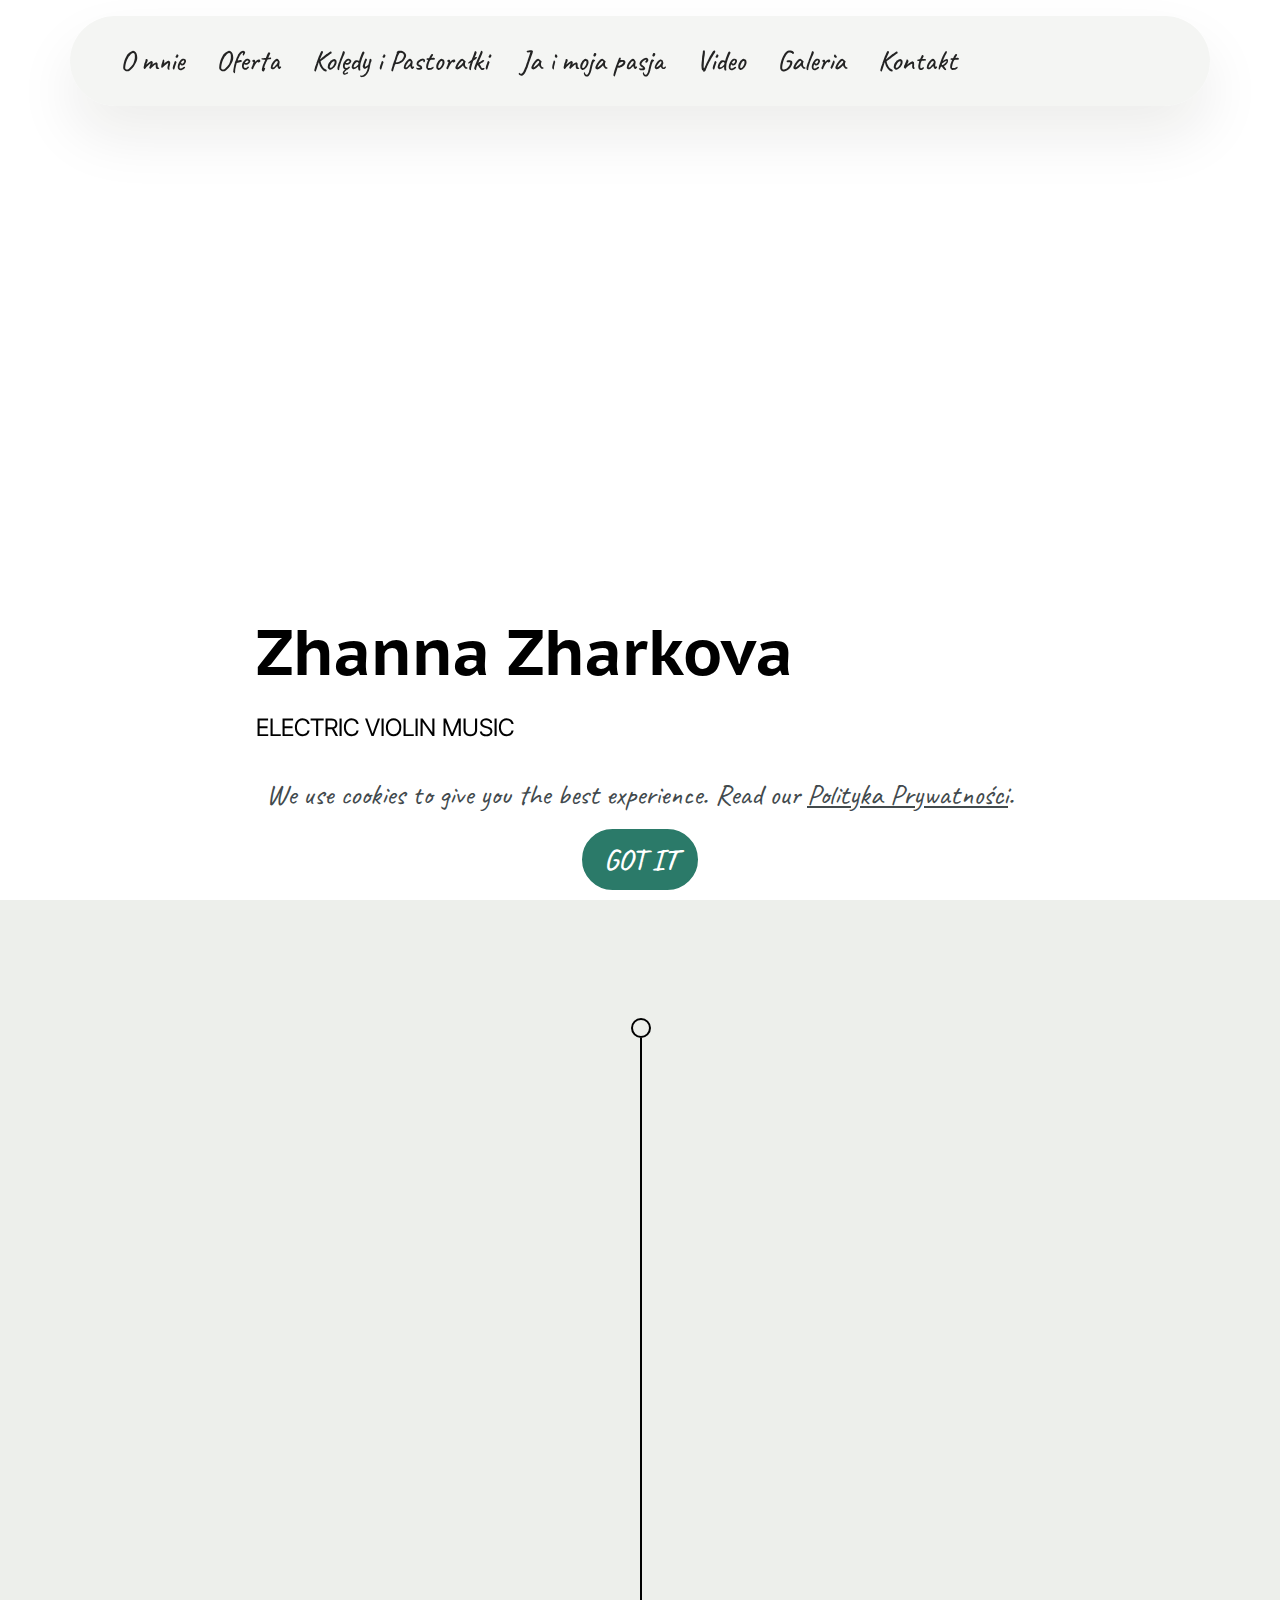
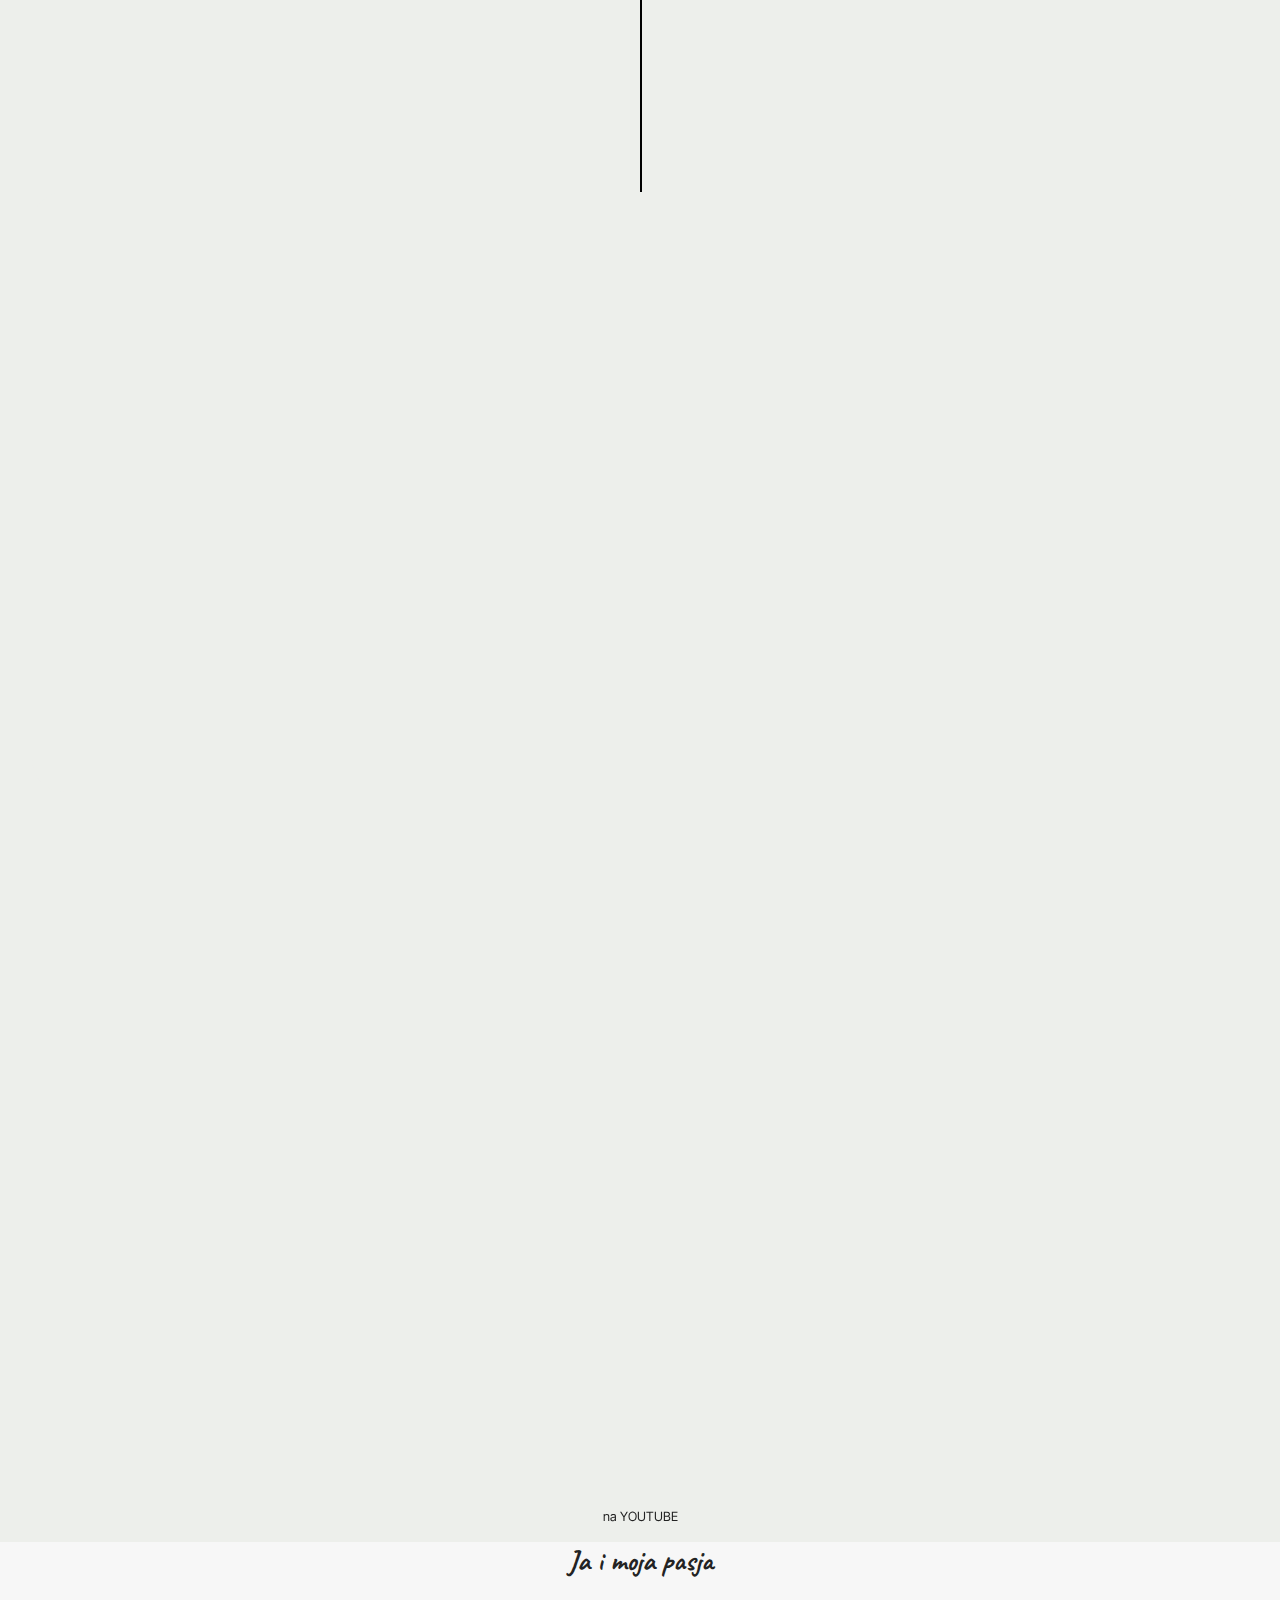
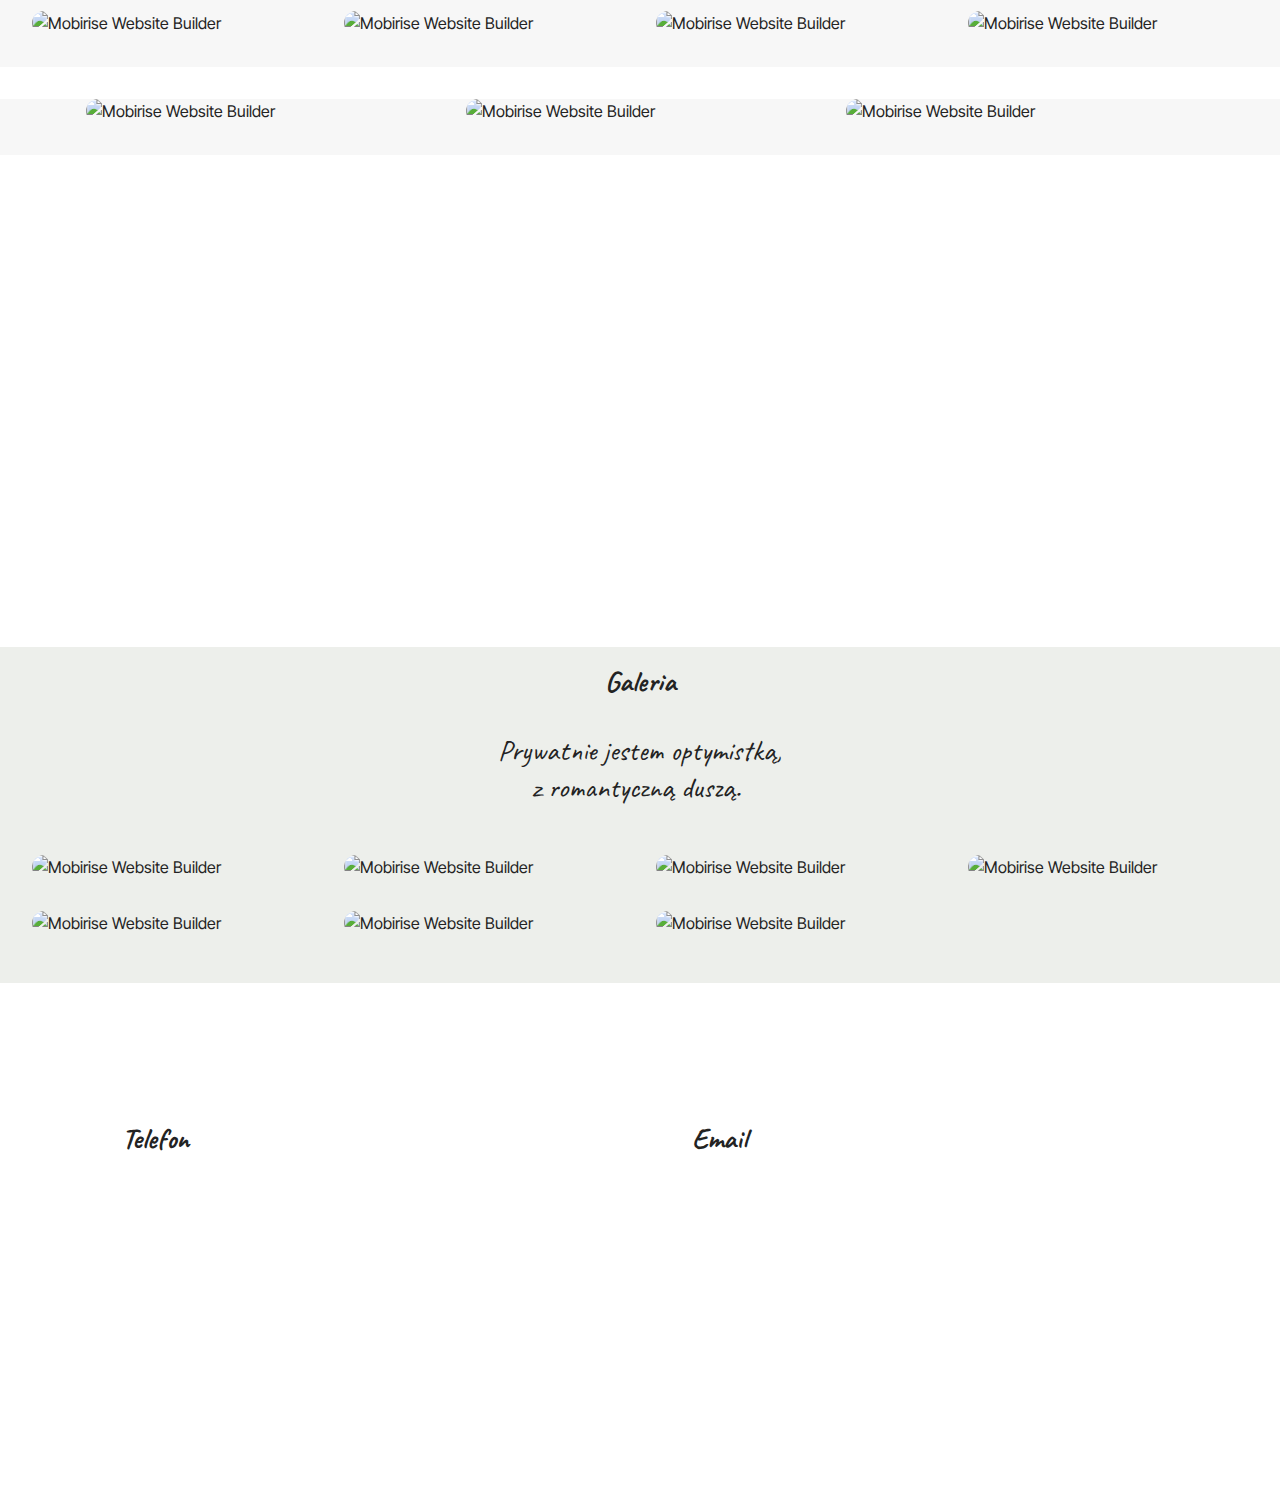
==== commit 233dd5af: "Add files via upload" ====
--- a/index.html
+++ b/index.html
@@ -57,8 +57,8 @@
 						<a class="nav-link link text-black text-primary display-7" href="index.html#timeline3-2c">O mnie</a>
 					</li>
 					<li class="nav-item">
-						<a class="nav-link link text-black text-primary display-7" href="index.html#content7-28" aria-expanded="false">Oferta</a>
-					</li><li class="nav-item"><a class="nav-link link text-black text-primary display-7" href="index.html#gallery6-27">Ja i moja pasja</a></li><li class="nav-item"><a class="nav-link link text-black text-primary display-7" href="index.html#video05-2d">Video</a></li>
+						<a class="nav-link link text-black text-primary display-7" href="index.html#article05-2e" aria-expanded="false">Oferta</a>
+					</li><li class="nav-item"><a class="nav-link link text-black text-primary display-7" href="index.html#slider02-2i">Kolędy i Pastorałki</a></li><li class="nav-item"><a class="nav-link link text-black text-primary display-7" href="index.html#gallery6-27">Ja i moja pasja</a></li><li class="nav-item"><a class="nav-link link text-black text-primary display-7" href="index.html#video05-2d">Video</a></li>
 					<li class="nav-item"><a class="nav-link link text-black text-primary display-7" href="index.html#gallery02-2f">Galeria</a></li><li class="nav-item">
 						<a class="nav-link link text-black text-primary display-7" href="index.html#contacts01-1t">Kontakt</a>
 					</li></ul>
@@ -140,11 +140,11 @@
         <div class="card-wrapper">
           <div class="row">
             <div class="col-12 col-md-12 col-lg-5 image-wrapper">
-              <img class="w-100" src="assets/images/img-e4217-1-978x1304.webp" alt="Mobirise Website Builder">
+              <img class="w-100" src="assets/images/img-e4217-7-978x1304.webp" alt="Mobirise Website Builder">
             </div>
             <div class="col-12 col-lg col-md-12">
               <div class="text-wrapper align-left">
-                <h1 class="mbr-section-title mbr-fonts-style mb-4 display-7"><strong>Oferta</strong></h1>
+                <h1 class="mbr-section-title mbr-fonts-style mb-4 display-7"><strong><a href="index.html#article05-2e" class="text-primary">Oferta</a></strong></h1>
                 <p class="mbr-text mbr-fonts-style mb-4 display-4">Zamów energetyzujący koncert na swoją uroczystość! Każda okazja jest idealna, <br>aby przeżyć niezapomniane chwile przy oryginalnym brzmieniu skrzypiec elektrycznych!
 <br>Przyjadę na Twój:<br>              ślub
 <br>              urodziny
@@ -166,6 +166,61 @@
   </div>
 </section>
 
+<section data-bs-version="5.1" class="slider2 mbr-embla cid-tZuvBQyFQ2" id="slider02-2i">
+	
+
+	
+	
+
+	<div class="position-relative text-center">
+		<h3 class="mb-5 mbr-fonts-style display-7"><strong><a href="index.html#slider02-2i" class="text-primary">KOĘDY I PASTORAŁKI</a></strong></h3>
+
+		<div class="embla" data-skip-snaps="true" data-align="center" data-auto-play-interval="5" data-draggable="true">
+			<div class="embla__viewport container-fluid">
+				<div class="embla__container">
+					<div class="embla__slide slider-image item" style="margin-left: 1rem; margin-right: 1rem;">
+						<div class="user">
+							<div class="user_image">
+								<div class="item-wrapper position-relative">
+									<img src="assets/images/2-1200x806.webp" alt="Mobirise Website Builder">
+								</div>
+							</div>
+							<div class="user_text mb-4">
+								<p class="mbr-fonts-style display-7">Proponuję Państwu nagranie z polskimi i ukraińskimi kolędami i pastorałkami. Niech zabrzmią w Państwa domach wspaniałe świąteczne utwory, <br>które znamy i kochamy!</p>
+							</div>
+							<div class="user_name mbr-fonts-style mb-2 display-7"><a href="https://youtu.be/tUFGJLwFGGo?si=NUkVvC1miG-mb6fd" class="text-primary" target="_blank">POSŁUCHAJ</a></div>
+							<div class="user_desk mbr-fonts-style display-5">na YOUTUBE</div>
+						</div>
+					</div>
+					<div class="embla__slide slider-image item" style="margin-left: 1rem; margin-right: 1rem;">
+						<div class="user">
+							<div class="user_image">
+								<div class="item-wrapper position-relative">
+									<img src="assets/images/combo-3-2-1600x754.webp" alt="Mobirise Website Builder">
+								</div>
+							</div>
+							<div class="user_text mb-4">
+								<p class="mbr-fonts-style display-5"></p>
+							</div>
+							<div class="user_name mbr-fonts-style mb-2 display-7"></div>
+							<div class="user_desk mbr-fonts-style display-7"></div>
+						</div>
+					</div>
+					
+				</div>
+			</div>
+			<button class="embla__button embla__button--prev">
+				<span class="mobi-mbri mobi-mbri-arrow-prev mbr-iconfont" aria-hidden="true"></span>
+				<span class="sr-only visually-hidden visually-hidden visually-hidden">Previous</span>
+			</button>
+			<button class="embla__button embla__button--next">
+				<span class="mobi-mbri mobi-mbri-arrow-next mbr-iconfont" aria-hidden="true"></span>
+				<span class="sr-only visually-hidden visually-hidden visually-hidden">Next</span>
+			</button>
+		</div>
+	</div>
+</section>
+
 <section data-bs-version="5.1" class="gallery6 mbr-gallery cid-tUKwRuwR7y" id="gallery6-27">
     
 
@@ -179,8 +234,8 @@
         </div>
         <div class="row mbr-gallery mt-4">
             <div class="col-12 col-md-6 col-lg-3 item gallery-image active">
-                <div class="item-wrapper" data-toggle="modal" data-bs-toggle="modal" data-target="#tZ0RqpIjsg-modal" data-bs-target="#tZ0RqpIjsg-modal">
-                    <img class="w-100" src="assets/images/img-1930-609x426.webp" alt="Mobirise Website Builder" data-slide-to="0" data-bs-slide-to="0" data-target="#lb-tZ0RqpIjsg" data-bs-target="#lb-tZ0RqpIjsg">
+                <div class="item-wrapper" data-toggle="modal" data-bs-toggle="modal" data-target="#tZuPivp5oQ-modal" data-bs-target="#tZuPivp5oQ-modal">
+                    <img class="w-100" src="assets/images/img-1930-609x426.webp" alt="Mobirise Website Builder" data-slide-to="0" data-bs-slide-to="0" data-target="#lb-tZuPivp5oQ" data-bs-target="#lb-tZuPivp5oQ">
                     <div class="icon-wrapper">
                         <span class="mobi-mbri mobi-mbri-search mbr-iconfont mbr-iconfont-btn"></span>
                     </div>
@@ -190,37 +245,37 @@
             
             
             <div class="col-12 col-md-6 col-lg-3 item gallery-image">
-                <div class="item-wrapper" data-toggle="modal" data-bs-toggle="modal" data-target="#tZ0RqpIjsg-modal" data-bs-target="#tZ0RqpIjsg-modal">
-                    <img class="w-100" src="assets/images/img-8738-kopia-561x427.webp" alt="Mobirise Website Builder" data-slide-to="1" data-bs-slide-to="1" data-target="#lb-tZ0RqpIjsg" data-bs-target="#lb-tZ0RqpIjsg">
+                <div class="item-wrapper" data-toggle="modal" data-bs-toggle="modal" data-target="#tZuPivp5oQ-modal" data-bs-target="#tZuPivp5oQ-modal">
+                    <img class="w-100" src="assets/images/img-8738-kopia-561x427.webp" alt="Mobirise Website Builder" data-slide-to="1" data-bs-slide-to="1" data-target="#lb-tZuPivp5oQ" data-bs-target="#lb-tZuPivp5oQ">
                     <div class="icon-wrapper">
                         <span class="mobi-mbri mobi-mbri-search mbr-iconfont mbr-iconfont-btn"></span>
                     </div>
                 </div>
                 
             </div><div class="col-12 col-md-6 col-lg-3 item gallery-image">
-                <div class="item-wrapper" data-toggle="modal" data-bs-toggle="modal" data-target="#tZ0RqpIjsg-modal" data-bs-target="#tZ0RqpIjsg-modal">
-                    <img class="w-100" src="assets/images/img-e5365-609x812.webp" alt="Mobirise Website Builder" data-slide-to="2" data-bs-slide-to="2" data-target="#lb-tZ0RqpIjsg" data-bs-target="#lb-tZ0RqpIjsg">
+                <div class="item-wrapper" data-toggle="modal" data-bs-toggle="modal" data-target="#tZuPivp5oQ-modal" data-bs-target="#tZuPivp5oQ-modal">
+                    <img class="w-100" src="assets/images/img-e5365-609x812.webp" alt="Mobirise Website Builder" data-slide-to="2" data-bs-slide-to="2" data-target="#lb-tZuPivp5oQ" data-bs-target="#lb-tZuPivp5oQ">
                     <div class="icon-wrapper">
                         <span class="mobi-mbri mobi-mbri-search mbr-iconfont mbr-iconfont-btn"></span>
                     </div>
                 </div>
                 
             </div><div class="col-12 col-md-6 col-lg-3 item gallery-image">
-                <div class="item-wrapper" data-toggle="modal" data-bs-toggle="modal" data-target="#tZ0RqpIjsg-modal" data-bs-target="#tZ0RqpIjsg-modal">
-                    <img class="w-100" src="assets/images/img-1409-609x436.webp" alt="Mobirise Website Builder" data-slide-to="3" data-bs-slide-to="3" data-target="#lb-tZ0RqpIjsg" data-bs-target="#lb-tZ0RqpIjsg">
-                    <div class="icon-wrapper">
-                        <span class="mobi-mbri mobi-mbri-search mbr-iconfont mbr-iconfont-btn"></span>
-                    </div>
-                </div>
-                
-            </div>
-        </div>
-
-        <div class="modal mbr-slider" tabindex="-1" role="dialog" aria-hidden="true" id="tZ0RqpIjsg-modal">
+                <div class="item-wrapper" data-toggle="modal" data-bs-toggle="modal" data-target="#tZuPivp5oQ-modal" data-bs-target="#tZuPivp5oQ-modal">
+                    <img class="w-100" src="assets/images/img-1409-609x436.webp" alt="Mobirise Website Builder" data-slide-to="3" data-bs-slide-to="3" data-target="#lb-tZuPivp5oQ" data-bs-target="#lb-tZuPivp5oQ">
+                    <div class="icon-wrapper">
+                        <span class="mobi-mbri mobi-mbri-search mbr-iconfont mbr-iconfont-btn"></span>
+                    </div>
+                </div>
+                
+            </div>
+        </div>
+
+        <div class="modal mbr-slider" tabindex="-1" role="dialog" aria-hidden="true" id="tZuPivp5oQ-modal">
             <div class="modal-dialog" role="document">
                 <div class="modal-content">
                     <div class="modal-body">
-                        <div class="carousel slide" id="lb-tZ0RqpIjsg" data-interval="5000" data-bs-interval="5000">
+                        <div class="carousel slide" id="lb-tZuPivp5oQ" data-interval="5000" data-bs-interval="5000">
                             <div class="carousel-inner">
                                 <div class="carousel-item active">
                                     <img class="d-block w-100" src="assets/images/img-1930-609x426.webp" alt="Mobirise Website Builder">
@@ -236,18 +291,18 @@
                                 </div>
                             </div>
                             <ol class="carousel-indicators">
-                                <li data-slide-to="0" data-bs-slide-to="0" class="active" data-target="#lb-tZ0RqpIjsg" data-bs-target="#lb-tZ0RqpIjsg"></li>
-                                <li data-slide-to="1" data-bs-slide-to="1" data-target="#lb-tZ0RqpIjsg" data-bs-target="#lb-tZ0RqpIjsg"></li>
-                                <li data-slide-to="2" data-bs-slide-to="2" data-target="#lb-tZ0RqpIjsg" data-bs-target="#lb-tZ0RqpIjsg"></li>
-                                <li data-slide-to="3" data-bs-slide-to="3" data-target="#lb-tZ0RqpIjsg" data-bs-target="#lb-tZ0RqpIjsg"></li>
+                                <li data-slide-to="0" data-bs-slide-to="0" class="active" data-target="#lb-tZuPivp5oQ" data-bs-target="#lb-tZuPivp5oQ"></li>
+                                <li data-slide-to="1" data-bs-slide-to="1" data-target="#lb-tZuPivp5oQ" data-bs-target="#lb-tZuPivp5oQ"></li>
+                                <li data-slide-to="2" data-bs-slide-to="2" data-target="#lb-tZuPivp5oQ" data-bs-target="#lb-tZuPivp5oQ"></li>
+                                <li data-slide-to="3" data-bs-slide-to="3" data-target="#lb-tZuPivp5oQ" data-bs-target="#lb-tZuPivp5oQ"></li>
                             </ol>
                             <a role="button" href="" class="close" data-dismiss="modal" data-bs-dismiss="modal" aria-label="Close">
                             </a>
-                            <a class="carousel-control-prev carousel-control" role="button" data-slide="prev" data-bs-slide="prev" href="#lb-tZ0RqpIjsg">
+                            <a class="carousel-control-prev carousel-control" role="button" data-slide="prev" data-bs-slide="prev" href="#lb-tZuPivp5oQ">
                                 <span class="mobi-mbri mobi-mbri-arrow-prev" aria-hidden="true"></span>
                                 <span class="sr-only visually-hidden">Previous</span>
                             </a>
-                            <a class="carousel-control-next carousel-control" role="button" data-slide="next" data-bs-slide="next" href="#lb-tZ0RqpIjsg">
+                            <a class="carousel-control-next carousel-control" role="button" data-slide="next" data-bs-slide="next" href="#lb-tZuPivp5oQ">
                                 <span class="mobi-mbri mobi-mbri-arrow-next" aria-hidden="true"></span>
                                 <span class="sr-only visually-hidden">Next</span>
                             </a>
@@ -271,38 +326,38 @@
             
             
             <div class="col-12 col-md-6 col-lg-4 item gallery-image active">
-                <div class="item-wrapper" data-toggle="modal" data-bs-toggle="modal" data-target="#tZ0RqqpnoQ-modal" data-bs-target="#tZ0RqqpnoQ-modal">
-                    <img class="w-100" src="assets/images/img-e6726-506x380.webp" alt="Mobirise Website Builder" data-slide-to="0" data-bs-slide-to="0" data-target="#lb-tZ0RqqpnoQ" data-bs-target="#lb-tZ0RqqpnoQ">
+                <div class="item-wrapper" data-toggle="modal" data-bs-toggle="modal" data-target="#tZuPivY8NQ-modal" data-bs-target="#tZuPivY8NQ-modal">
+                    <img class="w-100" src="assets/images/img-e6726-506x380.webp" alt="Mobirise Website Builder" data-slide-to="0" data-bs-slide-to="0" data-target="#lb-tZuPivY8NQ" data-bs-target="#lb-tZuPivY8NQ">
                     <div class="icon-wrapper">
                         <span class="mobi-mbri mobi-mbri-search mbr-iconfont mbr-iconfont-btn"></span>
                     </div>
                 </div>
                 
             </div><div class="col-12 col-md-6 col-lg-4 item gallery-image">
-                <div class="item-wrapper" data-toggle="modal" data-bs-toggle="modal" data-target="#tZ0RqqpnoQ-modal" data-bs-target="#tZ0RqqpnoQ-modal">
-                    <img class="w-100" src="assets/images/img-e6937-1108x754.webp" alt="Mobirise Website Builder" data-slide-to="1" data-bs-slide-to="1" data-target="#lb-tZ0RqqpnoQ" data-bs-target="#lb-tZ0RqqpnoQ">
+                <div class="item-wrapper" data-toggle="modal" data-bs-toggle="modal" data-target="#tZuPivY8NQ-modal" data-bs-target="#tZuPivY8NQ-modal">
+                    <img class="w-100" src="assets/images/img-e6937-1108x754.webp" alt="Mobirise Website Builder" data-slide-to="1" data-bs-slide-to="1" data-target="#lb-tZuPivY8NQ" data-bs-target="#lb-tZuPivY8NQ">
                     <div class="icon-wrapper">
                         <span class="mobi-mbri mobi-mbri-search mbr-iconfont mbr-iconfont-btn"></span>
                     </div>
                 </div>
                 
             </div><div class="col-12 col-md-6 col-lg-4 item gallery-image">
-                <div class="item-wrapper" data-toggle="modal" data-bs-toggle="modal" data-target="#tZ0RqqpnoQ-modal" data-bs-target="#tZ0RqqpnoQ-modal">
-                    <img class="w-100" src="assets/images/img-e6892-1076x807.webp" alt="Mobirise Website Builder" data-slide-to="2" data-bs-slide-to="2" data-target="#lb-tZ0RqqpnoQ" data-bs-target="#lb-tZ0RqqpnoQ">
-                    <div class="icon-wrapper">
-                        <span class="mobi-mbri mobi-mbri-search mbr-iconfont mbr-iconfont-btn"></span>
-                    </div>
-                </div>
-                
-            </div>
-            
-        </div>
-
-        <div class="modal mbr-slider" tabindex="-1" role="dialog" aria-hidden="true" id="tZ0RqqpnoQ-modal">
+                <div class="item-wrapper" data-toggle="modal" data-bs-toggle="modal" data-target="#tZuPivY8NQ-modal" data-bs-target="#tZuPivY8NQ-modal">
+                    <img class="w-100" src="assets/images/img-e6892-1076x807.webp" alt="Mobirise Website Builder" data-slide-to="2" data-bs-slide-to="2" data-target="#lb-tZuPivY8NQ" data-bs-target="#lb-tZuPivY8NQ">
+                    <div class="icon-wrapper">
+                        <span class="mobi-mbri mobi-mbri-search mbr-iconfont mbr-iconfont-btn"></span>
+                    </div>
+                </div>
+                
+            </div>
+            
+        </div>
+
+        <div class="modal mbr-slider" tabindex="-1" role="dialog" aria-hidden="true" id="tZuPivY8NQ-modal">
             <div class="modal-dialog" role="document">
                 <div class="modal-content">
                     <div class="modal-body">
-                        <div class="carousel slide carousel-fade" id="lb-tZ0RqqpnoQ" data-ride="carousel" data-bs-ride="carousel" data-interval="5000" data-bs-interval="5000">
+                        <div class="carousel slide carousel-fade" id="lb-tZuPivY8NQ" data-ride="carousel" data-bs-ride="carousel" data-interval="5000" data-bs-interval="5000">
                             <div class="carousel-inner">
                                 
                                 
@@ -316,18 +371,18 @@
                                 
                             </div>
                             <ol class="carousel-indicators">
-                                <li data-slide-to="0" data-bs-slide-to="0" class="active" data-target="#lb-tZ0RqqpnoQ" data-bs-target="#lb-tZ0RqqpnoQ"></li>
-                                <li data-slide-to="1" data-bs-slide-to="1" data-target="#lb-tZ0RqqpnoQ" data-bs-target="#lb-tZ0RqqpnoQ"></li>
-                                <li data-slide-to="2" data-bs-slide-to="2" data-target="#lb-tZ0RqqpnoQ" data-bs-target="#lb-tZ0RqqpnoQ"></li>
+                                <li data-slide-to="0" data-bs-slide-to="0" class="active" data-target="#lb-tZuPivY8NQ" data-bs-target="#lb-tZuPivY8NQ"></li>
+                                <li data-slide-to="1" data-bs-slide-to="1" data-target="#lb-tZuPivY8NQ" data-bs-target="#lb-tZuPivY8NQ"></li>
+                                <li data-slide-to="2" data-bs-slide-to="2" data-target="#lb-tZuPivY8NQ" data-bs-target="#lb-tZuPivY8NQ"></li>
                                 
                             </ol>
                             <a role="button" href="" class="close" data-dismiss="modal" data-bs-dismiss="modal" aria-label="Close">
                             </a>
-                            <a class="carousel-control-prev carousel-control" role="button" data-slide="prev" data-bs-slide="prev" href="#lb-tZ0RqqpnoQ">
+                            <a class="carousel-control-prev carousel-control" role="button" data-slide="prev" data-bs-slide="prev" href="#lb-tZuPivY8NQ">
                                 <span class="mobi-mbri mobi-mbri-arrow-prev" aria-hidden="true"></span>
                                 <span class="sr-only visually-hidden">Previous</span>
                             </a>
-                            <a class="carousel-control-next carousel-control" role="button" data-slide="next" data-bs-slide="next" href="#lb-tZ0RqqpnoQ">
+                            <a class="carousel-control-next carousel-control" role="button" data-slide="next" data-bs-slide="next" href="#lb-tZuPivY8NQ">
                                 <span class="mobi-mbri mobi-mbri-arrow-next" aria-hidden="true"></span>
                                 <span class="sr-only visually-hidden">Next</span>
                             </a>
@@ -383,16 +438,16 @@
         </div>
         <div class="row mbr-gallery mbr-masonry" data-masonry="{&quot;percentPosition&quot;: true }">
             <div class="col-12 col-md-6 col-lg-3 item gallery-image active">
-                <div class="item-wrapper" data-toggle="modal" data-bs-toggle="modal" data-target="#tZ0RqrmnFE-modal" data-bs-target="#tZ0RqrmnFE-modal">
-                    <img class="w-100" src="assets/images/img-6958-561x421.webp" alt="Mobirise Website Builder" data-slide-to="0" data-bs-slide-to="0" data-target="#lb-tZ0RqrmnFE" data-bs-target="#lb-tZ0RqrmnFE">
+                <div class="item-wrapper" data-toggle="modal" data-bs-toggle="modal" data-target="#tZuPiwQ5km-modal" data-bs-target="#tZuPiwQ5km-modal">
+                    <img class="w-100" src="assets/images/img-6958-561x421.webp" alt="Mobirise Website Builder" data-slide-to="0" data-bs-slide-to="0" data-target="#lb-tZuPiwQ5km" data-bs-target="#lb-tZuPiwQ5km">
                     <div class="icon-wrapper">
                         <span class="mobi-mbri mobi-mbri-search mbr-iconfont mbr-iconfont-btn"></span>
                     </div>
                 </div>
                 
             </div><div class="col-12 col-md-6 col-lg-3 item gallery-image">
-                <div class="item-wrapper" data-toggle="modal" data-bs-toggle="modal" data-target="#tZ0RqrmnFE-modal" data-bs-target="#tZ0RqrmnFE-modal">
-                    <img class="w-100" src="assets/images/img-6507-561x421.webp" alt="Mobirise Website Builder" data-slide-to="1" data-bs-slide-to="1" data-target="#lb-tZ0RqrmnFE" data-bs-target="#lb-tZ0RqrmnFE">
+                <div class="item-wrapper" data-toggle="modal" data-bs-toggle="modal" data-target="#tZuPiwQ5km-modal" data-bs-target="#tZuPiwQ5km-modal">
+                    <img class="w-100" src="assets/images/img-6507-561x421.webp" alt="Mobirise Website Builder" data-slide-to="1" data-bs-slide-to="1" data-target="#lb-tZuPiwQ5km" data-bs-target="#lb-tZuPiwQ5km">
                     <div class="icon-wrapper">
                         <span class="mobi-mbri mobi-mbri-search mbr-iconfont mbr-iconfont-btn"></span>
                     </div>
@@ -401,8 +456,8 @@
             </div>
             
             <div class="col-12 col-md-6 col-lg-3 item gallery-image">
-                <div class="item-wrapper" data-toggle="modal" data-bs-toggle="modal" data-target="#tZ0RqrmnFE-modal" data-bs-target="#tZ0RqrmnFE-modal">
-                    <img class="w-100" src="assets/images/img-8011-561x748.webp" alt="Mobirise Website Builder" data-slide-to="2" data-bs-slide-to="2" data-target="#lb-tZ0RqrmnFE" data-bs-target="#lb-tZ0RqrmnFE">
+                <div class="item-wrapper" data-toggle="modal" data-bs-toggle="modal" data-target="#tZuPiwQ5km-modal" data-bs-target="#tZuPiwQ5km-modal">
+                    <img class="w-100" src="assets/images/img-8011-561x748.webp" alt="Mobirise Website Builder" data-slide-to="2" data-bs-slide-to="2" data-target="#lb-tZuPiwQ5km" data-bs-target="#lb-tZuPiwQ5km">
                     <div class="icon-wrapper">
                         <span class="mobi-mbri mobi-mbri-search mbr-iconfont mbr-iconfont-btn"></span>
                     </div>
@@ -410,8 +465,8 @@
                 
             </div>
             <div class="col-12 col-md-6 col-lg-3 item gallery-image">
-                <div class="item-wrapper" data-toggle="modal" data-bs-toggle="modal" data-target="#tZ0RqrmnFE-modal" data-bs-target="#tZ0RqrmnFE-modal">
-                    <img class="w-100" src="assets/images/img-8039-561x748.webp" alt="Mobirise Website Builder" data-slide-to="3" data-bs-slide-to="3" data-target="#lb-tZ0RqrmnFE" data-bs-target="#lb-tZ0RqrmnFE">
+                <div class="item-wrapper" data-toggle="modal" data-bs-toggle="modal" data-target="#tZuPiwQ5km-modal" data-bs-target="#tZuPiwQ5km-modal">
+                    <img class="w-100" src="assets/images/img-8039-561x748.webp" alt="Mobirise Website Builder" data-slide-to="3" data-bs-slide-to="3" data-target="#lb-tZuPiwQ5km" data-bs-target="#lb-tZuPiwQ5km">
                     <div class="icon-wrapper">
                         <span class="mobi-mbri mobi-mbri-search mbr-iconfont mbr-iconfont-btn"></span>
                     </div>
@@ -419,16 +474,16 @@
                 
             </div>
             <div class="col-12 col-md-6 col-lg-3 item gallery-image">
-                <div class="item-wrapper" data-toggle="modal" data-bs-toggle="modal" data-target="#tZ0RqrmnFE-modal" data-bs-target="#tZ0RqrmnFE-modal">
-                    <img class="w-100" src="assets/images/img-8008-561x748.webp" alt="Mobirise Website Builder" data-slide-to="4" data-bs-slide-to="4" data-target="#lb-tZ0RqrmnFE" data-bs-target="#lb-tZ0RqrmnFE">
+                <div class="item-wrapper" data-toggle="modal" data-bs-toggle="modal" data-target="#tZuPiwQ5km-modal" data-bs-target="#tZuPiwQ5km-modal">
+                    <img class="w-100" src="assets/images/img-8008-561x748.webp" alt="Mobirise Website Builder" data-slide-to="4" data-bs-slide-to="4" data-target="#lb-tZuPiwQ5km" data-bs-target="#lb-tZuPiwQ5km">
                     <div class="icon-wrapper">
                         <span class="mobi-mbri mobi-mbri-search mbr-iconfont mbr-iconfont-btn"></span>
                     </div>
                 </div>
                 
             </div><div class="col-12 col-md-6 col-lg-3 item gallery-image">
-                <div class="item-wrapper" data-toggle="modal" data-bs-toggle="modal" data-target="#tZ0RqrmnFE-modal" data-bs-target="#tZ0RqrmnFE-modal">
-                    <img class="w-100" src="assets/images/img-e6933-561x748.webp" alt="Mobirise Website Builder" data-slide-to="5" data-bs-slide-to="5" data-target="#lb-tZ0RqrmnFE" data-bs-target="#lb-tZ0RqrmnFE">
+                <div class="item-wrapper" data-toggle="modal" data-bs-toggle="modal" data-target="#tZuPiwQ5km-modal" data-bs-target="#tZuPiwQ5km-modal">
+                    <img class="w-100" src="assets/images/img-e6933-561x748.webp" alt="Mobirise Website Builder" data-slide-to="5" data-bs-slide-to="5" data-target="#lb-tZuPiwQ5km" data-bs-target="#lb-tZuPiwQ5km">
                     <div class="icon-wrapper">
                         <span class="mobi-mbri mobi-mbri-search mbr-iconfont mbr-iconfont-btn"></span>
                     </div>
@@ -437,21 +492,21 @@
             </div>
             
             <div class="col-12 col-md-6 col-lg-3 item gallery-image">
-                <div class="item-wrapper" data-toggle="modal" data-bs-toggle="modal" data-target="#tZ0RqrmnFE-modal" data-bs-target="#tZ0RqrmnFE-modal">
-                    <img class="w-100" src="assets/images/img-e8063-561x748.webp" alt="Mobirise Website Builder" data-slide-to="6" data-bs-slide-to="6" data-target="#lb-tZ0RqrmnFE" data-bs-target="#lb-tZ0RqrmnFE">
-                    <div class="icon-wrapper">
-                        <span class="mobi-mbri mobi-mbri-search mbr-iconfont mbr-iconfont-btn"></span>
-                    </div>
-                </div>
-                
-            </div>
-        </div>
-
-        <div class="modal mbr-slider" tabindex="-1" role="dialog" aria-hidden="true" id="tZ0RqrmnFE-modal">
+                <div class="item-wrapper" data-toggle="modal" data-bs-toggle="modal" data-target="#tZuPiwQ5km-modal" data-bs-target="#tZuPiwQ5km-modal">
+                    <img class="w-100" src="assets/images/img-e8063-561x748.webp" alt="Mobirise Website Builder" data-slide-to="6" data-bs-slide-to="6" data-target="#lb-tZuPiwQ5km" data-bs-target="#lb-tZuPiwQ5km">
+                    <div class="icon-wrapper">
+                        <span class="mobi-mbri mobi-mbri-search mbr-iconfont mbr-iconfont-btn"></span>
+                    </div>
+                </div>
+                
+            </div>
+        </div>
+
+        <div class="modal mbr-slider" tabindex="-1" role="dialog" aria-hidden="true" id="tZuPiwQ5km-modal">
             <div class="modal-dialog" role="document">
                 <div class="modal-content">
                     <div class="modal-body">
-                        <div class="carousel slide" id="lb-tZ0RqrmnFE" data-interval="5000" data-bs-interval="5000">
+                        <div class="carousel slide" id="lb-tZuPiwQ5km" data-interval="5000" data-bs-interval="5000">
                             <div class="carousel-inner">
                                 <div class="carousel-item active">
                                     <img class="d-block w-100" src="assets/images/img-6958-561x421.webp" alt="Mobirise Website Builder">
@@ -476,21 +531,21 @@
                                 </div>
                             </div>
                             <ol class="carousel-indicators">
-                                <li data-slide-to="0" data-bs-slide-to="0" class="active" data-target="#lb-tZ0RqrmnFE" data-bs-target="#lb-tZ0RqrmnFE"></li>
-                                <li data-slide-to="1" data-bs-slide-to="1" data-target="#lb-tZ0RqrmnFE" data-bs-target="#lb-tZ0RqrmnFE"></li>
-                                <li data-slide-to="2" data-bs-slide-to="2" data-target="#lb-tZ0RqrmnFE" data-bs-target="#lb-tZ0RqrmnFE"></li>
-                                <li data-slide-to="3" data-bs-slide-to="3" data-target="#lb-tZ0RqrmnFE" data-bs-target="#lb-tZ0RqrmnFE"></li>
-                                <li data-slide-to="4" data-bs-slide-to="4" data-target="#lb-tZ0RqrmnFE" data-bs-target="#lb-tZ0RqrmnFE"></li>
-                                <li data-slide-to="5" data-bs-slide-to="5" data-target="#lb-tZ0RqrmnFE" data-bs-target="#lb-tZ0RqrmnFE"></li>
-                                <li data-slide-to="6" data-bs-slide-to="6" data-target="#lb-tZ0RqrmnFE" data-bs-target="#lb-tZ0RqrmnFE"></li>
+                                <li data-slide-to="0" data-bs-slide-to="0" class="active" data-target="#lb-tZuPiwQ5km" data-bs-target="#lb-tZuPiwQ5km"></li>
+                                <li data-slide-to="1" data-bs-slide-to="1" data-target="#lb-tZuPiwQ5km" data-bs-target="#lb-tZuPiwQ5km"></li>
+                                <li data-slide-to="2" data-bs-slide-to="2" data-target="#lb-tZuPiwQ5km" data-bs-target="#lb-tZuPiwQ5km"></li>
+                                <li data-slide-to="3" data-bs-slide-to="3" data-target="#lb-tZuPiwQ5km" data-bs-target="#lb-tZuPiwQ5km"></li>
+                                <li data-slide-to="4" data-bs-slide-to="4" data-target="#lb-tZuPiwQ5km" data-bs-target="#lb-tZuPiwQ5km"></li>
+                                <li data-slide-to="5" data-bs-slide-to="5" data-target="#lb-tZuPiwQ5km" data-bs-target="#lb-tZuPiwQ5km"></li>
+                                <li data-slide-to="6" data-bs-slide-to="6" data-target="#lb-tZuPiwQ5km" data-bs-target="#lb-tZuPiwQ5km"></li>
                             </ol>
                             <a role="button" href="" class="close" data-dismiss="modal" data-bs-dismiss="modal" aria-label="Close">
                             </a>
-                            <a class="carousel-control-prev carousel-control" role="button" data-slide="prev" data-bs-slide="prev" href="#lb-tZ0RqrmnFE">
+                            <a class="carousel-control-prev carousel-control" role="button" data-slide="prev" data-bs-slide="prev" href="#lb-tZuPiwQ5km">
                                 <span class="mobi-mbri mobi-mbri-arrow-prev" aria-hidden="true"></span>
                                 <span class="sr-only visually-hidden">Previous</span>
                             </a>
-                            <a class="carousel-control-next carousel-control" role="button" data-slide="next" data-bs-slide="next" href="#lb-tZ0RqrmnFE">
+                            <a class="carousel-control-next carousel-control" role="button" data-slide="next" data-bs-slide="next" href="#lb-tZuPiwQ5km">
                                 <span class="mobi-mbri mobi-mbri-arrow-next" aria-hidden="true"></span>
                                 <span class="sr-only visually-hidden">Next</span>
                             </a>
@@ -574,7 +629,7 @@
             </div>
         </div>
     </div>
-</section><section class="display-7" style="padding: 0;align-items: center;justify-content: center;flex-wrap: wrap;    align-content: center;display: flex;position: relative;height: 4rem;"><a href="https://mobiri.se/3108109" style="flex: 1 1;height: 4rem;position: absolute;width: 100%;z-index: 1;"><img alt="" style="height: 4rem;" src="[data-uri]"></a><p style="margin: 0;text-align: center;" class="display-7">&#8204;</p><a style="z-index:1" href="https://mobirise.com"> Website Building Software</a></section><script src="assets/bootstrap/js/bootstrap.bundle.min.js"></script>  <script src="assets/parallax/jarallax.js"></script>  <script src="assets/web/assets/cookies-alert-plugin/cookies-alert-core.js"></script>  <script src="assets/web/assets/cookies-alert-plugin/cookies-alert-script.js"></script>  <script src="assets/smoothscroll/smooth-scroll.js"></script>  <script src="assets/ytplayer/index.js"></script>  <script src="assets/dropdown/js/navbar-dropdown.js"></script>  <script src="assets/masonry/masonry.pkgd.min.js"></script>  <script src="assets/imagesloaded/imagesloaded.pkgd.min.js"></script>  <script src="assets/theme/js/script.js"></script>  <script src="assets/gallery/player.min.js"></script>  <script src="assets/gallery/script.js"></script>  
+</section><section class="display-7" style="padding: 0;align-items: center;justify-content: center;flex-wrap: wrap;    align-content: center;display: flex;position: relative;height: 4rem;"><a href="https://mobiri.se/3108109" style="flex: 1 1;height: 4rem;position: absolute;width: 100%;z-index: 1;"><img alt="" style="height: 4rem;" src="[data-uri]"></a><p style="margin: 0;text-align: center;" class="display-7">&#8204;</p><a style="z-index:1" href="https://mobirise.com/builder/landing-page-builder.html">Landing Page Maker</a></section><script src="assets/bootstrap/js/bootstrap.bundle.min.js"></script>  <script src="assets/parallax/jarallax.js"></script>  <script src="assets/web/assets/cookies-alert-plugin/cookies-alert-core.js"></script>  <script src="assets/web/assets/cookies-alert-plugin/cookies-alert-script.js"></script>  <script src="assets/smoothscroll/smooth-scroll.js"></script>  <script src="assets/ytplayer/index.js"></script>  <script src="assets/dropdown/js/navbar-dropdown.js"></script>  <script src="assets/embla/embla.min.js"></script>  <script src="assets/embla/script.js"></script>  <script src="assets/masonry/masonry.pkgd.min.js"></script>  <script src="assets/imagesloaded/imagesloaded.pkgd.min.js"></script>  <script src="assets/theme/js/script.js"></script>  <script src="assets/gallery/player.min.js"></script>  <script src="assets/gallery/script.js"></script>  
   
   
 <input name="cookieData" type="hidden" data-cookie-cookiesAlertType='false' data-cookie-customDialogSelector='null' data-cookie-colorText='#424a4d' data-cookie-colorBg='rgb(255, 255, 255)' data-cookie-opacityOverlay='0' data-cookie-bgOpacity='100' data-cookie-textButton='GOT IT' data-cookie-rejectText='REJECT' data-cookie-colorButton='#2b7a69' data-cookie-rejectColor='#ffffff' data-cookie-colorLink='#424a4d' data-cookie-underlineLink='true' data-cookie-text="We use cookies to give you the best experience. Read our <a href='polityka-prywatnosci.html'>Polityka Prywatności</a>.">
--- a/assets/mobirise/css/mbr-additional.css
+++ b/assets/mobirise/css/mbr-additional.css
@@ -1288,7 +1288,7 @@
 }
 .cid-tUJQJvYsWj {
   display: flex;
-  background-image: url("../../../assets/images/img-0740-square-2000x2000.jpeg");
+  background-image: url("../../../assets/images/img-0740-square-2000x2000.webp");
 }
 .cid-tUJQJvYsWj .mbr-overlay {
   background-color: #ffffff;
@@ -1435,18 +1435,195 @@
     padding: 2rem;
   }
 }
-.cid-tUKwWPxSkw {
+.cid-tURIvfn29y {
   padding-top: 0rem;
   padding-bottom: 0rem;
-  background-color: #ffffff;
-}
-.cid-tUKwWPxSkw blockquote {
-  border-color: #f92c50;
-  border-radius: 4px;
-  background-color: #ffffff;
-}
-.cid-tUKwWPxSkw .mbr-text {
-  text-align: left;
+  background-color: #edefeb;
+}
+.cid-tURIvfn29y .mbr-fallback-image.disabled {
+  display: none;
+}
+.cid-tURIvfn29y .mbr-fallback-image {
+  display: block;
+  background-size: cover;
+  background-position: center center;
+  width: 100%;
+  height: 100%;
+  position: absolute;
+  top: 0;
+}
+.cid-tURIvfn29y .card-wrapper {
+  overflow: hidden;
+  background: #edefeb;
+}
+.cid-tURIvfn29y .text-wrapper {
+  padding: 4rem 3rem;
+}
+@media (min-width: 768px) and (max-width: 991px) {
+  .cid-tURIvfn29y .text-wrapper {
+    padding: 2.25rem;
+  }
+}
+@media (max-width: 767px) {
+  .cid-tURIvfn29y .text-wrapper {
+    padding: 1.5rem;
+  }
+}
+.cid-tURIvfn29y .row {
+  align-items: center;
+  margin-right: -1rem;
+  margin-left: -1rem;
+}
+.cid-tURIvfn29y .row {
+  flex-direction: row-reverse;
+}
+.cid-tURIvfn29y .image-wrapper {
+  padding: 0 1rem;
+}
+.cid-tURIvfn29y img,
+.cid-tURIvfn29y .image-wrapper {
+  height: 600px;
+  object-fit: cover;
+}
+@media (max-width: 767px) {
+  .cid-tURIvfn29y img,
+  .cid-tURIvfn29y .image-wrapper {
+    max-height: 350px;
+  }
+}
+.cid-tURIvfn29y .mbr-section-title {
+  color: #000000;
+}
+.cid-tURIvfn29y .mbr-text {
+  color: #000000;
+}
+.cid-tZuvBQyFQ2 {
+  padding-top: 1rem;
+  padding-bottom: 1rem;
+  background-color: #edefeb;
+}
+.cid-tZuvBQyFQ2 .mbr-fallback-image.disabled {
+  display: none;
+}
+.cid-tZuvBQyFQ2 .mbr-fallback-image {
+  display: block;
+  background-size: cover;
+  background-position: center center;
+  width: 100%;
+  height: 100%;
+  position: absolute;
+  top: 0;
+}
+.cid-tZuvBQyFQ2 p {
+  line-height: 1.2;
+}
+.cid-tZuvBQyFQ2 .embla__slide {
+  display: flex;
+  justify-content: center;
+  position: relative;
+  min-width: 770px;
+  max-width: 570px;
+}
+@media (max-width: 768px) {
+  .cid-tZuvBQyFQ2 .embla__slide {
+    min-width: 70%;
+    max-width: initial;
+    margin-left: 1rem !important;
+    margin-right: 1rem !important;
+  }
+}
+.cid-tZuvBQyFQ2 .embla__button--next,
+.cid-tZuvBQyFQ2 .embla__button--prev {
+  display: flex;
+}
+.cid-tZuvBQyFQ2 .embla__button {
+  top: 50%;
+  width: 60px;
+  height: 60px;
+  margin-top: -1.5rem;
+  font-size: 22px;
+  background-color: rgba(0, 0, 0, 0.5);
+  color: #fff;
+  border: 2px solid #fff;
+  border-radius: 50%;
+  transition: all 0.3s;
+  position: absolute;
+  display: flex;
+  justify-content: center;
+  align-items: center;
+}
+.cid-tZuvBQyFQ2 .embla__button:disabled {
+  cursor: default;
+  display: none;
+}
+.cid-tZuvBQyFQ2 .embla__button:hover {
+  background: #000;
+  color: rgba(255, 255, 255, 0.5);
+}
+.cid-tZuvBQyFQ2 .embla__button.embla__button--prev {
+  left: 0;
+  margin-left: 2.5rem;
+}
+.cid-tZuvBQyFQ2 .embla__button.embla__button--next {
+  right: 0;
+  margin-right: 2.5rem;
+}
+@media (max-width: 768px) {
+  .cid-tZuvBQyFQ2 .embla__button {
+    top: auto;
+  }
+}
+.cid-tZuvBQyFQ2 .item-wrapper {
+  height: 100%;
+}
+.cid-tZuvBQyFQ2 .item-menu-overlay {
+  border-radius: 2rem;
+}
+.cid-tZuvBQyFQ2 .user_image {
+  max-width: 600px;
+  max-height: 400px;
+  margin-bottom: 1.6rem;
+  overflow: hidden;
+  margin: 0 auto 2rem auto;
+}
+.cid-tZuvBQyFQ2 .user_image img {
+  width: 100%;
+  max-height: 400px;
+  object-fit: cover;
+}
+@media (max-width: 230px) {
+  .cid-tZuvBQyFQ2 .user_image {
+    width: 100%;
+    height: auto;
+  }
+}
+.cid-tZuvBQyFQ2 .embla {
+  position: relative;
+  width: 100%;
+}
+.cid-tZuvBQyFQ2 .embla__viewport {
+  overflow: hidden;
+  width: 100%;
+}
+.cid-tZuvBQyFQ2 .embla__viewport.is-draggable {
+  cursor: grab;
+}
+.cid-tZuvBQyFQ2 .embla__viewport.is-dragging {
+  cursor: grabbing;
+}
+.cid-tZuvBQyFQ2 .embla__container {
+  display: flex;
+  user-select: none;
+  -webkit-touch-callout: none;
+  -khtml-user-select: none;
+  -webkit-tap-highlight-color: transparent;
+}
+.cid-tZuvBQyFQ2 .user_desk {
+  color: #232323;
+  text-align: center;
+}
+.cid-tZuvBQyFQ2 .user_name {
+  color: #232323;
 }
 .cid-tUKwRuwR7y {
   padding-top: 0rem;
@@ -1716,274 +1893,6 @@
 .cid-tUKwRuwR7y H6 {
   text-align: center;
 }
-.cid-tULKWG4HGP {
-  padding-top: 0rem;
-  padding-bottom: 0rem;
-  background-color: #f7f7f7;
-}
-.cid-tULKWG4HGP .mbr-fallback-image.disabled {
-  display: none;
-}
-.cid-tULKWG4HGP .mbr-fallback-image {
-  display: block;
-  background-size: cover;
-  background-position: center center;
-  width: 100%;
-  height: 100%;
-  position: absolute;
-  top: 0;
-}
-.cid-tULKWG4HGP .item {
-  padding-bottom: 2rem;
-}
-.cid-tULKWG4HGP .item-wrapper {
-  height: 100%;
-  position: relative;
-}
-.cid-tULKWG4HGP .item-wrapper img {
-  height: 100%;
-  object-fit: cover;
-}
-.cid-tULKWG4HGP .item-wrapper .icon-wrapper {
-  pointer-events: none;
-  position: absolute;
-  width: 60px;
-  height: 60px;
-  font-size: 22px;
-  left: 50%;
-  top: 50%;
-  display: flex;
-  align-items: center;
-  justify-content: center;
-  border: 2px solid #ffffff;
-  border-radius: 50%;
-  opacity: 0;
-  color: #ffffff;
-  transform: translateX(-50%) translateY(-50%);
-  background-color: #1b1b1b;
-  transition: 0.2s;
-}
-.cid-tULKWG4HGP .item-wrapper:hover .icon-wrapper {
-  opacity: 0.7;
-}
-.cid-tULKWG4HGP .carousel-control,
-.cid-tULKWG4HGP .close {
-  background: #1b1b1b;
-}
-.cid-tULKWG4HGP .carousel-control-prev {
-  margin-left: 2.5rem;
-}
-.cid-tULKWG4HGP .carousel-control-prev span {
-  margin-right: 5px;
-}
-.cid-tULKWG4HGP .carousel-control-next {
-  margin-right: 2.5rem;
-}
-.cid-tULKWG4HGP .carousel-control-next span {
-  margin-left: 5px;
-}
-.cid-tULKWG4HGP .close {
-  position: fixed;
-  opacity: 0.5;
-  font-size: 22px;
-  font-weight: 300;
-  width: 60px;
-  height: 60px;
-  border-radius: 50%;
-  color: #fff;
-  top: 2.5rem;
-  right: 2.5rem;
-  border: 2px solid #fff;
-  text-shadow: none;
-  z-index: 5;
-  transition: opacity 0.3s ease;
-  font-family: 'Moririse2';
-  align-items: center;
-  justify-content: center;
-  display: flex;
-}
-.cid-tULKWG4HGP .close::before {
-  content: '\e91a';
-}
-.cid-tULKWG4HGP .close:hover {
-  opacity: 1;
-  background: #000;
-  color: #fff;
-}
-.cid-tULKWG4HGP .carousel-control {
-  display: flex;
-  top: 50%;
-  width: 60px;
-  height: 60px;
-  margin-top: -1.5rem;
-  font-size: 22px;
-  background-color: rgba(0, 0, 0, 0.5);
-  border: 2px solid #fff;
-  border-radius: 50%;
-  transition: all 0.3s;
-}
-.cid-tULKWG4HGP .carousel-control.carousel-control-prev {
-  left: 0;
-  margin-left: 2.5rem;
-}
-.cid-tULKWG4HGP .carousel-control.carousel-control-next {
-  right: 0;
-  margin-right: 2.5rem;
-}
-@media (max-width: 767px) {
-  .cid-tULKWG4HGP .carousel-control {
-    top: auto;
-    bottom: 1rem;
-  }
-}
-.cid-tULKWG4HGP .carousel-indicators {
-  position: absolute;
-  bottom: 0;
-  margin-bottom: 3px;
-}
-.cid-tULKWG4HGP .carousel-indicators li {
-  max-width: 15px;
-  height: 15px;
-  width: 15px;
-  max-height: 15px;
-  margin: 3px;
-  background-color: rgba(0, 0, 0, 0.5);
-  border: 2px solid #fff;
-  border-radius: 50%;
-  opacity: 0.5;
-  transition: all 0.3s;
-}
-.cid-tULKWG4HGP .carousel-indicators li.active,
-.cid-tULKWG4HGP .carousel-indicators li:hover {
-  opacity: 0.9;
-}
-.cid-tULKWG4HGP .carousel-indicators li::after,
-.cid-tULKWG4HGP .carousel-indicators li::before {
-  content: none;
-}
-.cid-tULKWG4HGP .carousel-indicators.ie-fix {
-  left: 50%;
-  display: block;
-  width: 60%;
-  margin-left: -30%;
-  text-align: center;
-}
-@media (max-width: 768px) {
-  .cid-tULKWG4HGP .carousel-indicators {
-    display: none !important;
-  }
-}
-@media (max-width: 991px) {
-  .cid-tULKWG4HGP .carousel-indicators {
-    margin-bottom: 3.625rem !important;
-    padding-left: 2.5rem;
-    padding-right: 2.5rem;
-  }
-}
-@media (max-width: 767px) {
-  .cid-tULKWG4HGP .carousel-indicators {
-    display: none;
-  }
-}
-.cid-tULKWG4HGP .carousel-inner {
-  display: flex;
-  align-items: center;
-}
-.cid-tULKWG4HGP .carousel-inner > .active {
-  display: block;
-}
-.cid-tULKWG4HGP .carousel-control.left {
-  left: 0;
-  margin-left: 2.5rem;
-}
-.cid-tULKWG4HGP .carousel-control.right {
-  right: 0;
-  margin-right: 2.5rem;
-}
-.cid-tULKWG4HGP .carousel-control:hover {
-  background: #1b1b1b;
-  color: #fff;
-  opacity: 1;
-}
-@media (max-width: 768px) {
-  .cid-tULKWG4HGP .carousel-control,
-  .cid-tULKWG4HGP .carousel-indicators,
-  .cid-tULKWG4HGP .modal .close {
-    position: fixed;
-  }
-}
-@media (max-width: 767px) {
-  .cid-tULKWG4HGP .mbr-slider .carousel-control {
-    top: auto;
-    bottom: 20px;
-  }
-  .cid-tULKWG4HGP .mbr-slider > .container .carousel-control {
-    margin-bottom: 0;
-  }
-}
-.cid-tULKWG4HGP .carousel-indicators .active,
-.cid-tULKWG4HGP .carousel-indicators li {
-  width: 7px;
-  height: 7px;
-  margin: 3px;
-  background: #000000;
-  opacity: 0.5;
-  border: 4px solid #000000;
-}
-.cid-tULKWG4HGP .carousel-indicators .active {
-  background: #fff;
-}
-.cid-tULKWG4HGP .carousel-indicators li {
-  max-width: 15px;
-  max-height: 15px;
-  border-radius: 50%;
-}
-.cid-tULKWG4HGP .modal {
-  padding-left: 0 !important;
-  position: fixed;
-  overflow: hidden;
-  padding-right: 0 !important;
-}
-.cid-tULKWG4HGP .modal-dialog {
-  margin: 0 auto;
-  max-width: 100%;
-  padding-left: 1rem;
-  padding-right: 1rem;
-}
-.cid-tULKWG4HGP .modal-content {
-  border-radius: 0;
-  border: none;
-  background: transparent;
-}
-.cid-tULKWG4HGP .modal-body {
-  padding: 0;
-  display: flex;
-  align-items: center;
-}
-.cid-tULKWG4HGP .modal-body img {
-  width: 100%;
-  object-fit: contain;
-  max-height: calc(100vh - 1.75rem);
-}
-.cid-tULKWG4HGP .carousel {
-  width: 100%;
-}
-.cid-tULKWG4HGP .modal-backdrop.in {
-  opacity: 0.8;
-}
-.cid-tULKWG4HGP .modal.fade .modal-dialog {
-  transition: margin-top 0.3s ease-out;
-}
-.cid-tULKWG4HGP .modal.fade .modal-dialog,
-.cid-tULKWG4HGP .modal.in .modal-dialog {
-  transform: none;
-}
-.cid-tULKWG4HGP .mbr-gallery .item-wrapper {
-  cursor: pointer;
-}
-.cid-tULKWG4HGP H6 {
-  text-align: center;
-}
 .cid-tUM1V3l8sF {
   padding-top: 0rem;
   padding-bottom: 0rem;
@@ -2252,10 +2161,336 @@
 .cid-tUM1V3l8sF H6 {
   text-align: center;
 }
+.cid-tURCE1n4RX {
+  padding-top: 5rem;
+  padding-bottom: 0rem;
+  background-color: #ffffff;
+}
+.cid-tURCE1n4RX .mbr-fallback-image.disabled {
+  display: none;
+}
+.cid-tURCE1n4RX .mbr-fallback-image {
+  display: block;
+  background-size: cover;
+  background-position: center center;
+  width: 100%;
+  height: 100%;
+  position: absolute;
+  top: 0;
+}
+@media (max-width: 992px) {
+  .cid-tURCE1n4RX .mbr-figure {
+    margin-top: 1.5rem;
+  }
+}
+.cid-tURCE1n4RX .row {
+  align-items: center;
+}
+@media (min-width: 992px) {
+  .cid-tURCE1n4RX .text-wrapper {
+    padding: 0 2rem;
+  }
+}
+.cid-tURCE1n4RX .media-content,
+.cid-tURCE1n4RX .mbr-figure {
+  align-self: center;
+}
+.cid-tURCE1n4RX .mbr-figure iframe {
+  width: 100%;
+  border-radius: 2rem;
+  overflow: hidden;
+}
+.cid-tURCE1n4RX .mbr-figure {
+  border-radius: 0rem;
+  overflow: hidden;
+}
+@media (min-width: 767px) {
+  .cid-tURCE1n4RX .mbr-figure {
+    border-radius: 2rem;
+  }
+}
+.cid-tURCE1n4RX .mbr-section-title {
+  text-align: center;
+}
+.cid-tURCE1n4RX .mbr-description {
+  text-align: center;
+}
+.cid-tURCE1n4RX .mbr-text,
+.cid-tURCE1n4RX .mbr-section-btn {
+  text-align: right;
+}
+.cid-tURNJOyL15 {
+  padding-top: 1rem;
+  padding-bottom: 1rem;
+  background-color: #edefeb;
+}
+.cid-tURNJOyL15 .mbr-fallback-image.disabled {
+  display: none;
+}
+.cid-tURNJOyL15 .mbr-fallback-image {
+  display: block;
+  background-size: cover;
+  background-position: center center;
+  width: 100%;
+  height: 100%;
+  position: absolute;
+  top: 0;
+}
+.cid-tURNJOyL15 .item {
+  margin-bottom: 2rem;
+}
+@media (max-width: 767px) {
+  .cid-tURNJOyL15 .item {
+    margin-bottom: 1rem;
+  }
+}
+.cid-tURNJOyL15 .item-wrapper {
+  position: relative;
+}
+.cid-tURNJOyL15 .item-wrapper .icon-wrapper {
+  pointer-events: none;
+  position: absolute;
+  width: 60px;
+  height: 60px;
+  font-size: 22px;
+  left: 50%;
+  top: 50%;
+  display: flex;
+  align-items: center;
+  justify-content: center;
+  border: 2px solid transparent;
+  border-radius: 50%;
+  opacity: 0;
+  color: #464845 !important;
+  transform: translateX(-50%) translateY(-50%);
+  background-color: #edefea !important;
+  transition: 0.2s;
+}
+.cid-tURNJOyL15 .item-wrapper:hover .icon-wrapper {
+  opacity: 1;
+}
+.cid-tURNJOyL15 .carousel-control,
+.cid-tURNJOyL15 .close {
+  background: #1b1b1b;
+}
+.cid-tURNJOyL15 .carousel-control-prev {
+  margin-left: 2.5rem;
+}
+.cid-tURNJOyL15 .carousel-control-prev span {
+  margin-right: 5px;
+}
+.cid-tURNJOyL15 .carousel-control-next {
+  margin-right: 2.5rem;
+}
+.cid-tURNJOyL15 .carousel-control-next span {
+  margin-left: 5px;
+}
+.cid-tURNJOyL15 .close {
+  position: fixed;
+  opacity: 0.5;
+  font-size: 22px;
+  font-weight: 300;
+  width: 60px;
+  height: 60px;
+  border-radius: 50%;
+  color: #fff;
+  top: 2.5rem;
+  right: 2.5rem;
+  border: 2px solid #fff;
+  text-shadow: none;
+  z-index: 5;
+  transition: opacity 0.3s ease;
+  font-family: 'Moririse2';
+  align-items: center;
+  justify-content: center;
+  display: flex;
+}
+.cid-tURNJOyL15 .close::before {
+  content: '\e91a';
+}
+.cid-tURNJOyL15 .close:hover {
+  opacity: 1;
+  background: #000;
+  color: #fff;
+}
+.cid-tURNJOyL15 .carousel-control {
+  display: flex;
+  top: 50%;
+  width: 60px;
+  height: 60px;
+  margin-top: -1.5rem;
+  font-size: 22px;
+  background-color: rgba(0, 0, 0, 0.5);
+  border: 2px solid #fff;
+  border-radius: 50%;
+  transition: all 0.3s;
+}
+.cid-tURNJOyL15 .carousel-control.carousel-control-prev {
+  left: 0;
+  margin-left: 2.5rem;
+}
+.cid-tURNJOyL15 .carousel-control.carousel-control-next {
+  right: 0;
+  margin-right: 2.5rem;
+}
+@media (max-width: 767px) {
+  .cid-tURNJOyL15 .carousel-control {
+    top: auto;
+    bottom: 1rem;
+  }
+}
+.cid-tURNJOyL15 .carousel-indicators {
+  position: absolute;
+  bottom: 0;
+  margin-bottom: 3px;
+}
+.cid-tURNJOyL15 .carousel-indicators li {
+  max-width: 15px;
+  height: 15px;
+  width: 15px;
+  max-height: 15px;
+  margin: 3px;
+  background-color: rgba(0, 0, 0, 0.5);
+  border: 2px solid #fff;
+  border-radius: 50%;
+  opacity: 0.5;
+  transition: all 0.3s;
+}
+.cid-tURNJOyL15 .carousel-indicators li.active,
+.cid-tURNJOyL15 .carousel-indicators li:hover {
+  opacity: 0.9;
+}
+.cid-tURNJOyL15 .carousel-indicators li::after,
+.cid-tURNJOyL15 .carousel-indicators li::before {
+  content: none;
+}
+.cid-tURNJOyL15 .carousel-indicators.ie-fix {
+  left: 50%;
+  display: block;
+  width: 60%;
+  margin-left: -30%;
+  text-align: center;
+}
+@media (max-width: 768px) {
+  .cid-tURNJOyL15 .carousel-indicators {
+    display: none !important;
+  }
+}
+@media (max-width: 991px) {
+  .cid-tURNJOyL15 .carousel-indicators {
+    margin-bottom: 3.625rem !important;
+    padding-left: 2.5rem;
+    padding-right: 2.5rem;
+  }
+}
+@media (max-width: 767px) {
+  .cid-tURNJOyL15 .carousel-indicators {
+    display: none;
+  }
+}
+.cid-tURNJOyL15 .carousel-inner {
+  display: flex;
+  align-items: center;
+}
+.cid-tURNJOyL15 .carousel-inner > .active {
+  display: block;
+}
+.cid-tURNJOyL15 .carousel-control.left {
+  left: 0;
+  margin-left: 2.5rem;
+}
+.cid-tURNJOyL15 .carousel-control.right {
+  right: 0;
+  margin-right: 2.5rem;
+}
+.cid-tURNJOyL15 .carousel-control:hover {
+  background: #1b1b1b;
+  color: #fff;
+  opacity: 1;
+}
+@media (max-width: 768px) {
+  .cid-tURNJOyL15 .carousel-control,
+  .cid-tURNJOyL15 .carousel-indicators,
+  .cid-tURNJOyL15 .modal .close {
+    position: fixed;
+  }
+}
+@media (max-width: 767px) {
+  .cid-tURNJOyL15 .mbr-slider .carousel-control {
+    top: auto;
+    bottom: 20px;
+  }
+  .cid-tURNJOyL15 .mbr-slider > .container .carousel-control {
+    margin-bottom: 0;
+  }
+}
+.cid-tURNJOyL15 .carousel-indicators .active,
+.cid-tURNJOyL15 .carousel-indicators li {
+  width: 7px;
+  height: 7px;
+  margin: 3px;
+  background: #000000;
+  opacity: 0.5;
+  border: 4px solid #000000;
+}
+.cid-tURNJOyL15 .carousel-indicators .active {
+  background: #fff;
+}
+.cid-tURNJOyL15 .carousel-indicators li {
+  max-width: 15px;
+  max-height: 15px;
+  border-radius: 50%;
+}
+.cid-tURNJOyL15 .modal {
+  padding-left: 0 !important;
+  position: fixed;
+  overflow: hidden;
+  padding-right: 0 !important;
+}
+.cid-tURNJOyL15 .modal-dialog {
+  margin: 0 auto;
+  max-width: 100%;
+  padding-left: 1rem;
+  padding-right: 1rem;
+}
+.cid-tURNJOyL15 .modal-content {
+  border-radius: 0;
+  border: none;
+  background: transparent;
+}
+.cid-tURNJOyL15 .modal-body {
+  padding: 0;
+  display: flex;
+  align-items: center;
+}
+.cid-tURNJOyL15 .modal-body img {
+  width: 100%;
+  object-fit: contain;
+  max-height: calc(100vh - 1.75rem);
+}
+.cid-tURNJOyL15 .carousel {
+  width: 100%;
+}
+.cid-tURNJOyL15 .modal-backdrop.in {
+  opacity: 0.8;
+}
+.cid-tURNJOyL15 .modal.fade .modal-dialog {
+  transition: margin-top 0.3s ease-out;
+}
+.cid-tURNJOyL15 .modal.fade .modal-dialog,
+.cid-tURNJOyL15 .modal.in .modal-dialog {
+  transform: none;
+}
+.cid-tURNJOyL15 .mbr-gallery .item-wrapper {
+  cursor: pointer;
+}
+.cid-tURNJOyL15 .content-head {
+  max-width: 800px;
+}
 .cid-tUK9Y1uUa4 {
   padding-top: 1rem;
   padding-bottom: 0rem;
-  background-image: url("../../../assets/images/img-6496-2000x1500.jpeg");
+  background-image: url("../../../assets/images/img-6496-2000x1500.webp");
 }
 .cid-tUK9Y1uUa4 .mbr-fallback-image.disabled {
   display: none;
--- a/assets/mobirise/css/mbr-additional.css
+++ b/assets/mobirise/css/mbr-additional.css
@@ -1288,7 +1288,7 @@
 }
 .cid-tUJQJvYsWj {
   display: flex;
-  background-image: url("../../../assets/images/img-0740-square-2000x2000.jpeg");
+  background-image: url("../../../assets/images/img-0740-square-2000x2000.webp");
 }
 .cid-tUJQJvYsWj .mbr-overlay {
   background-color: #ffffff;
@@ -1435,18 +1435,195 @@
     padding: 2rem;
   }
 }
-.cid-tUKwWPxSkw {
+.cid-tURIvfn29y {
   padding-top: 0rem;
   padding-bottom: 0rem;
-  background-color: #ffffff;
-}
-.cid-tUKwWPxSkw blockquote {
-  border-color: #f92c50;
-  border-radius: 4px;
-  background-color: #ffffff;
-}
-.cid-tUKwWPxSkw .mbr-text {
-  text-align: left;
+  background-color: #edefeb;
+}
+.cid-tURIvfn29y .mbr-fallback-image.disabled {
+  display: none;
+}
+.cid-tURIvfn29y .mbr-fallback-image {
+  display: block;
+  background-size: cover;
+  background-position: center center;
+  width: 100%;
+  height: 100%;
+  position: absolute;
+  top: 0;
+}
+.cid-tURIvfn29y .card-wrapper {
+  overflow: hidden;
+  background: #edefeb;
+}
+.cid-tURIvfn29y .text-wrapper {
+  padding: 4rem 3rem;
+}
+@media (min-width: 768px) and (max-width: 991px) {
+  .cid-tURIvfn29y .text-wrapper {
+    padding: 2.25rem;
+  }
+}
+@media (max-width: 767px) {
+  .cid-tURIvfn29y .text-wrapper {
+    padding: 1.5rem;
+  }
+}
+.cid-tURIvfn29y .row {
+  align-items: center;
+  margin-right: -1rem;
+  margin-left: -1rem;
+}
+.cid-tURIvfn29y .row {
+  flex-direction: row-reverse;
+}
+.cid-tURIvfn29y .image-wrapper {
+  padding: 0 1rem;
+}
+.cid-tURIvfn29y img,
+.cid-tURIvfn29y .image-wrapper {
+  height: 600px;
+  object-fit: cover;
+}
+@media (max-width: 767px) {
+  .cid-tURIvfn29y img,
+  .cid-tURIvfn29y .image-wrapper {
+    max-height: 350px;
+  }
+}
+.cid-tURIvfn29y .mbr-section-title {
+  color: #000000;
+}
+.cid-tURIvfn29y .mbr-text {
+  color: #000000;
+}
+.cid-tZuvBQyFQ2 {
+  padding-top: 1rem;
+  padding-bottom: 1rem;
+  background-color: #edefeb;
+}
+.cid-tZuvBQyFQ2 .mbr-fallback-image.disabled {
+  display: none;
+}
+.cid-tZuvBQyFQ2 .mbr-fallback-image {
+  display: block;
+  background-size: cover;
+  background-position: center center;
+  width: 100%;
+  height: 100%;
+  position: absolute;
+  top: 0;
+}
+.cid-tZuvBQyFQ2 p {
+  line-height: 1.2;
+}
+.cid-tZuvBQyFQ2 .embla__slide {
+  display: flex;
+  justify-content: center;
+  position: relative;
+  min-width: 770px;
+  max-width: 570px;
+}
+@media (max-width: 768px) {
+  .cid-tZuvBQyFQ2 .embla__slide {
+    min-width: 70%;
+    max-width: initial;
+    margin-left: 1rem !important;
+    margin-right: 1rem !important;
+  }
+}
+.cid-tZuvBQyFQ2 .embla__button--next,
+.cid-tZuvBQyFQ2 .embla__button--prev {
+  display: flex;
+}
+.cid-tZuvBQyFQ2 .embla__button {
+  top: 50%;
+  width: 60px;
+  height: 60px;
+  margin-top: -1.5rem;
+  font-size: 22px;
+  background-color: rgba(0, 0, 0, 0.5);
+  color: #fff;
+  border: 2px solid #fff;
+  border-radius: 50%;
+  transition: all 0.3s;
+  position: absolute;
+  display: flex;
+  justify-content: center;
+  align-items: center;
+}
+.cid-tZuvBQyFQ2 .embla__button:disabled {
+  cursor: default;
+  display: none;
+}
+.cid-tZuvBQyFQ2 .embla__button:hover {
+  background: #000;
+  color: rgba(255, 255, 255, 0.5);
+}
+.cid-tZuvBQyFQ2 .embla__button.embla__button--prev {
+  left: 0;
+  margin-left: 2.5rem;
+}
+.cid-tZuvBQyFQ2 .embla__button.embla__button--next {
+  right: 0;
+  margin-right: 2.5rem;
+}
+@media (max-width: 768px) {
+  .cid-tZuvBQyFQ2 .embla__button {
+    top: auto;
+  }
+}
+.cid-tZuvBQyFQ2 .item-wrapper {
+  height: 100%;
+}
+.cid-tZuvBQyFQ2 .item-menu-overlay {
+  border-radius: 2rem;
+}
+.cid-tZuvBQyFQ2 .user_image {
+  max-width: 600px;
+  max-height: 400px;
+  margin-bottom: 1.6rem;
+  overflow: hidden;
+  margin: 0 auto 2rem auto;
+}
+.cid-tZuvBQyFQ2 .user_image img {
+  width: 100%;
+  max-height: 400px;
+  object-fit: cover;
+}
+@media (max-width: 230px) {
+  .cid-tZuvBQyFQ2 .user_image {
+    width: 100%;
+    height: auto;
+  }
+}
+.cid-tZuvBQyFQ2 .embla {
+  position: relative;
+  width: 100%;
+}
+.cid-tZuvBQyFQ2 .embla__viewport {
+  overflow: hidden;
+  width: 100%;
+}
+.cid-tZuvBQyFQ2 .embla__viewport.is-draggable {
+  cursor: grab;
+}
+.cid-tZuvBQyFQ2 .embla__viewport.is-dragging {
+  cursor: grabbing;
+}
+.cid-tZuvBQyFQ2 .embla__container {
+  display: flex;
+  user-select: none;
+  -webkit-touch-callout: none;
+  -khtml-user-select: none;
+  -webkit-tap-highlight-color: transparent;
+}
+.cid-tZuvBQyFQ2 .user_desk {
+  color: #232323;
+  text-align: center;
+}
+.cid-tZuvBQyFQ2 .user_name {
+  color: #232323;
 }
 .cid-tUKwRuwR7y {
   padding-top: 0rem;
@@ -1716,274 +1893,6 @@
 .cid-tUKwRuwR7y H6 {
   text-align: center;
 }
-.cid-tULKWG4HGP {
-  padding-top: 0rem;
-  padding-bottom: 0rem;
-  background-color: #f7f7f7;
-}
-.cid-tULKWG4HGP .mbr-fallback-image.disabled {
-  display: none;
-}
-.cid-tULKWG4HGP .mbr-fallback-image {
-  display: block;
-  background-size: cover;
-  background-position: center center;
-  width: 100%;
-  height: 100%;
-  position: absolute;
-  top: 0;
-}
-.cid-tULKWG4HGP .item {
-  padding-bottom: 2rem;
-}
-.cid-tULKWG4HGP .item-wrapper {
-  height: 100%;
-  position: relative;
-}
-.cid-tULKWG4HGP .item-wrapper img {
-  height: 100%;
-  object-fit: cover;
-}
-.cid-tULKWG4HGP .item-wrapper .icon-wrapper {
-  pointer-events: none;
-  position: absolute;
-  width: 60px;
-  height: 60px;
-  font-size: 22px;
-  left: 50%;
-  top: 50%;
-  display: flex;
-  align-items: center;
-  justify-content: center;
-  border: 2px solid #ffffff;
-  border-radius: 50%;
-  opacity: 0;
-  color: #ffffff;
-  transform: translateX(-50%) translateY(-50%);
-  background-color: #1b1b1b;
-  transition: 0.2s;
-}
-.cid-tULKWG4HGP .item-wrapper:hover .icon-wrapper {
-  opacity: 0.7;
-}
-.cid-tULKWG4HGP .carousel-control,
-.cid-tULKWG4HGP .close {
-  background: #1b1b1b;
-}
-.cid-tULKWG4HGP .carousel-control-prev {
-  margin-left: 2.5rem;
-}
-.cid-tULKWG4HGP .carousel-control-prev span {
-  margin-right: 5px;
-}
-.cid-tULKWG4HGP .carousel-control-next {
-  margin-right: 2.5rem;
-}
-.cid-tULKWG4HGP .carousel-control-next span {
-  margin-left: 5px;
-}
-.cid-tULKWG4HGP .close {
-  position: fixed;
-  opacity: 0.5;
-  font-size: 22px;
-  font-weight: 300;
-  width: 60px;
-  height: 60px;
-  border-radius: 50%;
-  color: #fff;
-  top: 2.5rem;
-  right: 2.5rem;
-  border: 2px solid #fff;
-  text-shadow: none;
-  z-index: 5;
-  transition: opacity 0.3s ease;
-  font-family: 'Moririse2';
-  align-items: center;
-  justify-content: center;
-  display: flex;
-}
-.cid-tULKWG4HGP .close::before {
-  content: '\e91a';
-}
-.cid-tULKWG4HGP .close:hover {
-  opacity: 1;
-  background: #000;
-  color: #fff;
-}
-.cid-tULKWG4HGP .carousel-control {
-  display: flex;
-  top: 50%;
-  width: 60px;
-  height: 60px;
-  margin-top: -1.5rem;
-  font-size: 22px;
-  background-color: rgba(0, 0, 0, 0.5);
-  border: 2px solid #fff;
-  border-radius: 50%;
-  transition: all 0.3s;
-}
-.cid-tULKWG4HGP .carousel-control.carousel-control-prev {
-  left: 0;
-  margin-left: 2.5rem;
-}
-.cid-tULKWG4HGP .carousel-control.carousel-control-next {
-  right: 0;
-  margin-right: 2.5rem;
-}
-@media (max-width: 767px) {
-  .cid-tULKWG4HGP .carousel-control {
-    top: auto;
-    bottom: 1rem;
-  }
-}
-.cid-tULKWG4HGP .carousel-indicators {
-  position: absolute;
-  bottom: 0;
-  margin-bottom: 3px;
-}
-.cid-tULKWG4HGP .carousel-indicators li {
-  max-width: 15px;
-  height: 15px;
-  width: 15px;
-  max-height: 15px;
-  margin: 3px;
-  background-color: rgba(0, 0, 0, 0.5);
-  border: 2px solid #fff;
-  border-radius: 50%;
-  opacity: 0.5;
-  transition: all 0.3s;
-}
-.cid-tULKWG4HGP .carousel-indicators li.active,
-.cid-tULKWG4HGP .carousel-indicators li:hover {
-  opacity: 0.9;
-}
-.cid-tULKWG4HGP .carousel-indicators li::after,
-.cid-tULKWG4HGP .carousel-indicators li::before {
-  content: none;
-}
-.cid-tULKWG4HGP .carousel-indicators.ie-fix {
-  left: 50%;
-  display: block;
-  width: 60%;
-  margin-left: -30%;
-  text-align: center;
-}
-@media (max-width: 768px) {
-  .cid-tULKWG4HGP .carousel-indicators {
-    display: none !important;
-  }
-}
-@media (max-width: 991px) {
-  .cid-tULKWG4HGP .carousel-indicators {
-    margin-bottom: 3.625rem !important;
-    padding-left: 2.5rem;
-    padding-right: 2.5rem;
-  }
-}
-@media (max-width: 767px) {
-  .cid-tULKWG4HGP .carousel-indicators {
-    display: none;
-  }
-}
-.cid-tULKWG4HGP .carousel-inner {
-  display: flex;
-  align-items: center;
-}
-.cid-tULKWG4HGP .carousel-inner > .active {
-  display: block;
-}
-.cid-tULKWG4HGP .carousel-control.left {
-  left: 0;
-  margin-left: 2.5rem;
-}
-.cid-tULKWG4HGP .carousel-control.right {
-  right: 0;
-  margin-right: 2.5rem;
-}
-.cid-tULKWG4HGP .carousel-control:hover {
-  background: #1b1b1b;
-  color: #fff;
-  opacity: 1;
-}
-@media (max-width: 768px) {
-  .cid-tULKWG4HGP .carousel-control,
-  .cid-tULKWG4HGP .carousel-indicators,
-  .cid-tULKWG4HGP .modal .close {
-    position: fixed;
-  }
-}
-@media (max-width: 767px) {
-  .cid-tULKWG4HGP .mbr-slider .carousel-control {
-    top: auto;
-    bottom: 20px;
-  }
-  .cid-tULKWG4HGP .mbr-slider > .container .carousel-control {
-    margin-bottom: 0;
-  }
-}
-.cid-tULKWG4HGP .carousel-indicators .active,
-.cid-tULKWG4HGP .carousel-indicators li {
-  width: 7px;
-  height: 7px;
-  margin: 3px;
-  background: #000000;
-  opacity: 0.5;
-  border: 4px solid #000000;
-}
-.cid-tULKWG4HGP .carousel-indicators .active {
-  background: #fff;
-}
-.cid-tULKWG4HGP .carousel-indicators li {
-  max-width: 15px;
-  max-height: 15px;
-  border-radius: 50%;
-}
-.cid-tULKWG4HGP .modal {
-  padding-left: 0 !important;
-  position: fixed;
-  overflow: hidden;
-  padding-right: 0 !important;
-}
-.cid-tULKWG4HGP .modal-dialog {
-  margin: 0 auto;
-  max-width: 100%;
-  padding-left: 1rem;
-  padding-right: 1rem;
-}
-.cid-tULKWG4HGP .modal-content {
-  border-radius: 0;
-  border: none;
-  background: transparent;
-}
-.cid-tULKWG4HGP .modal-body {
-  padding: 0;
-  display: flex;
-  align-items: center;
-}
-.cid-tULKWG4HGP .modal-body img {
-  width: 100%;
-  object-fit: contain;
-  max-height: calc(100vh - 1.75rem);
-}
-.cid-tULKWG4HGP .carousel {
-  width: 100%;
-}
-.cid-tULKWG4HGP .modal-backdrop.in {
-  opacity: 0.8;
-}
-.cid-tULKWG4HGP .modal.fade .modal-dialog {
-  transition: margin-top 0.3s ease-out;
-}
-.cid-tULKWG4HGP .modal.fade .modal-dialog,
-.cid-tULKWG4HGP .modal.in .modal-dialog {
-  transform: none;
-}
-.cid-tULKWG4HGP .mbr-gallery .item-wrapper {
-  cursor: pointer;
-}
-.cid-tULKWG4HGP H6 {
-  text-align: center;
-}
 .cid-tUM1V3l8sF {
   padding-top: 0rem;
   padding-bottom: 0rem;
@@ -2252,10 +2161,336 @@
 .cid-tUM1V3l8sF H6 {
   text-align: center;
 }
+.cid-tURCE1n4RX {
+  padding-top: 5rem;
+  padding-bottom: 0rem;
+  background-color: #ffffff;
+}
+.cid-tURCE1n4RX .mbr-fallback-image.disabled {
+  display: none;
+}
+.cid-tURCE1n4RX .mbr-fallback-image {
+  display: block;
+  background-size: cover;
+  background-position: center center;
+  width: 100%;
+  height: 100%;
+  position: absolute;
+  top: 0;
+}
+@media (max-width: 992px) {
+  .cid-tURCE1n4RX .mbr-figure {
+    margin-top: 1.5rem;
+  }
+}
+.cid-tURCE1n4RX .row {
+  align-items: center;
+}
+@media (min-width: 992px) {
+  .cid-tURCE1n4RX .text-wrapper {
+    padding: 0 2rem;
+  }
+}
+.cid-tURCE1n4RX .media-content,
+.cid-tURCE1n4RX .mbr-figure {
+  align-self: center;
+}
+.cid-tURCE1n4RX .mbr-figure iframe {
+  width: 100%;
+  border-radius: 2rem;
+  overflow: hidden;
+}
+.cid-tURCE1n4RX .mbr-figure {
+  border-radius: 0rem;
+  overflow: hidden;
+}
+@media (min-width: 767px) {
+  .cid-tURCE1n4RX .mbr-figure {
+    border-radius: 2rem;
+  }
+}
+.cid-tURCE1n4RX .mbr-section-title {
+  text-align: center;
+}
+.cid-tURCE1n4RX .mbr-description {
+  text-align: center;
+}
+.cid-tURCE1n4RX .mbr-text,
+.cid-tURCE1n4RX .mbr-section-btn {
+  text-align: right;
+}
+.cid-tURNJOyL15 {
+  padding-top: 1rem;
+  padding-bottom: 1rem;
+  background-color: #edefeb;
+}
+.cid-tURNJOyL15 .mbr-fallback-image.disabled {
+  display: none;
+}
+.cid-tURNJOyL15 .mbr-fallback-image {
+  display: block;
+  background-size: cover;
+  background-position: center center;
+  width: 100%;
+  height: 100%;
+  position: absolute;
+  top: 0;
+}
+.cid-tURNJOyL15 .item {
+  margin-bottom: 2rem;
+}
+@media (max-width: 767px) {
+  .cid-tURNJOyL15 .item {
+    margin-bottom: 1rem;
+  }
+}
+.cid-tURNJOyL15 .item-wrapper {
+  position: relative;
+}
+.cid-tURNJOyL15 .item-wrapper .icon-wrapper {
+  pointer-events: none;
+  position: absolute;
+  width: 60px;
+  height: 60px;
+  font-size: 22px;
+  left: 50%;
+  top: 50%;
+  display: flex;
+  align-items: center;
+  justify-content: center;
+  border: 2px solid transparent;
+  border-radius: 50%;
+  opacity: 0;
+  color: #464845 !important;
+  transform: translateX(-50%) translateY(-50%);
+  background-color: #edefea !important;
+  transition: 0.2s;
+}
+.cid-tURNJOyL15 .item-wrapper:hover .icon-wrapper {
+  opacity: 1;
+}
+.cid-tURNJOyL15 .carousel-control,
+.cid-tURNJOyL15 .close {
+  background: #1b1b1b;
+}
+.cid-tURNJOyL15 .carousel-control-prev {
+  margin-left: 2.5rem;
+}
+.cid-tURNJOyL15 .carousel-control-prev span {
+  margin-right: 5px;
+}
+.cid-tURNJOyL15 .carousel-control-next {
+  margin-right: 2.5rem;
+}
+.cid-tURNJOyL15 .carousel-control-next span {
+  margin-left: 5px;
+}
+.cid-tURNJOyL15 .close {
+  position: fixed;
+  opacity: 0.5;
+  font-size: 22px;
+  font-weight: 300;
+  width: 60px;
+  height: 60px;
+  border-radius: 50%;
+  color: #fff;
+  top: 2.5rem;
+  right: 2.5rem;
+  border: 2px solid #fff;
+  text-shadow: none;
+  z-index: 5;
+  transition: opacity 0.3s ease;
+  font-family: 'Moririse2';
+  align-items: center;
+  justify-content: center;
+  display: flex;
+}
+.cid-tURNJOyL15 .close::before {
+  content: '\e91a';
+}
+.cid-tURNJOyL15 .close:hover {
+  opacity: 1;
+  background: #000;
+  color: #fff;
+}
+.cid-tURNJOyL15 .carousel-control {
+  display: flex;
+  top: 50%;
+  width: 60px;
+  height: 60px;
+  margin-top: -1.5rem;
+  font-size: 22px;
+  background-color: rgba(0, 0, 0, 0.5);
+  border: 2px solid #fff;
+  border-radius: 50%;
+  transition: all 0.3s;
+}
+.cid-tURNJOyL15 .carousel-control.carousel-control-prev {
+  left: 0;
+  margin-left: 2.5rem;
+}
+.cid-tURNJOyL15 .carousel-control.carousel-control-next {
+  right: 0;
+  margin-right: 2.5rem;
+}
+@media (max-width: 767px) {
+  .cid-tURNJOyL15 .carousel-control {
+    top: auto;
+    bottom: 1rem;
+  }
+}
+.cid-tURNJOyL15 .carousel-indicators {
+  position: absolute;
+  bottom: 0;
+  margin-bottom: 3px;
+}
+.cid-tURNJOyL15 .carousel-indicators li {
+  max-width: 15px;
+  height: 15px;
+  width: 15px;
+  max-height: 15px;
+  margin: 3px;
+  background-color: rgba(0, 0, 0, 0.5);
+  border: 2px solid #fff;
+  border-radius: 50%;
+  opacity: 0.5;
+  transition: all 0.3s;
+}
+.cid-tURNJOyL15 .carousel-indicators li.active,
+.cid-tURNJOyL15 .carousel-indicators li:hover {
+  opacity: 0.9;
+}
+.cid-tURNJOyL15 .carousel-indicators li::after,
+.cid-tURNJOyL15 .carousel-indicators li::before {
+  content: none;
+}
+.cid-tURNJOyL15 .carousel-indicators.ie-fix {
+  left: 50%;
+  display: block;
+  width: 60%;
+  margin-left: -30%;
+  text-align: center;
+}
+@media (max-width: 768px) {
+  .cid-tURNJOyL15 .carousel-indicators {
+    display: none !important;
+  }
+}
+@media (max-width: 991px) {
+  .cid-tURNJOyL15 .carousel-indicators {
+    margin-bottom: 3.625rem !important;
+    padding-left: 2.5rem;
+    padding-right: 2.5rem;
+  }
+}
+@media (max-width: 767px) {
+  .cid-tURNJOyL15 .carousel-indicators {
+    display: none;
+  }
+}
+.cid-tURNJOyL15 .carousel-inner {
+  display: flex;
+  align-items: center;
+}
+.cid-tURNJOyL15 .carousel-inner > .active {
+  display: block;
+}
+.cid-tURNJOyL15 .carousel-control.left {
+  left: 0;
+  margin-left: 2.5rem;
+}
+.cid-tURNJOyL15 .carousel-control.right {
+  right: 0;
+  margin-right: 2.5rem;
+}
+.cid-tURNJOyL15 .carousel-control:hover {
+  background: #1b1b1b;
+  color: #fff;
+  opacity: 1;
+}
+@media (max-width: 768px) {
+  .cid-tURNJOyL15 .carousel-control,
+  .cid-tURNJOyL15 .carousel-indicators,
+  .cid-tURNJOyL15 .modal .close {
+    position: fixed;
+  }
+}
+@media (max-width: 767px) {
+  .cid-tURNJOyL15 .mbr-slider .carousel-control {
+    top: auto;
+    bottom: 20px;
+  }
+  .cid-tURNJOyL15 .mbr-slider > .container .carousel-control {
+    margin-bottom: 0;
+  }
+}
+.cid-tURNJOyL15 .carousel-indicators .active,
+.cid-tURNJOyL15 .carousel-indicators li {
+  width: 7px;
+  height: 7px;
+  margin: 3px;
+  background: #000000;
+  opacity: 0.5;
+  border: 4px solid #000000;
+}
+.cid-tURNJOyL15 .carousel-indicators .active {
+  background: #fff;
+}
+.cid-tURNJOyL15 .carousel-indicators li {
+  max-width: 15px;
+  max-height: 15px;
+  border-radius: 50%;
+}
+.cid-tURNJOyL15 .modal {
+  padding-left: 0 !important;
+  position: fixed;
+  overflow: hidden;
+  padding-right: 0 !important;
+}
+.cid-tURNJOyL15 .modal-dialog {
+  margin: 0 auto;
+  max-width: 100%;
+  padding-left: 1rem;
+  padding-right: 1rem;
+}
+.cid-tURNJOyL15 .modal-content {
+  border-radius: 0;
+  border: none;
+  background: transparent;
+}
+.cid-tURNJOyL15 .modal-body {
+  padding: 0;
+  display: flex;
+  align-items: center;
+}
+.cid-tURNJOyL15 .modal-body img {
+  width: 100%;
+  object-fit: contain;
+  max-height: calc(100vh - 1.75rem);
+}
+.cid-tURNJOyL15 .carousel {
+  width: 100%;
+}
+.cid-tURNJOyL15 .modal-backdrop.in {
+  opacity: 0.8;
+}
+.cid-tURNJOyL15 .modal.fade .modal-dialog {
+  transition: margin-top 0.3s ease-out;
+}
+.cid-tURNJOyL15 .modal.fade .modal-dialog,
+.cid-tURNJOyL15 .modal.in .modal-dialog {
+  transform: none;
+}
+.cid-tURNJOyL15 .mbr-gallery .item-wrapper {
+  cursor: pointer;
+}
+.cid-tURNJOyL15 .content-head {
+  max-width: 800px;
+}
 .cid-tUK9Y1uUa4 {
   padding-top: 1rem;
   padding-bottom: 0rem;
-  background-image: url("../../../assets/images/img-6496-2000x1500.jpeg");
+  background-image: url("../../../assets/images/img-6496-2000x1500.webp");
 }
 .cid-tUK9Y1uUa4 .mbr-fallback-image.disabled {
   display: none;
